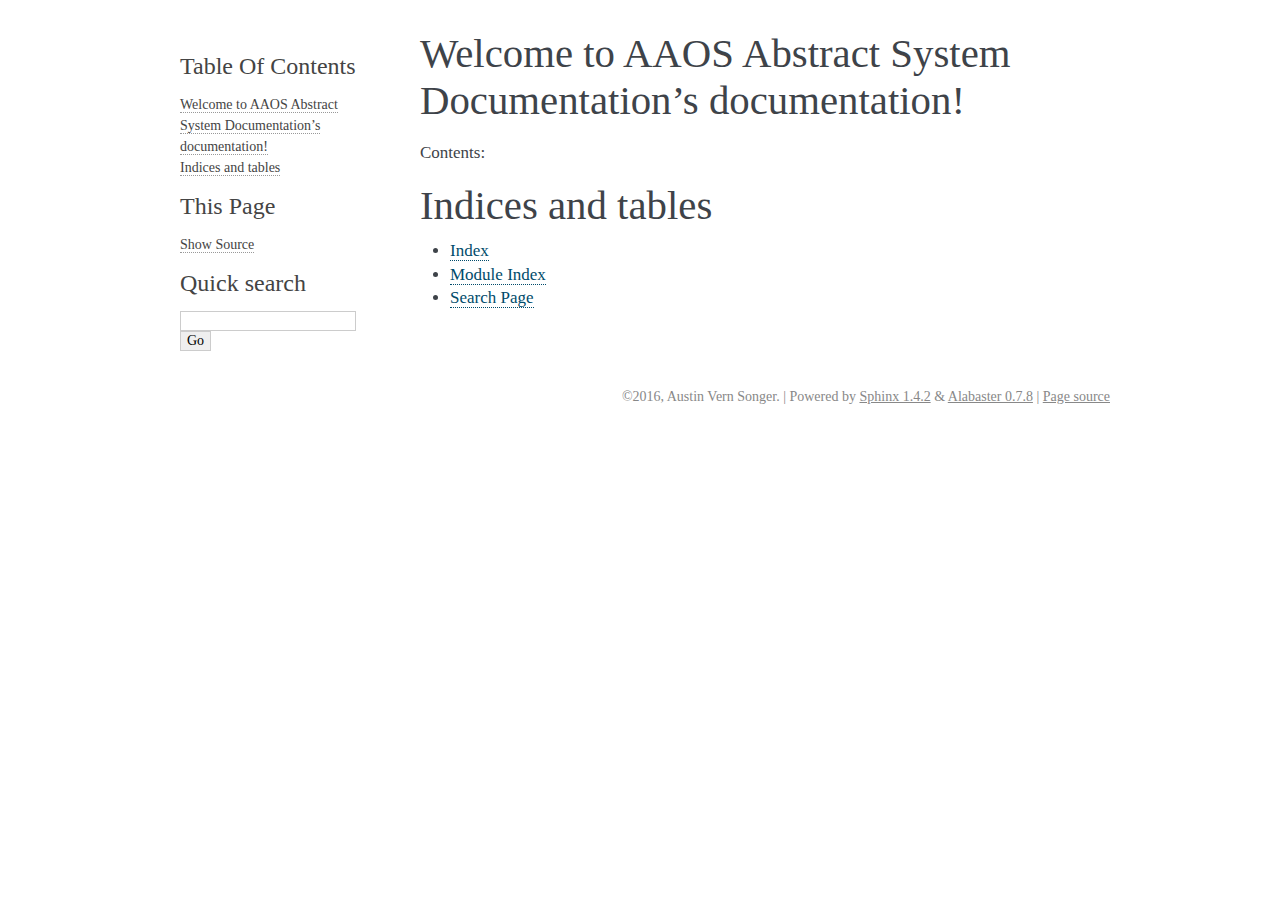
==== _build/html/index.html @ ea05dbb5 "1" ====
<!DOCTYPE html PUBLIC "-//W3C//DTD XHTML 1.0 Transitional//EN"
  "http://www.w3.org/TR/xhtml1/DTD/xhtml1-transitional.dtd">


<html xmlns="http://www.w3.org/1999/xhtml">
  <head>
    <meta http-equiv="Content-Type" content="text/html; charset=utf-8" />
    
    <title>Welcome to AAOS Abstract System Documentation’s documentation! &mdash; AAOS Abstract System Documentation 1 documentation</title>
    
    <link rel="stylesheet" href="_static/alabaster.css" type="text/css" />
    <link rel="stylesheet" href="_static/pygments.css" type="text/css" />
    
    <script type="text/javascript">
      var DOCUMENTATION_OPTIONS = {
        URL_ROOT:    './',
        VERSION:     '1',
        COLLAPSE_INDEX: false,
        FILE_SUFFIX: '.html',
        HAS_SOURCE:  true
      };
    </script>
    <script type="text/javascript" src="_static/jquery.js"></script>
    <script type="text/javascript" src="_static/underscore.js"></script>
    <script type="text/javascript" src="_static/doctools.js"></script>
    <script type="text/javascript" src="https://cdn.mathjax.org/mathjax/latest/MathJax.js?config=TeX-AMS-MML_HTMLorMML"></script>
    <link rel="top" title="AAOS Abstract System Documentation 1 documentation" href="#" />
   
  <link rel="stylesheet" href="_static/custom.css" type="text/css" />
  
  <meta name="viewport" content="width=device-width, initial-scale=0.9, maximum-scale=0.9" />

  </head>
  <body role="document">
  

    <div class="document">
      <div class="documentwrapper">
        <div class="bodywrapper">
          <div class="body" role="main">
            
  <div class="section" id="welcome-to-aaos-abstract-system-documentation-s-documentation">
<h1>Welcome to AAOS Abstract System Documentation&#8217;s documentation!<a class="headerlink" href="#welcome-to-aaos-abstract-system-documentation-s-documentation" title="Permalink to this headline">¶</a></h1>
<p>Contents:</p>
<div class="toctree-wrapper compound">
<ul class="simple">
</ul>
</div>
</div>
<div class="section" id="indices-and-tables">
<h1>Indices and tables<a class="headerlink" href="#indices-and-tables" title="Permalink to this headline">¶</a></h1>
<ul class="simple">
<li><a class="reference internal" href="genindex.html"><span class="std std-ref">Index</span></a></li>
<li><a class="reference internal" href="py-modindex.html"><span class="std std-ref">Module Index</span></a></li>
<li><a class="reference internal" href="search.html"><span class="std std-ref">Search Page</span></a></li>
</ul>
</div>


          </div>
        </div>
      </div>
      <div class="sphinxsidebar" role="navigation" aria-label="main navigation">
        <div class="sphinxsidebarwrapper">
  <h3><a href="#">Table Of Contents</a></h3>
  <ul>
<li><a class="reference internal" href="#">Welcome to AAOS Abstract System Documentation&#8217;s documentation!</a></li>
<li><a class="reference internal" href="#indices-and-tables">Indices and tables</a></li>
</ul>
<div class="relations">
<h3>Related Topics</h3>
<ul>
  <li><a href="#">Documentation overview</a><ul>
  </ul></li>
</ul>
</div>
  <div role="note" aria-label="source link">
    <h3>This Page</h3>
    <ul class="this-page-menu">
      <li><a href="_sources/index.txt"
            rel="nofollow">Show Source</a></li>
    </ul>
   </div>
<div id="searchbox" style="display: none" role="search">
  <h3>Quick search</h3>
    <form class="search" action="search.html" method="get">
      <div><input type="text" name="q" /></div>
      <div><input type="submit" value="Go" /></div>
      <input type="hidden" name="check_keywords" value="yes" />
      <input type="hidden" name="area" value="default" />
    </form>
</div>
<script type="text/javascript">$('#searchbox').show(0);</script>
        </div>
      </div>
      <div class="clearer"></div>
    </div>
    <div class="footer">
      &copy;2016, Austin Vern Songer.
      
      |
      Powered by <a href="http://sphinx-doc.org/">Sphinx 1.4.2</a>
      &amp; <a href="https://github.com/bitprophet/alabaster">Alabaster 0.7.8</a>
      
      |
      <a href="_sources/index.txt"
          rel="nofollow">Page source</a>
    </div>

    

    
  </body>
</html>
---- _build/html/_static/alabaster.css ----
@import url("basic.css");

/* -- page layout ----------------------------------------------------------- */

body {
    font-family: 'goudy old style', 'minion pro', 'bell mt', Georgia, 'Hiragino Mincho Pro', serif;
    font-size: 17px;
    background-color: white;
    color: #000;
    margin: 0;
    padding: 0;
}


div.document {
    width: 940px;
    margin: 30px auto 0 auto;
}

div.documentwrapper {
    float: left;
    width: 100%;
}

div.bodywrapper {
    margin: 0 0 0 220px;
}

div.sphinxsidebar {
    width: 220px;
    font-size: 14px;
    line-height: 1.5;
}

hr {
    border: 1px solid #B1B4B6;
}

div.body {
    background-color: #ffffff;
    color: #3E4349;
    padding: 0 30px 0 30px;
}

div.body > .section {
    text-align: left;
}

div.footer {
    width: 940px;
    margin: 20px auto 30px auto;
    font-size: 14px;
    color: #888;
    text-align: right;
}

div.footer a {
    color: #888;
}

p.caption {
    font-family: ;
    font-size: inherit;
}


div.relations {
    display: none;
}


div.sphinxsidebar a {
    color: #444;
    text-decoration: none;
    border-bottom: 1px dotted #999;
}

div.sphinxsidebar a:hover {
    border-bottom: 1px solid #999;
}

div.sphinxsidebarwrapper {
    padding: 18px 10px;
}

div.sphinxsidebarwrapper p.logo {
    padding: 0;
    margin: -10px 0 0 0px;
    text-align: center;
}

div.sphinxsidebarwrapper h1.logo {
    margin-top: -10px;
    text-align: center;
    margin-bottom: 5px;
    text-align: left;
}

div.sphinxsidebarwrapper h1.logo-name {
    margin-top: 0px;
}

div.sphinxsidebarwrapper p.blurb {
    margin-top: 0;
    font-style: normal;
}

div.sphinxsidebar h3,
div.sphinxsidebar h4 {
    font-family: 'Garamond', 'Georgia', serif;
    color: #444;
    font-size: 24px;
    font-weight: normal;
    margin: 0 0 5px 0;
    padding: 0;
}

div.sphinxsidebar h4 {
    font-size: 20px;
}

div.sphinxsidebar h3 a {
    color: #444;
}

div.sphinxsidebar p.logo a,
div.sphinxsidebar h3 a,
div.sphinxsidebar p.logo a:hover,
div.sphinxsidebar h3 a:hover {
    border: none;
}

div.sphinxsidebar p {
    color: #555;
    margin: 10px 0;
}

div.sphinxsidebar ul {
    margin: 10px 0;
    padding: 0;
    color: #000;
}

div.sphinxsidebar ul li.toctree-l1 > a {
    font-size: 120%;
}

div.sphinxsidebar ul li.toctree-l2 > a {
    font-size: 110%;
}

div.sphinxsidebar input {
    border: 1px solid #CCC;
    font-family: 'goudy old style', 'minion pro', 'bell mt', Georgia, 'Hiragino Mincho Pro', serif;
    font-size: 1em;
}

div.sphinxsidebar hr {
    border: none;
    height: 1px;
    color: #AAA;
    background: #AAA;

    text-align: left;
    margin-left: 0;
    width: 50%;
}

/* -- body styles ----------------------------------------------------------- */

a {
    color: #004B6B;
    text-decoration: underline;
}

a:hover {
    color: #6D4100;
    text-decoration: underline;
}

div.body h1,
div.body h2,
div.body h3,
div.body h4,
div.body h5,
div.body h6 {
    font-family: 'Garamond', 'Georgia', serif;
    font-weight: normal;
    margin: 30px 0px 10px 0px;
    padding: 0;
}

div.body h1 { margin-top: 0; padding-top: 0; font-size: 240%; }
div.body h2 { font-size: 180%; }
div.body h3 { font-size: 150%; }
div.body h4 { font-size: 130%; }
div.body h5 { font-size: 100%; }
div.body h6 { font-size: 100%; }

a.headerlink {
    color: #DDD;
    padding: 0 4px;
    text-decoration: none;
}

a.headerlink:hover {
    color: #444;
    background: #EAEAEA;
}

div.body p, div.body dd, div.body li {
    line-height: 1.4em;
}

div.admonition {
    margin: 20px 0px;
    padding: 10px 30px;
    background-color: #FCC;
    border: 1px solid #FAA;
}

div.admonition tt.xref, div.admonition a tt {
    border-bottom: 1px solid #fafafa;
}

dd div.admonition {
    margin-left: -60px;
    padding-left: 60px;
}

div.admonition p.admonition-title {
    font-family: 'Garamond', 'Georgia', serif;
    font-weight: normal;
    font-size: 24px;
    margin: 0 0 10px 0;
    padding: 0;
    line-height: 1;
}

div.admonition p.last {
    margin-bottom: 0;
}

div.highlight {
    background-color: white;
}

dt:target, .highlight {
    background: #FAF3E8;
}

div.note {
    background-color: #EEE;
    border: 1px solid #CCC;
}

div.seealso {
    background-color: #EEE;
    border: 1px solid #CCC;
}

div.topic {
    background-color: #eee;
}

p.admonition-title {
    display: inline;
}

p.admonition-title:after {
    content: ":";
}

pre, tt, code {
    font-family: 'Consolas', 'Menlo', 'Deja Vu Sans Mono', 'Bitstream Vera Sans Mono', monospace;
    font-size: 0.9em;
}

.hll {
    background-color: #FFC;
    margin: 0 -12px;
    padding: 0 12px;
    display: block;
}

img.screenshot {
}

tt.descname, tt.descclassname, code.descname, code.descclassname {
    font-size: 0.95em;
}

tt.descname, code.descname {
    padding-right: 0.08em;
}

img.screenshot {
    -moz-box-shadow: 2px 2px 4px #eee;
    -webkit-box-shadow: 2px 2px 4px #eee;
    box-shadow: 2px 2px 4px #eee;
}

table.docutils {
    border: 1px solid #888;
    -moz-box-shadow: 2px 2px 4px #eee;
    -webkit-box-shadow: 2px 2px 4px #eee;
    box-shadow: 2px 2px 4px #eee;
}

table.docutils td, table.docutils th {
    border: 1px solid #888;
    padding: 0.25em 0.7em;
}

table.field-list, table.footnote {
    border: none;
    -moz-box-shadow: none;
    -webkit-box-shadow: none;
    box-shadow: none;
}

table.footnote {
    margin: 15px 0;
    width: 100%;
    border: 1px solid #EEE;
    background: #FDFDFD;
    font-size: 0.9em;
}

table.footnote + table.footnote {
    margin-top: -15px;
    border-top: none;
}

table.field-list th {
    padding: 0 0.8em 0 0;
}

table.field-list td {
    padding: 0;
}

table.field-list p {
    margin-bottom: 0.8em;
}

table.footnote td.label {
    width: .1px;
    padding: 0.3em 0 0.3em 0.5em;
}

table.footnote td {
    padding: 0.3em 0.5em;
}

dl {
    margin: 0;
    padding: 0;
}

dl dd {
    margin-left: 30px;
}

blockquote {
    margin: 0 0 0 30px;
    padding: 0;
}

ul, ol {
    /* Matches the 30px from the narrow-screen "li > ul" selector below */
    margin: 10px 0 10px 30px;
    padding: 0;
}

pre {
    background: #EEE;
    padding: 7px 30px;
    margin: 15px 0px;
    line-height: 1.3em;
}

dl pre, blockquote pre, li pre {
    margin-left: 0;
    padding-left: 30px;
}

dl dl pre {
    margin-left: -90px;
    padding-left: 90px;
}

tt, code {
    background-color: #ecf0f3;
    color: #222;
    /* padding: 1px 2px; */
}

tt.xref, code.xref, a tt {
    background-color: #FBFBFB;
    border-bottom: 1px solid white;
}

a.reference {
    text-decoration: none;
    border-bottom: 1px dotted #004B6B;
}

/* Don't put an underline on images */
a.image-reference, a.image-reference:hover {
    border-bottom: none;
}

a.reference:hover {
    border-bottom: 1px solid #6D4100;
}

a.footnote-reference {
    text-decoration: none;
    font-size: 0.7em;
    vertical-align: top;
    border-bottom: 1px dotted #004B6B;
}

a.footnote-reference:hover {
    border-bottom: 1px solid #6D4100;
}

a:hover tt, a:hover code {
    background: #EEE;
}


@media screen and (max-width: 870px) {

    div.sphinxsidebar {
    	display: none;
    }

    div.document {
       width: 100%;

    }

    div.documentwrapper {
    	margin-left: 0;
    	margin-top: 0;
    	margin-right: 0;
    	margin-bottom: 0;
    }

    div.bodywrapper {
    	margin-top: 0;
    	margin-right: 0;
    	margin-bottom: 0;
    	margin-left: 0;
    }

    ul {
    	margin-left: 0;
    }

	li > ul {
        /* Matches the 30px from the "ul, ol" selector above */
		margin-left: 30px;
	}

    .document {
    	width: auto;
    }

    .footer {
    	width: auto;
    }

    .bodywrapper {
    	margin: 0;
    }

    .footer {
    	width: auto;
    }

    .github {
        display: none;
    }



}



@media screen and (max-width: 875px) {

    body {
        margin: 0;
        padding: 20px 30px;
    }

    div.documentwrapper {
        float: none;
        background: white;
    }

    div.sphinxsidebar {
        display: block;
        float: none;
        width: 102.5%;
        margin: 50px -30px -20px -30px;
        padding: 10px 20px;
        background: #333;
        color: #FFF;
    }

    div.sphinxsidebar h3, div.sphinxsidebar h4, div.sphinxsidebar p,
    div.sphinxsidebar h3 a {
        color: white;
    }

    div.sphinxsidebar a {
        color: #AAA;
    }

    div.sphinxsidebar p.logo {
        display: none;
    }

    div.document {
        width: 100%;
        margin: 0;
    }

    div.footer {
        display: none;
    }

    div.bodywrapper {
        margin: 0;
    }

    div.body {
        min-height: 0;
        padding: 0;
    }

    .rtd_doc_footer {
        display: none;
    }

    .document {
        width: auto;
    }

    .footer {
        width: auto;
    }

    .footer {
        width: auto;
    }

    .github {
        display: none;
    }
}


/* misc. */

.revsys-inline {
    display: none!important;
}

/* Make nested-list/multi-paragraph items look better in Releases changelog
 * pages. Without this, docutils' magical list fuckery causes inconsistent
 * formatting between different release sub-lists.
 */
div#changelog > div.section > ul > li > p:only-child {
    margin-bottom: 0;
}

/* Hide fugly table cell borders in ..bibliography:: directive output */
table.docutils.citation, table.docutils.citation td, table.docutils.citation th {
  border: none;
  /* Below needed in some edge cases; if not applied, bottom shadows appear */
  -moz-box-shadow: none;
  -webkit-box-shadow: none;
  box-shadow: none;
}
---- _build/html/_static/pygments.css ----
.highlight .hll { background-color: #ffffcc }
.highlight  { background: #eeffcc; }
.highlight .c { color: #408090; font-style: italic } /* Comment */
.highlight .err { border: 1px solid #FF0000 } /* Error */
.highlight .k { color: #007020; font-weight: bold } /* Keyword */
.highlight .o { color: #666666 } /* Operator */
.highlight .ch { color: #408090; font-style: italic } /* Comment.Hashbang */
.highlight .cm { color: #408090; font-style: italic } /* Comment.Multiline */
.highlight .cp { color: #007020 } /* Comment.Preproc */
.highlight .cpf { color: #408090; font-style: italic } /* Comment.PreprocFile */
.highlight .c1 { color: #408090; font-style: italic } /* Comment.Single */
.highlight .cs { color: #408090; background-color: #fff0f0 } /* Comment.Special */
.highlight .gd { color: #A00000 } /* Generic.Deleted */
.highlight .ge { font-style: italic } /* Generic.Emph */
.highlight .gr { color: #FF0000 } /* Generic.Error */
.highlight .gh { color: #000080; font-weight: bold } /* Generic.Heading */
.highlight .gi { color: #00A000 } /* Generic.Inserted */
.highlight .go { color: #333333 } /* Generic.Output */
.highlight .gp { color: #c65d09; font-weight: bold } /* Generic.Prompt */
.highlight .gs { font-weight: bold } /* Generic.Strong */
.highlight .gu { color: #800080; font-weight: bold } /* Generic.Subheading */
.highlight .gt { color: #0044DD } /* Generic.Traceback */
.highlight .kc { color: #007020; font-weight: bold } /* Keyword.Constant */
.highlight .kd { color: #007020; font-weight: bold } /* Keyword.Declaration */
.highlight .kn { color: #007020; font-weight: bold } /* Keyword.Namespace */
.highlight .kp { color: #007020 } /* Keyword.Pseudo */
.highlight .kr { color: #007020; font-weight: bold } /* Keyword.Reserved */
.highlight .kt { color: #902000 } /* Keyword.Type */
.highlight .m { color: #208050 } /* Literal.Number */
.highlight .s { color: #4070a0 } /* Literal.String */
.highlight .na { color: #4070a0 } /* Name.Attribute */
.highlight .nb { color: #007020 } /* Name.Builtin */
.highlight .nc { color: #0e84b5; font-weight: bold } /* Name.Class */
.highlight .no { color: #60add5 } /* Name.Constant */
.highlight .nd { color: #555555; font-weight: bold } /* Name.Decorator */
.highlight .ni { color: #d55537; font-weight: bold } /* Name.Entity */
.highlight .ne { color: #007020 } /* Name.Exception */
.highlight .nf { color: #06287e } /* Name.Function */
.highlight .nl { color: #002070; font-weight: bold } /* Name.Label */
.highlight .nn { color: #0e84b5; font-weight: bold } /* Name.Namespace */
.highlight .nt { color: #062873; font-weight: bold } /* Name.Tag */
.highlight .nv { color: #bb60d5 } /* Name.Variable */
.highlight .ow { color: #007020; font-weight: bold } /* Operator.Word */
.highlight .w { color: #bbbbbb } /* Text.Whitespace */
.highlight .mb { color: #208050 } /* Literal.Number.Bin */
.highlight .mf { color: #208050 } /* Literal.Number.Float */
.highlight .mh { color: #208050 } /* Literal.Number.Hex */
.highlight .mi { color: #208050 } /* Literal.Number.Integer */
.highlight .mo { color: #208050 } /* Literal.Number.Oct */
.highlight .sb { color: #4070a0 } /* Literal.String.Backtick */
.highlight .sc { color: #4070a0 } /* Literal.String.Char */
.highlight .sd { color: #4070a0; font-style: italic } /* Literal.String.Doc */
.highlight .s2 { color: #4070a0 } /* Literal.String.Double */
.highlight .se { color: #4070a0; font-weight: bold } /* Literal.String.Escape */
.highlight .sh { color: #4070a0 } /* Literal.String.Heredoc */
.highlight .si { color: #70a0d0; font-style: italic } /* Literal.String.Interpol */
.highlight .sx { color: #c65d09 } /* Literal.String.Other */
.highlight .sr { color: #235388 } /* Literal.String.Regex */
.highlight .s1 { color: #4070a0 } /* Literal.String.Single */
.highlight .ss { color: #517918 } /* Literal.String.Symbol */
.highlight .bp { color: #007020 } /* Name.Builtin.Pseudo */
.highlight .vc { color: #bb60d5 } /* Name.Variable.Class */
.highlight .vg { color: #bb60d5 } /* Name.Variable.Global */
.highlight .vi { color: #bb60d5 } /* Name.Variable.Instance */
.highlight .il { color: #208050 } /* Literal.Number.Integer.Long */
---- _build/html/_static/custom.css ----
/* This file intentionally left blank. */
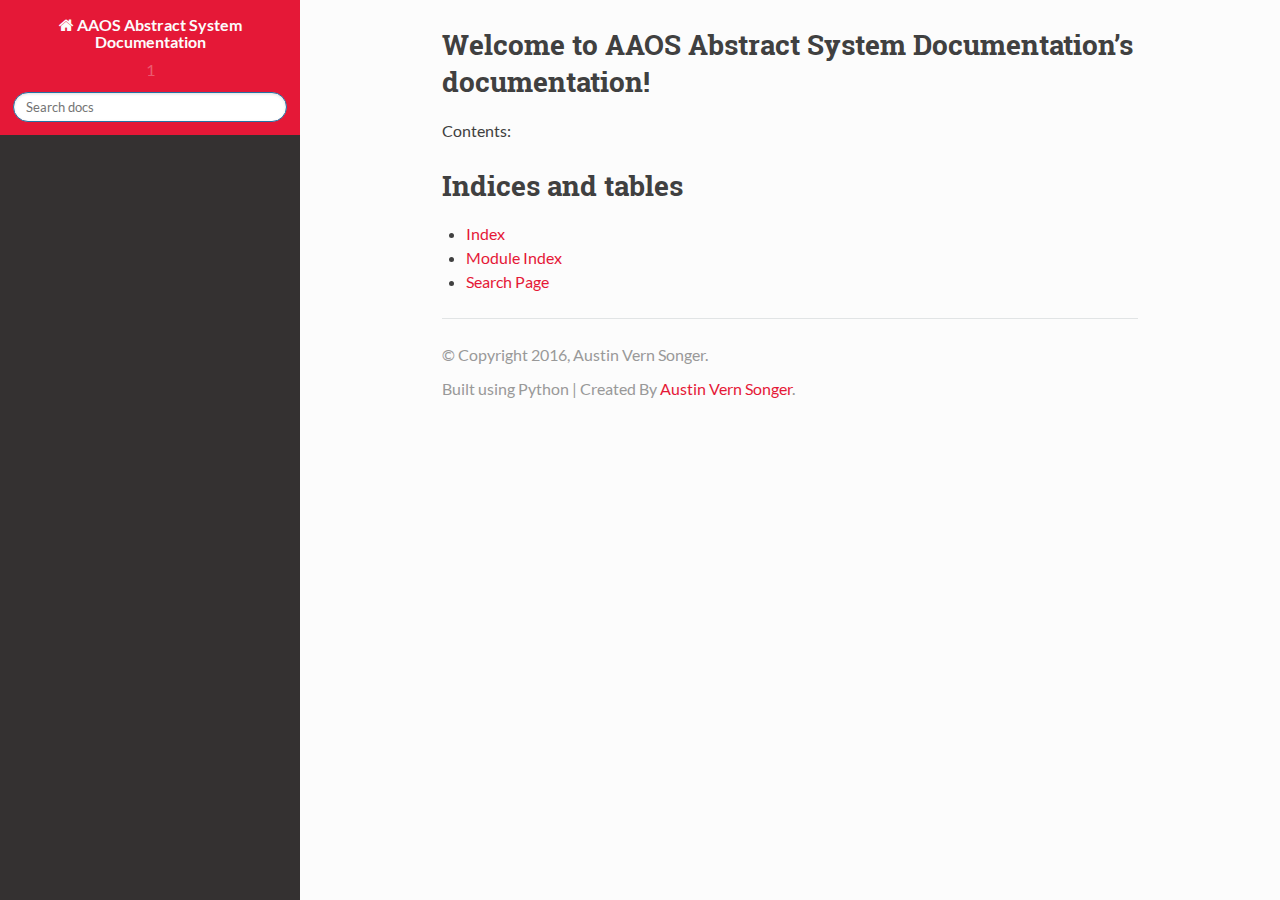
==== commit 9e47edc9: "4" ====
--- a/_build/html/index.html
+++ b/_build/html/index.html
@@ -1,43 +1,133 @@
-<!DOCTYPE html PUBLIC "-//W3C//DTD XHTML 1.0 Transitional//EN"
-  "http://www.w3.org/TR/xhtml1/DTD/xhtml1-transitional.dtd">
-
-
-<html xmlns="http://www.w3.org/1999/xhtml">
-  <head>
-    <meta http-equiv="Content-Type" content="text/html; charset=utf-8" />
+
+
+<!DOCTYPE html>
+<!--[if IE 8]><html class="no-js lt-ie9" lang="en" > <![endif]-->
+<!--[if gt IE 8]><!--> <html class="no-js" lang="en" > <!--<![endif]-->
+<head>
+  <meta charset="utf-8">
+  
+  <meta name="viewport" content="width=device-width, initial-scale=1.0">
+  
+  <title>Welcome to AAOS Abstract System Documentation’s documentation! &mdash; AAOS Abstract System Documentation 1 documentation</title>
+  
+
+  
+  
+
+  
+
+  
+  
     
-    <title>Welcome to AAOS Abstract System Documentation’s documentation! &mdash; AAOS Abstract System Documentation 1 documentation</title>
+
+  
+
+  
+  
+    <link rel="stylesheet" href="_static/css/theme.css" type="text/css" />
+    <link rel="stylesheet" href="_static/css/Sorting_Directions.css" type="text/css" />
+  
+
+  
+
+  
+    <link rel="top" title="AAOS Abstract System Documentation 1 documentation" href="#"/> 
+
+  
+  <script src="_static/js/modernizr.min.js"></script>
+  <script src="_static/js/tsorter.min.js"></script>
+  <script src="_static/js/list.js"></script>
+  <script src="_static/js/jquery-2.2.4.min.js"></script>
+
+
+</head>
+
+<body class="wy-body-for-nav" role="document">
+
+  <div class="wy-grid-for-nav">
+
     
-    <link rel="stylesheet" href="_static/alabaster.css" type="text/css" />
-    <link rel="stylesheet" href="_static/pygments.css" type="text/css" />
-    
-    <script type="text/javascript">
-      var DOCUMENTATION_OPTIONS = {
-        URL_ROOT:    './',
-        VERSION:     '1',
-        COLLAPSE_INDEX: false,
-        FILE_SUFFIX: '.html',
-        HAS_SOURCE:  true
-      };
-    </script>
-    <script type="text/javascript" src="_static/jquery.js"></script>
-    <script type="text/javascript" src="_static/underscore.js"></script>
-    <script type="text/javascript" src="_static/doctools.js"></script>
-    <script type="text/javascript" src="https://cdn.mathjax.org/mathjax/latest/MathJax.js?config=TeX-AMS-MML_HTMLorMML"></script>
-    <link rel="top" title="AAOS Abstract System Documentation 1 documentation" href="#" />
-   
-  <link rel="stylesheet" href="_static/custom.css" type="text/css" />
-  
-  <meta name="viewport" content="width=device-width, initial-scale=0.9, maximum-scale=0.9" />
-
-  </head>
-  <body role="document">
-  
-
-    <div class="document">
-      <div class="documentwrapper">
-        <div class="bodywrapper">
-          <div class="body" role="main">
+    <nav data-toggle="wy-nav-shift" class="wy-nav-side">
+      <div class="wy-side-scroll">
+        <div class="wy-side-nav-search">
+          
+
+          
+            <a href="#" class="icon icon-home"> AAOS Abstract System Documentation
+          
+
+          
+          </a>
+
+          
+            
+            
+              <div class="version">
+                1
+              </div>
+            
+          
+
+          
+<div role="search">
+  <form id="rtd-search-form" class="wy-form" action="search.html" method="get">
+    <input type="text" name="q" placeholder="Search docs" />
+    <input type="hidden" name="check_keywords" value="yes" />
+    <input type="hidden" name="area" value="default" />
+  </form>
+</div>
+
+          
+        </div>
+
+        <div class="wy-menu wy-menu-vertical" data-spy="affix" role="navigation" aria-label="main navigation">
+          
+            
+            
+                <ul class="simple">
+</ul>
+
+            
+          
+        </div>
+      </div>
+    </nav>
+
+    <section data-toggle="wy-nav-shift" class="wy-nav-content-wrap">
+
+      
+      <nav class="wy-nav-top" role="navigation" aria-label="top navigation">
+        <i data-toggle="wy-nav-top" class="fa fa-bars"></i>
+        <a href="#">AAOS Abstract System Documentation</a>
+      </nav>
+
+
+      
+      <div class="wy-nav-content">
+        <div class="rst-content">
+        <!--  
+
+ 
+
+
+
+<div role="navigation" aria-label="breadcrumbs navigation">
+  <ul class="wy-breadcrumbs">
+    <li><a href="#">Docs</a> &raquo;</li>
+      
+    <li>Welcome to AAOS Abstract System Documentation&#8217;s documentation!</li>
+      <li class="wy-breadcrumbs-aside">
+        
+          
+            <a href="_sources/index.txt" rel="nofollow"> View page source</a>
+          
+        
+      </li>
+  </ul>
+  <hr/>
+</div> -->
+          <div role="main" class="document" itemscope="itemscope" itemtype="http://schema.org/Article">
+           <div itemprop="articleBody">
             
   <div class="section" id="welcome-to-aaos-abstract-system-documentation-s-documentation">
 <h1>Welcome to AAOS Abstract System Documentation&#8217;s documentation!<a class="headerlink" href="#welcome-to-aaos-abstract-system-documentation-s-documentation" title="Permalink to this headline">¶</a></h1>
@@ -57,58 +147,62 @@
 </div>
 
 
+           </div>
           </div>
+          <footer>
+  
+
+  <hr/>
+
+  <div role="contentinfo">
+    <p>
+        &copy; Copyright 2016, Austin Vern Songer.
+
+    </p>
+  </div>
+  Built using Python</a> | Created By <a href="http://austinvernsonger.com">Austin Vern Songer</a>. 
+
+</footer>
         </div>
       </div>
-      <div class="sphinxsidebar" role="navigation" aria-label="main navigation">
-        <div class="sphinxsidebarwrapper">
-  <h3><a href="#">Table Of Contents</a></h3>
-  <ul>
-<li><a class="reference internal" href="#">Welcome to AAOS Abstract System Documentation&#8217;s documentation!</a></li>
-<li><a class="reference internal" href="#indices-and-tables">Indices and tables</a></li>
-</ul>
-<div class="relations">
-<h3>Related Topics</h3>
-<ul>
-  <li><a href="#">Documentation overview</a><ul>
-  </ul></li>
-</ul>
-</div>
-  <div role="note" aria-label="source link">
-    <h3>This Page</h3>
-    <ul class="this-page-menu">
-      <li><a href="_sources/index.txt"
-            rel="nofollow">Show Source</a></li>
-    </ul>
-   </div>
-<div id="searchbox" style="display: none" role="search">
-  <h3>Quick search</h3>
-    <form class="search" action="search.html" method="get">
-      <div><input type="text" name="q" /></div>
-      <div><input type="submit" value="Go" /></div>
-      <input type="hidden" name="check_keywords" value="yes" />
-      <input type="hidden" name="area" value="default" />
-    </form>
-</div>
-<script type="text/javascript">$('#searchbox').show(0);</script>
-        </div>
-      </div>
-      <div class="clearer"></div>
-    </div>
-    <div class="footer">
-      &copy;2016, Austin Vern Songer.
-      
-      |
-      Powered by <a href="http://sphinx-doc.org/">Sphinx 1.4.2</a>
-      &amp; <a href="https://github.com/bitprophet/alabaster">Alabaster 0.7.8</a>
-      
-      |
-      <a href="_sources/index.txt"
-          rel="nofollow">Page source</a>
-    </div>
-
-    
-
-    
-  </body>
+
+    </section>
+
+  </div>
+  
+
+
+  
+
+    <script type="text/javascript">
+        var DOCUMENTATION_OPTIONS = {
+            URL_ROOT:'./',
+            VERSION:'1',
+            COLLAPSE_INDEX:false,
+            FILE_SUFFIX:'.html',
+            HAS_SOURCE:  true
+        };
+    </script>
+      <script type="text/javascript" src="_static/jquery.js"></script>
+      <script type="text/javascript" src="_static/underscore.js"></script>
+      <script type="text/javascript" src="_static/doctools.js"></script>
+      <script type="text/javascript" src="https://cdn.mathjax.org/mathjax/latest/MathJax.js?config=TeX-AMS-MML_HTMLorMML"></script>
+
+  
+
+  
+  
+    <script type="text/javascript" src="_static/js/theme.js"></script>
+  
+
+  
+  
+  <script type="text/javascript">
+      jQuery(function () {
+          SphinxRtdTheme.StickyNav.enable();
+      });
+  </script>
+   
+
+</body>
 </html>--- a/_build/html/_static/css/theme.css
+++ b/_build/html/_static/css/theme.css
@@ -0,0 +1,5346 @@
+* {
+    -webkit-box-sizing: border-box;
+    -moz-box-sizing: border-box;
+    box-sizing: border-box;
+}
+
+article,aside,details,figcaption,figure,footer,header,hgroup,nav,section {
+    display: block;
+}
+
+audio,canvas,video {
+    display: inline-block;
+    *display: inline;
+    *zoom: 1;
+}
+
+audio:not([controls]) {
+    display: none;
+}
+
+[hidden] {
+    display: none;
+}
+
+* {
+    -webkit-box-sizing: border-box;
+    -moz-box-sizing: border-box;
+    box-sizing: border-box;
+}
+
+html {
+    font-size: 100%;
+    -webkit-text-size-adjust: 100%;
+    -ms-text-size-adjust: 100%;
+}
+
+body {
+    margin: 0;
+}
+
+a:hover,a:active {
+    outline: 0;
+}
+
+abbr[title] {
+    border-bottom: 1px dotted;
+}
+
+b,strong {
+    font-weight: 700;
+}
+
+blockquote {
+    margin: 0;
+}
+
+dfn {
+    font-style: italic;
+}
+
+ins {
+    background: #ff9;
+    color: #000;
+    text-decoration: none;
+}
+
+mark {
+    background: #ff0;
+    color: #000;
+    font-style: italic;
+    font-weight: 700;
+}
+
+pre,code,.rst-content tt,.rst-content code,kbd,samp {
+    font-family: monospace,serif;
+    _font-family: "courier new",monospace;
+    font-size: 1em;
+}
+
+pre {
+    white-space: pre;
+}
+
+q {
+    quotes: none;
+}
+
+q:before,q:after {
+    content: "";
+    content: none;
+}
+
+small {
+    font-size: 85%;
+}
+
+sub,sup {
+    font-size: 75%;
+    line-height: 0;
+    position: relative;
+    vertical-align: baseline;
+}
+
+sup {
+    top: -.5em;
+}
+
+sub {
+    bottom: -.25em;
+}
+
+ul,ol,dl {
+    margin: 0;
+    padding: 0;
+    list-style: none;
+    list-style-image: none;
+}
+
+li {
+    list-style: none;
+}
+
+dd {
+    margin: 0;
+}
+
+img {
+    border: 0;
+    -ms-interpolation-mode: bicubic;
+    vertical-align: middle;
+    max-width: 100%;
+}
+
+svg:not(:root) {
+    overflow: hidden;
+}
+
+figure {
+    margin: 0;
+}
+
+form {
+    margin: 0;
+}
+
+fieldset {
+    border: 0;
+    margin: 0;
+    padding: 0;
+}
+
+label {
+    cursor: pointer;
+}
+
+legend {
+    border: 0;
+    *margin-left: -7px;
+    padding: 0;
+    white-space: normal;
+}
+
+button,input,select,textarea {
+    font-size: 100%;
+    margin: 0;
+    vertical-align: baseline;
+    *vertical-align: middle;
+}
+
+button,input {
+    line-height: normal;
+}
+
+button,input[type="button"],input[type="reset"],input[type="submit"] {
+    cursor: pointer;
+    -webkit-appearance: button;
+    *overflow: visible;
+}
+
+button[disabled],input[disabled] {
+    cursor: default;
+}
+
+input[type="checkbox"],input[type="radio"] {
+    box-sizing: border-box;
+    padding: 0;
+    *width: 13px;
+    *height: 13px;
+}
+
+input[type="search"] {
+    -webkit-appearance: textfield;
+    -moz-box-sizing: content-box;
+    -webkit-box-sizing: content-box;
+    box-sizing: content-box;
+}
+
+input[type="search"]::-webkit-search-decoration,input[type="search"]::-webkit-search-cancel-button {
+    -webkit-appearance: none;
+}
+
+button::-moz-focus-inner,input::-moz-focus-inner {
+    border: 0;
+    padding: 0;
+}
+
+textarea {
+    overflow: auto;
+    vertical-align: top;
+    resize: vertical;
+}
+
+table {
+    border-collapse: collapse;
+    border-spacing: 0;
+}
+
+td {
+    vertical-align: top;
+}
+
+.chromeframe {
+    margin: .2em 0;
+    background: #ccc;
+    color: #000;
+    padding: .2em 0;
+}
+
+.ir {
+    display: block;
+    border: 0;
+    text-indent: -999em;
+    overflow: hidden;
+    background-color: transparent;
+    background-repeat: no-repeat;
+    text-align: left;
+    direction: ltr;
+    *line-height: 0;
+}
+
+.ir br {
+    display: none;
+}
+
+.hidden {
+    display: none !important;
+    visibility: hidden;
+}
+
+.visuallyhidden {
+    border: 0;
+    clip: rect(0 0 0 0);
+    height: 1px;
+    margin: -1px;
+    overflow: hidden;
+    padding: 0;
+    position: absolute;
+    width: 1px;
+}
+
+.visuallyhidden.focusable:active,.visuallyhidden.focusable:focus {
+    clip: auto;
+    height: auto;
+    margin: 0;
+    overflow: visible;
+    position: static;
+    width: auto;
+}
+
+.invisible {
+    visibility: hidden;
+}
+
+.relative {
+    position: relative;
+}
+
+big,small {
+    font-size: 100%;
+}
+
+@media print {
+    html,body,section {
+        background: none !important;
+    }
+
+    * {
+        box-shadow: none !important;
+        text-shadow: none !important;
+        filter: none !important;
+        -ms-filter: none !important;
+    }
+
+    a,a:visited {
+        text-decoration: underline;
+    }
+
+    .ir a:after,a[href^="javascript:"]:after,a[href^="#"]:after {
+        content: "";
+    }
+
+    pre,blockquote {
+        page-break-inside: avoid;
+    }
+
+    thead {
+        display: table-header-group;
+    }
+
+    tr,img {
+        page-break-inside: avoid;
+    }
+
+    img {
+        max-width: 100% !important;
+    }
+
+    @page {
+        margin: .5cm;
+    }
+
+    p,h2,.rst-content .toctree-wrapper p.caption,h3 {
+        orphans: 3;
+        widows: 3;
+    }
+
+    h2,.rst-content .toctree-wrapper p.caption,h3 {
+        page-break-after: avoid;
+    }
+}
+
+.fa:before,.wy-menu-vertical li span.toctree-expand:before,.wy-menu-vertical li.on a span.toctree-expand:before,.wy-menu-vertical li.current>a span.toctree-expand:before,.rst-content .admonition-title:before,.rst-content h1 .headerlink:before,.rst-content h2 .headerlink:before,.rst-content h3 .headerlink:before,.rst-content h4 .headerlink:before,.rst-content h5 .headerlink:before,.rst-content h6 .headerlink:before,.rst-content dl dt .headerlink:before,.rst-content p.caption .headerlink:before,.rst-content tt.download span:first-child:before,.rst-content code.download span:first-child:before,.icon:before,.wy-dropdown .caret:before,.wy-inline-validate.wy-inline-validate-success .wy-input-context:before,.wy-inline-validate.wy-inline-validate-danger .wy-input-context:before,.wy-inline-validate.wy-inline-validate-warning .wy-input-context:before,.wy-inline-validate.wy-inline-validate-info .wy-input-context:before,.wy-alert,.rst-content .note,.rst-content .attention,.rst-content .caution,.rst-content .danger,.rst-content .error,.rst-content .hint,.rst-content .important,.rst-content .tip,.rst-content .warning,.rst-content .seealso,.rst-content .admonition-todo,.btn,input[type="text"],input[type="password"],input[type="email"],input[type="url"],input[type="date"],input[type="month"],input[type="time"],input[type="datetime"],input[type="datetime-local"],input[type="week"],input[type="number"],input[type="search"],input[type="tel"],input[type="color"],select,textarea,.wy-menu-vertical li.on a,.wy-menu-vertical li.current>a,.wy-side-nav-search>a,.wy-side-nav-search .wy-dropdown>a,.wy-nav-top a {
+    -webkit-font-smoothing: antialiased;
+}
+
+.clearfix {
+    *zoom: 1;
+}
+
+.clearfix:before,.clearfix:after {
+    display: table;
+    content: "";
+}
+
+.clearfix:after {
+    clear: both;
+}
+
+/*!
+ *  Font Awesome 4.2.0 by @davegandy - http://fontawesome.io - @fontawesome
+ *  License - http://fontawesome.io/license (Font: SIL OFL 1.1, CSS: MIT License)
+ */
+@font-face {
+    font-family: 'FontAwesome';
+    src: url(../fonts/fontawesome-webfont.eot?v=4.2.0);
+    src: url(../fonts/fontawesome-webfont.eot?#iefix&v=4.2.0) format("embedded-opentype"),url(../fonts/fontawesome-webfont.woff?v=4.2.0) format("woff"),url(../fonts/fontawesome-webfont.ttf?v=4.2.0) format("truetype"),url(../fonts/fontawesome-webfont.svg?v=4.2.0#fontawesomeregular) format("svg");
+    font-weight: 400;
+    font-style: normal;
+}
+
+.fa,.wy-menu-vertical li span.toctree-expand,.wy-menu-vertical li.on a span.toctree-expand,.wy-menu-vertical li.current>a span.toctree-expand,.rst-content .admonition-title,.rst-content h1 .headerlink,.rst-content h2 .headerlink,.rst-content h3 .headerlink,.rst-content h4 .headerlink,.rst-content h5 .headerlink,.rst-content h6 .headerlink,.rst-content dl dt .headerlink,.rst-content p.caption .headerlink,.rst-content tt.download span:first-child,.rst-content code.download span:first-child,.icon {
+    display: inline-block;
+    font: normal normal normal 14px/1 FontAwesome;
+    font-size: inherit;
+    text-rendering: auto;
+    -webkit-font-smoothing: antialiased;
+    -moz-osx-font-smoothing: grayscale;
+}
+
+.fa-lg {
+    font-size: 1.33333em;
+    line-height: .75em;
+    vertical-align: -15%;
+}
+
+.fa-2x {
+    font-size: 2em;
+}
+
+.fa-3x {
+    font-size: 3em;
+}
+
+.fa-4x {
+    font-size: 4em;
+}
+
+.fa-5x {
+    font-size: 5em;
+}
+
+.fa-fw {
+    width: 1.28571em;
+    text-align: center;
+}
+
+.fa-ul {
+    padding-left: 0;
+    margin-left: 2.14286em;
+    list-style-type: none;
+}
+
+.fa-ul>li {
+    position: relative;
+}
+
+.fa-li {
+    position: absolute;
+    left: -2.14286em;
+    width: 2.14286em;
+    top: .14286em;
+    text-align: center;
+}
+
+.fa-li.fa-lg {
+    left: -1.85714em;
+}
+
+.fa-border {
+    padding: .2em .25em .15em;
+    border: solid .08em #eee;
+    border-radius: .1em;
+}
+
+.pull-right {
+    float: right;
+}
+
+.pull-left {
+    float: left;
+}
+
+.fa.pull-left,.wy-menu-vertical li span.pull-left.toctree-expand,.wy-menu-vertical li.on a span.pull-left.toctree-expand,.wy-menu-vertical li.current>a span.pull-left.toctree-expand,.rst-content .pull-left.admonition-title,.rst-content h1 .pull-left.headerlink,.rst-content h2 .pull-left.headerlink,.rst-content h3 .pull-left.headerlink,.rst-content h4 .pull-left.headerlink,.rst-content h5 .pull-left.headerlink,.rst-content h6 .pull-left.headerlink,.rst-content dl dt .pull-left.headerlink,.rst-content p.caption .pull-left.headerlink,.rst-content tt.download span.pull-left:first-child,.rst-content code.download span.pull-left:first-child,.pull-left.icon {
+    margin-right: .3em;
+}
+
+.fa.pull-right,.wy-menu-vertical li span.pull-right.toctree-expand,.wy-menu-vertical li.on a span.pull-right.toctree-expand,.wy-menu-vertical li.current>a span.pull-right.toctree-expand,.rst-content .pull-right.admonition-title,.rst-content h1 .pull-right.headerlink,.rst-content h2 .pull-right.headerlink,.rst-content h3 .pull-right.headerlink,.rst-content h4 .pull-right.headerlink,.rst-content h5 .pull-right.headerlink,.rst-content h6 .pull-right.headerlink,.rst-content dl dt .pull-right.headerlink,.rst-content p.caption .pull-right.headerlink,.rst-content tt.download span.pull-right:first-child,.rst-content code.download span.pull-right:first-child,.pull-right.icon {
+    margin-left: .3em;
+}
+
+.fa-spin {
+    -webkit-animation: fa-spin 2s infinite linear;
+    animation: fa-spin 2s infinite linear;
+}
+
+@-webkit-keyframes fa-spin {
+    0% {
+        -webkit-transform: rotate(0deg);
+        transform: rotate(0deg);
+    }
+
+    100% {
+        -webkit-transform: rotate(359deg);
+        transform: rotate(359deg);
+    }
+}
+
+@keyframes fa-spin {
+    0% {
+        -webkit-transform: rotate(0deg);
+        transform: rotate(0deg);
+    }
+
+    100% {
+        -webkit-transform: rotate(359deg);
+        transform: rotate(359deg);
+    }
+}
+
+.fa-rotate-90 {
+    filter: progid:DXImageTransform.Microsoft.BasicImage(rotation=1);
+    -webkit-transform: rotate(90deg);
+    -ms-transform: rotate(90deg);
+    transform: rotate(90deg);
+}
+
+.fa-rotate-180 {
+    filter: progid:DXImageTransform.Microsoft.BasicImage(rotation=2);
+    -webkit-transform: rotate(180deg);
+    -ms-transform: rotate(180deg);
+    transform: rotate(180deg);
+}
+
+.fa-rotate-270 {
+    filter: progid:DXImageTransform.Microsoft.BasicImage(rotation=3);
+    -webkit-transform: rotate(270deg);
+    -ms-transform: rotate(270deg);
+    transform: rotate(270deg);
+}
+
+.fa-flip-horizontal {
+    filter: progid:DXImageTransform.Microsoft.BasicImage(rotation=0);
+    -webkit-transform: scale(-1,1);
+    -ms-transform: scale(-1,1);
+    transform: scale(-1,1);
+}
+
+.fa-flip-vertical {
+    filter: progid:DXImageTransform.Microsoft.BasicImage(rotation=2);
+    -webkit-transform: scale(1,-1);
+    -ms-transform: scale(1,-1);
+    transform: scale(1,-1);
+}
+
+:root .fa-rotate-90,:root .fa-rotate-180,:root .fa-rotate-270,:root .fa-flip-horizontal,:root .fa-flip-vertical {
+    filter: none;
+}
+
+.fa-stack {
+    position: relative;
+    display: inline-block;
+    width: 2em;
+    height: 2em;
+    line-height: 2em;
+    vertical-align: middle;
+}
+
+.fa-stack-1x,.fa-stack-2x {
+    position: absolute;
+    left: 0;
+    width: 100%;
+    text-align: center;
+}
+
+.fa-stack-1x {
+    line-height: inherit;
+}
+
+.fa-stack-2x {
+    font-size: 2em;
+}
+
+.fa-inverse {
+    color: #fff;
+}
+
+.fa-glass:before {
+    content: "";
+}
+
+.fa-music:before {
+    content: "";
+}
+
+.fa-search:before,.icon-search:before {
+    content: "";
+}
+
+.fa-envelope-o:before {
+    content: "";
+}
+
+.fa-heart:before {
+    content: "";
+}
+
+.fa-star:before {
+    content: "";
+}
+
+.fa-star-o:before {
+    content: "";
+}
+
+.fa-user:before {
+    content: "";
+}
+
+.fa-film:before {
+    content: "";
+}
+
+.fa-th-large:before {
+    content: "";
+}
+
+.fa-th:before {
+    content: "";
+}
+
+.fa-th-list:before {
+    content: "";
+}
+
+.fa-check:before {
+    content: "";
+}
+
+.fa-remove:before,.fa-close:before,.fa-times:before {
+    content: "";
+}
+
+.fa-search-plus:before {
+    content: "";
+}
+
+.fa-search-minus:before {
+    content: "";
+}
+
+.fa-power-off:before {
+    content: "";
+}
+
+.fa-signal:before {
+    content: "";
+}
+
+.fa-gear:before,.fa-cog:before {
+    content: "";
+}
+
+.fa-trash-o:before {
+    content: "";
+}
+
+.fa-home:before,.icon-home:before {
+    content: "";
+}
+
+.fa-file-o:before {
+    content: "";
+}
+
+.fa-clock-o:before {
+    content: "";
+}
+
+.fa-road:before {
+    content: "";
+}
+
+.fa-download:before,.rst-content tt.download span:first-child:before,.rst-content code.download span:first-child:before {
+    content: "";
+}
+
+.fa-arrow-circle-o-down:before {
+    content: "";
+}
+
+.fa-arrow-circle-o-up:before {
+    content: "";
+}
+
+.fa-inbox:before {
+    content: "";
+}
+
+.fa-play-circle-o:before {
+    content: "";
+}
+
+.fa-rotate-right:before,.fa-repeat:before {
+    content: "";
+}
+
+.fa-refresh:before {
+    content: "";
+}
+
+.fa-list-alt:before {
+    content: "";
+}
+
+.fa-lock:before {
+    content: "";
+}
+
+.fa-flag:before {
+    content: "";
+}
+
+.fa-headphones:before {
+    content: "";
+}
+
+.fa-volume-off:before {
+    content: "";
+}
+
+.fa-volume-down:before {
+    content: "";
+}
+
+.fa-volume-up:before {
+    content: "";
+}
+
+.fa-qrcode:before {
+    content: "";
+}
+
+.fa-barcode:before {
+    content: "";
+}
+
+.fa-tag:before {
+    content: "";
+}
+
+.fa-tags:before {
+    content: "";
+}
+
+.fa-book:before,.icon-book:before {
+    content: "";
+}
+
+.fa-bookmark:before {
+    content: "";
+}
+
+.fa-print:before {
+    content: "";
+}
+
+.fa-camera:before {
+    content: "";
+}
+
+.fa-font:before {
+    content: "";
+}
+
+.fa-bold:before {
+    content: "";
+}
+
+.fa-italic:before {
+    content: "";
+}
+
+.fa-text-height:before {
+    content: "";
+}
+
+.fa-text-width:before {
+    content: "";
+}
+
+.fa-align-left:before {
+    content: "";
+}
+
+.fa-align-center:before {
+    content: "";
+}
+
+.fa-align-right:before {
+    content: "";
+}
+
+.fa-align-justify:before {
+    content: "";
+}
+
+.fa-list:before {
+    content: "";
+}
+
+.fa-dedent:before,.fa-outdent:before {
+    content: "";
+}
+
+.fa-indent:before {
+    content: "";
+}
+
+.fa-video-camera:before {
+    content: "";
+}
+
+.fa-photo:before,.fa-image:before,.fa-picture-o:before {
+    content: "";
+}
+
+.fa-pencil:before {
+    content: "";
+}
+
+.fa-map-marker:before {
+    content: "";
+}
+
+.fa-adjust:before {
+    content: "";
+}
+
+.fa-tint:before {
+    content: "";
+}
+
+.fa-edit:before,.fa-pencil-square-o:before {
+    content: "";
+}
+
+.fa-share-square-o:before {
+    content: "";
+}
+
+.fa-check-square-o:before {
+    content: "";
+}
+
+.fa-arrows:before {
+    content: "";
+}
+
+.fa-step-backward:before {
+    content: "";
+}
+
+.fa-fast-backward:before {
+    content: "";
+}
+
+.fa-backward:before {
+    content: "";
+}
+
+.fa-play:before {
+    content: "";
+}
+
+.fa-pause:before {
+    content: "";
+}
+
+.fa-stop:before {
+    content: "";
+}
+
+.fa-forward:before {
+    content: "";
+}
+
+.fa-fast-forward:before {
+    content: "";
+}
+
+.fa-step-forward:before {
+    content: "";
+}
+
+.fa-eject:before {
+    content: "";
+}
+
+.fa-chevron-left:before {
+    content: "";
+}
+
+.fa-chevron-right:before {
+    content: "";
+}
+
+.fa-plus-circle:before {
+    content: "";
+}
+
+.fa-minus-circle:before {
+    content: "";
+}
+
+.fa-times-circle:before,.wy-inline-validate.wy-inline-validate-danger .wy-input-context:before {
+    content: "";
+}
+
+.fa-check-circle:before,.wy-inline-validate.wy-inline-validate-success .wy-input-context:before {
+    content: "";
+}
+
+.fa-question-circle:before {
+    content: "";
+}
+
+.fa-info-circle:before {
+    content: "";
+}
+
+.fa-crosshairs:before {
+    content: "";
+}
+
+.fa-times-circle-o:before {
+    content: "";
+}
+
+.fa-check-circle-o:before {
+    content: "";
+}
+
+.fa-ban:before {
+    content: "";
+}
+
+.fa-arrow-left:before {
+    content: "";
+}
+
+.fa-arrow-right:before {
+    content: "";
+}
+
+.fa-arrow-up:before {
+    content: "";
+}
+
+.fa-arrow-down:before {
+    content: "";
+}
+
+.fa-mail-forward:before,.fa-share:before {
+    content: "";
+}
+
+.fa-expand:before {
+    content: "";
+}
+
+.fa-compress:before {
+    content: "";
+}
+
+.fa-plus:before {
+    content: "";
+}
+
+.fa-minus:before {
+    content: "";
+}
+
+.fa-asterisk:before {
+    content: "";
+}
+
+.fa-exclamation-circle:before,.wy-inline-validate.wy-inline-validate-warning .wy-input-context:before,.wy-inline-validate.wy-inline-validate-info .wy-input-context:before,.rst-content .admonition-title:before {
+    content: "";
+}
+
+.fa-gift:before {
+    content: "";
+}
+
+.fa-leaf:before {
+    content: "";
+}
+
+.fa-fire:before,.icon-fire:before {
+    content: "";
+}
+
+.fa-eye:before {
+    content: "";
+}
+
+.fa-eye-slash:before {
+    content: "";
+}
+
+.fa-warning:before,.fa-exclamation-triangle:before {
+    content: "";
+}
+
+.fa-plane:before {
+    content: "";
+}
+
+.fa-calendar:before {
+    content: "";
+}
+
+.fa-random:before {
+    content: "";
+}
+
+.fa-comment:before {
+    content: "";
+}
+
+.fa-magnet:before {
+    content: "";
+}
+
+.fa-chevron-up:before {
+    content: "";
+}
+
+.fa-chevron-down:before {
+    content: "";
+}
+
+.fa-retweet:before {
+    content: "";
+}
+
+.fa-shopping-cart:before {
+    content: "";
+}
+
+.fa-folder:before {
+    content: "";
+}
+
+.fa-folder-open:before {
+    content: "";
+}
+
+.fa-arrows-v:before {
+    content: "";
+}
+
+.fa-arrows-h:before {
+    content: "";
+}
+
+.fa-bar-chart-o:before,.fa-bar-chart:before {
+    content: "";
+}
+
+.fa-twitter-square:before {
+    content: "";
+}
+
+.fa-facebook-square:before {
+    content: "";
+}
+
+.fa-camera-retro:before {
+    content: "";
+}
+
+.fa-key:before {
+    content: "";
+}
+
+.fa-gears:before,.fa-cogs:before {
+    content: "";
+}
+
+.fa-comments:before {
+    content: "";
+}
+
+.fa-thumbs-o-up:before {
+    content: "";
+}
+
+.fa-thumbs-o-down:before {
+    content: "";
+}
+
+.fa-star-half:before {
+    content: "";
+}
+
+.fa-heart-o:before {
+    content: "";
+}
+
+.fa-sign-out:before {
+    content: "";
+}
+
+.fa-linkedin-square:before {
+    content: "";
+}
+
+.fa-thumb-tack:before {
+    content: "";
+}
+
+.fa-external-link:before {
+    content: "";
+}
+
+.fa-sign-in:before {
+    content: "";
+}
+
+.fa-trophy:before {
+    content: "";
+}
+
+.fa-github-square:before {
+    content: "";
+}
+
+.fa-upload:before {
+    content: "";
+}
+
+.fa-lemon-o:before {
+    content: "";
+}
+
+.fa-phone:before {
+    content: "";
+}
+
+.fa-square-o:before {
+    content: "";
+}
+
+.fa-bookmark-o:before {
+    content: "";
+}
+
+.fa-phone-square:before {
+    content: "";
+}
+
+.fa-twitter:before {
+    content: "";
+}
+
+.fa-facebook:before {
+    content: "";
+}
+
+.fa-github:before,.icon-github:before {
+    content: "";
+}
+
+.fa-unlock:before {
+    content: "";
+}
+
+.fa-credit-card:before {
+    content: "";
+}
+
+.fa-rss:before {
+    content: "";
+}
+
+.fa-hdd-o:before {
+    content: "";
+}
+
+.fa-bullhorn:before {
+    content: "";
+}
+
+.fa-bell:before {
+    content: "";
+}
+
+.fa-certificate:before {
+    content: "";
+}
+
+.fa-hand-o-right:before {
+    content: "";
+}
+
+.fa-hand-o-left:before {
+    content: "";
+}
+
+.fa-hand-o-up:before {
+    content: "";
+}
+
+.fa-hand-o-down:before {
+    content: "";
+}
+
+.fa-arrow-circle-left:before,.icon-circle-arrow-left:before {
+    content: "";
+}
+
+.fa-arrow-circle-right:before,.icon-circle-arrow-right:before {
+    content: "";
+}
+
+.fa-arrow-circle-up:before {
+    content: "";
+}
+
+.fa-arrow-circle-down:before {
+    content: "";
+}
+
+.fa-globe:before {
+    content: "";
+}
+
+.fa-wrench:before {
+    content: "";
+}
+
+.fa-tasks:before {
+    content: "";
+}
+
+.fa-filter:before {
+    content: "";
+}
+
+.fa-briefcase:before {
+    content: "";
+}
+
+.fa-arrows-alt:before {
+    content: "";
+}
+
+.fa-group:before,.fa-users:before {
+    content: "";
+}
+
+.fa-chain:before,.fa-link:before,.icon-link:before {
+    content: "";
+}
+
+.fa-cloud:before {
+    content: "";
+}
+
+.fa-flask:before {
+    content: "";
+}
+
+.fa-cut:before,.fa-scissors:before {
+    content: "";
+}
+
+.fa-copy:before,.fa-files-o:before {
+    content: "";
+}
+
+.fa-paperclip:before {
+    content: "";
+}
+
+.fa-save:before,.fa-floppy-o:before {
+    content: "";
+}
+
+.fa-square:before {
+    content: "";
+}
+
+.fa-navicon:before,.fa-reorder:before,.fa-bars:before {
+    content: "";
+}
+
+.fa-list-ul:before {
+    content: "";
+}
+
+.fa-list-ol:before {
+    content: "";
+}
+
+.fa-strikethrough:before {
+    content: "";
+}
+
+.fa-underline:before {
+    content: "";
+}
+
+.fa-table:before {
+    content: "";
+}
+
+.fa-magic:before {
+    content: "";
+}
+
+.fa-truck:before {
+    content: "";
+}
+
+.fa-pinterest:before {
+    content: "";
+}
+
+.fa-pinterest-square:before {
+    content: "";
+}
+
+.fa-google-plus-square:before {
+    content: "";
+}
+
+.fa-google-plus:before {
+    content: "";
+}
+
+.fa-money:before {
+    content: "";
+}
+
+.fa-caret-down:before,.wy-dropdown .caret:before,.icon-caret-down:before {
+    content: "";
+}
+
+.fa-caret-up:before {
+    content: "";
+}
+
+.fa-caret-left:before {
+    content: "";
+}
+
+.fa-caret-right:before {
+    content: "";
+}
+
+.fa-columns:before {
+    content: "";
+}
+
+.fa-unsorted:before,.fa-sort:before {
+    content: "";
+}
+
+.fa-sort-down:before,.fa-sort-desc:before {
+    content: "";
+}
+
+.fa-sort-up:before,.fa-sort-asc:before {
+    content: "";
+}
+
+.fa-envelope:before {
+    content: "";
+}
+
+.fa-linkedin:before {
+    content: "";
+}
+
+.fa-rotate-left:before,.fa-undo:before {
+    content: "";
+}
+
+.fa-legal:before,.fa-gavel:before {
+    content: "";
+}
+
+.fa-dashboard:before,.fa-tachometer:before {
+    content: "";
+}
+
+.fa-comment-o:before {
+    content: "";
+}
+
+.fa-comments-o:before {
+    content: "";
+}
+
+.fa-flash:before,.fa-bolt:before {
+    content: "";
+}
+
+.fa-sitemap:before {
+    content: "";
+}
+
+.fa-umbrella:before {
+    content: "";
+}
+
+.fa-paste:before,.fa-clipboard:before {
+    content: "";
+}
+
+.fa-lightbulb-o:before {
+    content: "";
+}
+
+.fa-exchange:before {
+    content: "";
+}
+
+.fa-cloud-download:before {
+    content: "";
+}
+
+.fa-cloud-upload:before {
+    content: "";
+}
+
+.fa-user-md:before {
+    content: "";
+}
+
+.fa-stethoscope:before {
+    content: "";
+}
+
+.fa-suitcase:before {
+    content: "";
+}
+
+.fa-bell-o:before {
+    content: "";
+}
+
+.fa-coffee:before {
+    content: "";
+}
+
+.fa-cutlery:before {
+    content: "";
+}
+
+.fa-file-text-o:before {
+    content: "";
+}
+
+.fa-building-o:before {
+    content: "";
+}
+
+.fa-hospital-o:before {
+    content: "";
+}
+
+.fa-ambulance:before {
+    content: "";
+}
+
+.fa-medkit:before {
+    content: "";
+}
+
+.fa-fighter-jet:before {
+    content: "";
+}
+
+.fa-beer:before {
+    content: "";
+}
+
+.fa-h-square:before {
+    content: "";
+}
+
+.fa-plus-square:before {
+    content: "";
+}
+
+.fa-angle-double-left:before {
+    content: "";
+}
+
+.fa-angle-double-right:before {
+    content: "";
+}
+
+.fa-angle-double-up:before {
+    content: "";
+}
+
+.fa-angle-double-down:before {
+    content: "";
+}
+
+.fa-angle-left:before {
+    content: "";
+}
+
+.fa-angle-right:before {
+    content: "";
+}
+
+.fa-angle-up:before {
+    content: "";
+}
+
+.fa-angle-down:before {
+    content: "";
+}
+
+.fa-desktop:before {
+    content: "";
+}
+
+.fa-laptop:before {
+    content: "";
+}
+
+.fa-tablet:before {
+    content: "";
+}
+
+.fa-mobile-phone:before,.fa-mobile:before {
+    content: "";
+}
+
+.fa-circle-o:before {
+    content: "";
+}
+
+.fa-quote-left:before {
+    content: "";
+}
+
+.fa-quote-right:before {
+    content: "";
+}
+
+.fa-spinner:before {
+    content: "";
+}
+
+.fa-circle:before {
+    content: "";
+}
+
+.fa-mail-reply:before,.fa-reply:before {
+    content: "";
+}
+
+.fa-github-alt:before {
+    content: "";
+}
+
+.fa-folder-o:before {
+    content: "";
+}
+
+.fa-folder-open-o:before {
+    content: "";
+}
+
+.fa-smile-o:before {
+    content: "";
+}
+
+.fa-frown-o:before {
+    content: "";
+}
+
+.fa-meh-o:before {
+    content: "";
+}
+
+.fa-gamepad:before {
+    content: "";
+}
+
+.fa-keyboard-o:before {
+    content: "";
+}
+
+.fa-flag-o:before {
+    content: "";
+}
+
+.fa-flag-checkered:before {
+    content: "";
+}
+
+.fa-terminal:before {
+    content: "";
+}
+
+.fa-code:before {
+    content: "";
+}
+
+.fa-mail-reply-all:before,.fa-reply-all:before {
+    content: "";
+}
+
+.fa-star-half-empty:before,.fa-star-half-full:before,.fa-star-half-o:before {
+    content: "";
+}
+
+.fa-location-arrow:before {
+    content: "";
+}
+
+.fa-crop:before {
+    content: "";
+}
+
+.fa-code-fork:before {
+    content: "";
+}
+
+.fa-unlink:before,.fa-chain-broken:before {
+    content: "";
+}
+
+.fa-question:before {
+    content: "";
+}
+
+.fa-info:before {
+    content: "";
+}
+
+.fa-exclamation:before {
+    content: "";
+}
+
+.fa-superscript:before {
+    content: "";
+}
+
+.fa-subscript:before {
+    content: "";
+}
+
+.fa-eraser:before {
+    content: "";
+}
+
+.fa-puzzle-piece:before {
+    content: "";
+}
+
+.fa-microphone:before {
+    content: "";
+}
+
+.fa-microphone-slash:before {
+    content: "";
+}
+
+.fa-shield:before {
+    content: "";
+}
+
+.fa-calendar-o:before {
+    content: "";
+}
+
+.fa-fire-extinguisher:before {
+    content: "";
+}
+
+.fa-rocket:before {
+    content: "";
+}
+
+.fa-maxcdn:before {
+    content: "";
+}
+
+.fa-chevron-circle-left:before {
+    content: "";
+}
+
+.fa-chevron-circle-right:before {
+    content: "";
+}
+
+.fa-chevron-circle-up:before {
+    content: "";
+}
+
+.fa-chevron-circle-down:before {
+    content: "";
+}
+
+.fa-html5:before {
+    content: "";
+}
+
+.fa-css3:before {
+    content: "";
+}
+
+.fa-anchor:before {
+    content: "";
+}
+
+.fa-unlock-alt:before {
+    content: "";
+}
+
+.fa-bullseye:before {
+    content: "";
+}
+
+.fa-ellipsis-h:before {
+    content: "";
+}
+
+.fa-ellipsis-v:before {
+    content: "";
+}
+
+.fa-rss-square:before {
+    content: "";
+}
+
+.fa-play-circle:before {
+    content: "";
+}
+
+.fa-ticket:before {
+    content: "";
+}
+
+.fa-minus-square:before {
+    content: "";
+}
+
+.fa-minus-square-o:before,.wy-menu-vertical li.on a span.toctree-expand:before,.wy-menu-vertical li.current>a span.toctree-expand:before {
+    content: "";
+}
+
+.fa-level-up:before {
+    content: "";
+}
+
+.fa-level-down:before {
+    content: "";
+}
+
+.fa-check-square:before {
+    content: "";
+}
+
+.fa-pencil-square:before {
+    content: "";
+}
+
+.fa-external-link-square:before {
+    content: "";
+}
+
+.fa-share-square:before {
+    content: "";
+}
+
+.fa-compass:before {
+    content: "";
+}
+
+.fa-toggle-down:before,.fa-caret-square-o-down:before {
+    content: "";
+}
+
+.fa-toggle-up:before,.fa-caret-square-o-up:before {
+    content: "";
+}
+
+.fa-toggle-right:before,.fa-caret-square-o-right:before {
+    content: "";
+}
+
+.fa-euro:before,.fa-eur:before {
+    content: "";
+}
+
+.fa-gbp:before {
+    content: "";
+}
+
+.fa-dollar:before,.fa-usd:before {
+    content: "";
+}
+
+.fa-rupee:before,.fa-inr:before {
+    content: "";
+}
+
+.fa-cny:before,.fa-rmb:before,.fa-yen:before,.fa-jpy:before {
+    content: "";
+}
+
+.fa-ruble:before,.fa-rouble:before,.fa-rub:before {
+    content: "";
+}
+
+.fa-won:before,.fa-krw:before {
+    content: "";
+}
+
+.fa-bitcoin:before,.fa-btc:before {
+    content: "";
+}
+
+.fa-file:before {
+    content: "";
+}
+
+.fa-file-text:before {
+    content: "";
+}
+
+.fa-sort-alpha-asc:before {
+    content: "";
+}
+
+.fa-sort-alpha-desc:before {
+    content: "";
+}
+
+.fa-sort-amount-asc:before {
+    content: "";
+}
+
+.fa-sort-amount-desc:before {
+    content: "";
+}
+
+.fa-sort-numeric-asc:before {
+    content: "";
+}
+
+.fa-sort-numeric-desc:before {
+    content: "";
+}
+
+.fa-thumbs-up:before {
+    content: "";
+}
+
+.fa-thumbs-down:before {
+    content: "";
+}
+
+.fa-youtube-square:before {
+    content: "";
+}
+
+.fa-youtube:before {
+    content: "";
+}
+
+.fa-xing:before {
+    content: "";
+}
+
+.fa-xing-square:before {
+    content: "";
+}
+
+.fa-youtube-play:before {
+    content: "";
+}
+
+.fa-dropbox:before {
+    content: "";
+}
+
+.fa-stack-overflow:before {
+    content: "";
+}
+
+.fa-instagram:before {
+    content: "";
+}
+
+.fa-flickr:before {
+    content: "";
+}
+
+.fa-adn:before {
+    content: "";
+}
+
+.fa-bitbucket:before,.icon-bitbucket:before {
+    content: "";
+}
+
+.fa-bitbucket-square:before {
+    content: "";
+}
+
+.fa-tumblr:before {
+    content: "";
+}
+
+.fa-tumblr-square:before {
+    content: "";
+}
+
+.fa-long-arrow-down:before {
+    content: "";
+}
+
+.fa-long-arrow-up:before {
+    content: "";
+}
+
+.fa-long-arrow-left:before {
+    content: "";
+}
+
+.fa-long-arrow-right:before {
+    content: "";
+}
+
+.fa-apple:before {
+    content: "";
+}
+
+.fa-windows:before {
+    content: "";
+}
+
+.fa-android:before {
+    content: "";
+}
+
+.fa-linux:before {
+    content: "";
+}
+
+.fa-dribbble:before {
+    content: "";
+}
+
+.fa-skype:before {
+    content: "";
+}
+
+.fa-foursquare:before {
+    content: "";
+}
+
+.fa-trello:before {
+    content: "";
+}
+
+.fa-female:before {
+    content: "";
+}
+
+.fa-male:before {
+    content: "";
+}
+
+.fa-gittip:before {
+    content: "";
+}
+
+.fa-sun-o:before {
+    content: "";
+}
+
+.fa-moon-o:before {
+    content: "";
+}
+
+.fa-archive:before {
+    content: "";
+}
+
+.fa-bug:before {
+    content: "";
+}
+
+.fa-vk:before {
+    content: "";
+}
+
+.fa-weibo:before {
+    content: "";
+}
+
+.fa-renren:before {
+    content: "";
+}
+
+.fa-pagelines:before {
+    content: "";
+}
+
+.fa-stack-exchange:before {
+    content: "";
+}
+
+.fa-arrow-circle-o-right:before {
+    content: "";
+}
+
+.fa-arrow-circle-o-left:before {
+    content: "";
+}
+
+.fa-toggle-left:before,.fa-caret-square-o-left:before {
+    content: "";
+}
+
+.fa-dot-circle-o:before {
+    content: "";
+}
+
+.fa-wheelchair:before {
+    content: "";
+}
+
+.fa-vimeo-square:before {
+    content: "";
+}
+
+.fa-turkish-lira:before,.fa-try:before {
+    content: "";
+}
+
+.fa-plus-square-o:before,.wy-menu-vertical li span.toctree-expand:before {
+    content: "";
+}
+
+.fa-space-shuttle:before {
+    content: "";
+}
+
+.fa-slack:before {
+    content: "";
+}
+
+.fa-envelope-square:before {
+    content: "";
+}
+
+.fa-wordpress:before {
+    content: "";
+}
+
+.fa-openid:before {
+    content: "";
+}
+
+.fa-institution:before,.fa-bank:before,.fa-university:before {
+    content: "";
+}
+
+.fa-mortar-board:before,.fa-graduation-cap:before {
+    content: "";
+}
+
+.fa-yahoo:before {
+    content: "";
+}
+
+.fa-google:before {
+    content: "";
+}
+
+.fa-reddit:before {
+    content: "";
+}
+
+.fa-reddit-square:before {
+    content: "";
+}
+
+.fa-stumbleupon-circle:before {
+    content: "";
+}
+
+.fa-stumbleupon:before {
+    content: "";
+}
+
+.fa-delicious:before {
+    content: "";
+}
+
+.fa-digg:before {
+    content: "";
+}
+
+.fa-pied-piper:before {
+    content: "";
+}
+
+.fa-pied-piper-alt:before {
+    content: "";
+}
+
+.fa-drupal:before {
+    content: "";
+}
+
+.fa-joomla:before {
+    content: "";
+}
+
+.fa-language:before {
+    content: "";
+}
+
+.fa-fax:before {
+    content: "";
+}
+
+.fa-building:before {
+    content: "";
+}
+
+.fa-child:before {
+    content: "";
+}
+
+.fa-paw:before {
+    content: "";
+}
+
+.fa-spoon:before {
+    content: "";
+}
+
+.fa-cube:before {
+    content: "";
+}
+
+.fa-cubes:before {
+    content: "";
+}
+
+.fa-behance:before {
+    content: "";
+}
+
+.fa-behance-square:before {
+    content: "";
+}
+
+.fa-steam:before {
+    content: "";
+}
+
+.fa-steam-square:before {
+    content: "";
+}
+
+.fa-recycle:before {
+    content: "";
+}
+
+.fa-automobile:before,.fa-car:before {
+    content: "";
+}
+
+.fa-cab:before,.fa-taxi:before {
+    content: "";
+}
+
+.fa-tree:before {
+    content: "";
+}
+
+.fa-spotify:before {
+    content: "";
+}
+
+.fa-deviantart:before {
+    content: "";
+}
+
+.fa-soundcloud:before {
+    content: "";
+}
+
+.fa-database:before {
+    content: "";
+}
+
+.fa-file-pdf-o:before {
+    content: "";
+}
+
+.fa-file-word-o:before {
+    content: "";
+}
+
+.fa-file-excel-o:before {
+    content: "";
+}
+
+.fa-file-powerpoint-o:before {
+    content: "";
+}
+
+.fa-file-photo-o:before,.fa-file-picture-o:before,.fa-file-image-o:before {
+    content: "";
+}
+
+.fa-file-zip-o:before,.fa-file-archive-o:before {
+    content: "";
+}
+
+.fa-file-sound-o:before,.fa-file-audio-o:before {
+    content: "";
+}
+
+.fa-file-movie-o:before,.fa-file-video-o:before {
+    content: "";
+}
+
+.fa-file-code-o:before {
+    content: "";
+}
+
+.fa-vine:before {
+    content: "";
+}
+
+.fa-codepen:before {
+    content: "";
+}
+
+.fa-jsfiddle:before {
+    content: "";
+}
+
+.fa-life-bouy:before,.fa-life-buoy:before,.fa-life-saver:before,.fa-support:before,.fa-life-ring:before {
+    content: "";
+}
+
+.fa-circle-o-notch:before {
+    content: "";
+}
+
+.fa-ra:before,.fa-rebel:before {
+    content: "";
+}
+
+.fa-ge:before,.fa-empire:before {
+    content: "";
+}
+
+.fa-git-square:before {
+    content: "";
+}
+
+.fa-git:before {
+    content: "";
+}
+
+.fa-hacker-news:before {
+    content: "";
+}
+
+.fa-tencent-weibo:before {
+    content: "";
+}
+
+.fa-qq:before {
+    content: "";
+}
+
+.fa-wechat:before,.fa-weixin:before {
+    content: "";
+}
+
+.fa-send:before,.fa-paper-plane:before {
+    content: "";
+}
+
+.fa-send-o:before,.fa-paper-plane-o:before {
+    content: "";
+}
+
+.fa-history:before {
+    content: "";
+}
+
+.fa-circle-thin:before {
+    content: "";
+}
+
+.fa-header:before {
+    content: "";
+}
+
+.fa-paragraph:before {
+    content: "";
+}
+
+.fa-sliders:before {
+    content: "";
+}
+
+.fa-share-alt:before {
+    content: "";
+}
+
+.fa-share-alt-square:before {
+    content: "";
+}
+
+.fa-bomb:before {
+    content: "";
+}
+
+.fa-soccer-ball-o:before,.fa-futbol-o:before {
+    content: "";
+}
+
+.fa-tty:before {
+    content: "";
+}
+
+.fa-binoculars:before {
+    content: "";
+}
+
+.fa-plug:before {
+    content: "";
+}
+
+.fa-slideshare:before {
+    content: "";
+}
+
+.fa-twitch:before {
+    content: "";
+}
+
+.fa-yelp:before {
+    content: "";
+}
+
+.fa-newspaper-o:before {
+    content: "";
+}
+
+.fa-wifi:before {
+    content: "";
+}
+
+.fa-calculator:before {
+    content: "";
+}
+
+.fa-paypal:before {
+    content: "";
+}
+
+.fa-google-wallet:before {
+    content: "";
+}
+
+.fa-cc-visa:before {
+    content: "";
+}
+
+.fa-cc-mastercard:before {
+    content: "";
+}
+
+.fa-cc-discover:before {
+    content: "";
+}
+
+.fa-cc-amex:before {
+    content: "";
+}
+
+.fa-cc-paypal:before {
+    content: "";
+}
+
+.fa-cc-stripe:before {
+    content: "";
+}
+
+.fa-bell-slash:before {
+    content: "";
+}
+
+.fa-bell-slash-o:before {
+    content: "";
+}
+
+.fa-trash:before {
+    content: "";
+}
+
+.fa-copyright:before {
+    content: "";
+}
+
+.fa-at:before {
+    content: "";
+}
+
+.fa-eyedropper:before {
+    content: "";
+}
+
+.fa-paint-brush:before {
+    content: "";
+}
+
+.fa-birthday-cake:before {
+    content: "";
+}
+
+.fa-area-chart:before {
+    content: "";
+}
+
+.fa-pie-chart:before {
+    content: "";
+}
+
+.fa-line-chart:before {
+    content: "";
+}
+
+.fa-lastfm:before {
+    content: "";
+}
+
+.fa-lastfm-square:before {
+    content: "";
+}
+
+.fa-toggle-off:before {
+    content: "";
+}
+
+.fa-toggle-on:before {
+    content: "";
+}
+
+.fa-bicycle:before {
+    content: "";
+}
+
+.fa-bus:before {
+    content: "";
+}
+
+.fa-ioxhost:before {
+    content: "";
+}
+
+.fa-angellist:before {
+    content: "";
+}
+
+.fa-cc:before {
+    content: "";
+}
+
+.fa-shekel:before,.fa-sheqel:before,.fa-ils:before {
+    content: "";
+}
+
+.fa-meanpath:before {
+    content: "";
+}
+
+.fa,.wy-menu-vertical li span.toctree-expand,.wy-menu-vertical li.on a span.toctree-expand,.wy-menu-vertical li.current>a span.toctree-expand,.rst-content .admonition-title,.rst-content h1 .headerlink,.rst-content h2 .headerlink,.rst-content h3 .headerlink,.rst-content h4 .headerlink,.rst-content h5 .headerlink,.rst-content h6 .headerlink,.rst-content dl dt .headerlink,.rst-content p.caption .headerlink,.rst-content tt.download span:first-child,.rst-content code.download span:first-child,.icon,.wy-dropdown .caret,.wy-inline-validate.wy-inline-validate-success .wy-input-context,.wy-inline-validate.wy-inline-validate-danger .wy-input-context,.wy-inline-validate.wy-inline-validate-warning .wy-input-context,.wy-inline-validate.wy-inline-validate-info .wy-input-context {
+    font-family: inherit;
+}
+
+.fa:before,.wy-menu-vertical li span.toctree-expand:before,.wy-menu-vertical li.on a span.toctree-expand:before,.wy-menu-vertical li.current>a span.toctree-expand:before,.rst-content .admonition-title:before,.rst-content h1 .headerlink:before,.rst-content h2 .headerlink:before,.rst-content h3 .headerlink:before,.rst-content h4 .headerlink:before,.rst-content h5 .headerlink:before,.rst-content h6 .headerlink:before,.rst-content dl dt .headerlink:before,.rst-content p.caption .headerlink:before,.rst-content tt.download span:first-child:before,.rst-content code.download span:first-child:before,.icon:before,.wy-dropdown .caret:before,.wy-inline-validate.wy-inline-validate-success .wy-input-context:before,.wy-inline-validate.wy-inline-validate-danger .wy-input-context:before,.wy-inline-validate.wy-inline-validate-warning .wy-input-context:before,.wy-inline-validate.wy-inline-validate-info .wy-input-context:before {
+    font-family: "FontAwesome";
+    display: inline-block;
+    font-style: normal;
+    font-weight: 400;
+    line-height: 1;
+    text-decoration: inherit;
+}
+
+a .fa,a .wy-menu-vertical li span.toctree-expand,.wy-menu-vertical li a span.toctree-expand,.wy-menu-vertical li.on a span.toctree-expand,.wy-menu-vertical li.current>a span.toctree-expand,a .rst-content .admonition-title,.rst-content a .admonition-title,a .rst-content h1 .headerlink,.rst-content h1 a .headerlink,a .rst-content h2 .headerlink,.rst-content h2 a .headerlink,a .rst-content h3 .headerlink,.rst-content h3 a .headerlink,a .rst-content h4 .headerlink,.rst-content h4 a .headerlink,a .rst-content h5 .headerlink,.rst-content h5 a .headerlink,a .rst-content h6 .headerlink,.rst-content h6 a .headerlink,a .rst-content dl dt .headerlink,.rst-content dl dt a .headerlink,a .rst-content p.caption .headerlink,.rst-content p.caption a .headerlink,a .rst-content tt.download span:first-child,.rst-content tt.download a span:first-child,a .rst-content code.download span:first-child,.rst-content code.download a span:first-child,a .icon {
+    display: inline-block;
+    text-decoration: inherit;
+}
+
+.btn .fa,.btn .wy-menu-vertical li span.toctree-expand,.wy-menu-vertical li .btn span.toctree-expand,.btn .wy-menu-vertical li.on a span.toctree-expand,.wy-menu-vertical li.on a .btn span.toctree-expand,.btn .wy-menu-vertical li.current>a span.toctree-expand,.wy-menu-vertical li.current>a .btn span.toctree-expand,.btn .rst-content .admonition-title,.rst-content .btn .admonition-title,.btn .rst-content h1 .headerlink,.rst-content h1 .btn .headerlink,.btn .rst-content h2 .headerlink,.rst-content h2 .btn .headerlink,.btn .rst-content h3 .headerlink,.rst-content h3 .btn .headerlink,.btn .rst-content h4 .headerlink,.rst-content h4 .btn .headerlink,.btn .rst-content h5 .headerlink,.rst-content h5 .btn .headerlink,.btn .rst-content h6 .headerlink,.rst-content h6 .btn .headerlink,.btn .rst-content dl dt .headerlink,.rst-content dl dt .btn .headerlink,.btn .rst-content p.caption .headerlink,.rst-content p.caption .btn .headerlink,.btn .rst-content tt.download span:first-child,.rst-content tt.download .btn span:first-child,.btn .rst-content code.download span:first-child,.rst-content code.download .btn span:first-child,.btn .icon,.nav .fa,.nav .wy-menu-vertical li span.toctree-expand,.wy-menu-vertical li .nav span.toctree-expand,.nav .wy-menu-vertical li.on a span.toctree-expand,.wy-menu-vertical li.on a .nav span.toctree-expand,.nav .wy-menu-vertical li.current>a span.toctree-expand,.wy-menu-vertical li.current>a .nav span.toctree-expand,.nav .rst-content .admonition-title,.rst-content .nav .admonition-title,.nav .rst-content h1 .headerlink,.rst-content h1 .nav .headerlink,.nav .rst-content h2 .headerlink,.rst-content h2 .nav .headerlink,.nav .rst-content h3 .headerlink,.rst-content h3 .nav .headerlink,.nav .rst-content h4 .headerlink,.rst-content h4 .nav .headerlink,.nav .rst-content h5 .headerlink,.rst-content h5 .nav .headerlink,.nav .rst-content h6 .headerlink,.rst-content h6 .nav .headerlink,.nav .rst-content dl dt .headerlink,.rst-content dl dt .nav .headerlink,.nav .rst-content p.caption .headerlink,.rst-content p.caption .nav .headerlink,.nav .rst-content tt.download span:first-child,.rst-content tt.download .nav span:first-child,.nav .rst-content code.download span:first-child,.rst-content code.download .nav span:first-child,.nav .icon {
+    display: inline;
+}
+
+.btn .fa.fa-large,.btn .wy-menu-vertical li span.fa-large.toctree-expand,.wy-menu-vertical li .btn span.fa-large.toctree-expand,.btn .rst-content .fa-large.admonition-title,.rst-content .btn .fa-large.admonition-title,.btn .rst-content h1 .fa-large.headerlink,.rst-content h1 .btn .fa-large.headerlink,.btn .rst-content h2 .fa-large.headerlink,.rst-content h2 .btn .fa-large.headerlink,.btn .rst-content h3 .fa-large.headerlink,.rst-content h3 .btn .fa-large.headerlink,.btn .rst-content h4 .fa-large.headerlink,.rst-content h4 .btn .fa-large.headerlink,.btn .rst-content h5 .fa-large.headerlink,.rst-content h5 .btn .fa-large.headerlink,.btn .rst-content h6 .fa-large.headerlink,.rst-content h6 .btn .fa-large.headerlink,.btn .rst-content dl dt .fa-large.headerlink,.rst-content dl dt .btn .fa-large.headerlink,.btn .rst-content p.caption .fa-large.headerlink,.rst-content p.caption .btn .fa-large.headerlink,.btn .rst-content tt.download span.fa-large:first-child,.rst-content tt.download .btn span.fa-large:first-child,.btn .rst-content code.download span.fa-large:first-child,.rst-content code.download .btn span.fa-large:first-child,.btn .fa-large.icon,.nav .fa.fa-large,.nav .wy-menu-vertical li span.fa-large.toctree-expand,.wy-menu-vertical li .nav span.fa-large.toctree-expand,.nav .rst-content .fa-large.admonition-title,.rst-content .nav .fa-large.admonition-title,.nav .rst-content h1 .fa-large.headerlink,.rst-content h1 .nav .fa-large.headerlink,.nav .rst-content h2 .fa-large.headerlink,.rst-content h2 .nav .fa-large.headerlink,.nav .rst-content h3 .fa-large.headerlink,.rst-content h3 .nav .fa-large.headerlink,.nav .rst-content h4 .fa-large.headerlink,.rst-content h4 .nav .fa-large.headerlink,.nav .rst-content h5 .fa-large.headerlink,.rst-content h5 .nav .fa-large.headerlink,.nav .rst-content h6 .fa-large.headerlink,.rst-content h6 .nav .fa-large.headerlink,.nav .rst-content dl dt .fa-large.headerlink,.rst-content dl dt .nav .fa-large.headerlink,.nav .rst-content p.caption .fa-large.headerlink,.rst-content p.caption .nav .fa-large.headerlink,.nav .rst-content tt.download span.fa-large:first-child,.rst-content tt.download .nav span.fa-large:first-child,.nav .rst-content code.download span.fa-large:first-child,.rst-content code.download .nav span.fa-large:first-child,.nav .fa-large.icon {
+    line-height: .9em;
+}
+
+.btn .fa.fa-spin,.btn .wy-menu-vertical li span.fa-spin.toctree-expand,.wy-menu-vertical li .btn span.fa-spin.toctree-expand,.btn .rst-content .fa-spin.admonition-title,.rst-content .btn .fa-spin.admonition-title,.btn .rst-content h1 .fa-spin.headerlink,.rst-content h1 .btn .fa-spin.headerlink,.btn .rst-content h2 .fa-spin.headerlink,.rst-content h2 .btn .fa-spin.headerlink,.btn .rst-content h3 .fa-spin.headerlink,.rst-content h3 .btn .fa-spin.headerlink,.btn .rst-content h4 .fa-spin.headerlink,.rst-content h4 .btn .fa-spin.headerlink,.btn .rst-content h5 .fa-spin.headerlink,.rst-content h5 .btn .fa-spin.headerlink,.btn .rst-content h6 .fa-spin.headerlink,.rst-content h6 .btn .fa-spin.headerlink,.btn .rst-content dl dt .fa-spin.headerlink,.rst-content dl dt .btn .fa-spin.headerlink,.btn .rst-content p.caption .fa-spin.headerlink,.rst-content p.caption .btn .fa-spin.headerlink,.btn .rst-content tt.download span.fa-spin:first-child,.rst-content tt.download .btn span.fa-spin:first-child,.btn .rst-content code.download span.fa-spin:first-child,.rst-content code.download .btn span.fa-spin:first-child,.btn .fa-spin.icon,.nav .fa.fa-spin,.nav .wy-menu-vertical li span.fa-spin.toctree-expand,.wy-menu-vertical li .nav span.fa-spin.toctree-expand,.nav .rst-content .fa-spin.admonition-title,.rst-content .nav .fa-spin.admonition-title,.nav .rst-content h1 .fa-spin.headerlink,.rst-content h1 .nav .fa-spin.headerlink,.nav .rst-content h2 .fa-spin.headerlink,.rst-content h2 .nav .fa-spin.headerlink,.nav .rst-content h3 .fa-spin.headerlink,.rst-content h3 .nav .fa-spin.headerlink,.nav .rst-content h4 .fa-spin.headerlink,.rst-content h4 .nav .fa-spin.headerlink,.nav .rst-content h5 .fa-spin.headerlink,.rst-content h5 .nav .fa-spin.headerlink,.nav .rst-content h6 .fa-spin.headerlink,.rst-content h6 .nav .fa-spin.headerlink,.nav .rst-content dl dt .fa-spin.headerlink,.rst-content dl dt .nav .fa-spin.headerlink,.nav .rst-content p.caption .fa-spin.headerlink,.rst-content p.caption .nav .fa-spin.headerlink,.nav .rst-content tt.download span.fa-spin:first-child,.rst-content tt.download .nav span.fa-spin:first-child,.nav .rst-content code.download span.fa-spin:first-child,.rst-content code.download .nav span.fa-spin:first-child,.nav .fa-spin.icon {
+    display: inline-block;
+}
+
+.btn.fa:before,.wy-menu-vertical li span.btn.toctree-expand:before,.rst-content .btn.admonition-title:before,.rst-content h1 .btn.headerlink:before,.rst-content h2 .btn.headerlink:before,.rst-content h3 .btn.headerlink:before,.rst-content h4 .btn.headerlink:before,.rst-content h5 .btn.headerlink:before,.rst-content h6 .btn.headerlink:before,.rst-content dl dt .btn.headerlink:before,.rst-content p.caption .btn.headerlink:before,.rst-content tt.download span.btn:first-child:before,.rst-content code.download span.btn:first-child:before,.btn.icon:before {
+    opacity: .5;
+    -webkit-transition: opacity .05s ease-in;
+    -moz-transition: opacity .05s ease-in;
+    transition: opacity .05s ease-in;
+}
+
+.btn.fa:hover:before,.wy-menu-vertical li span.btn.toctree-expand:hover:before,.rst-content .btn.admonition-title:hover:before,.rst-content h1 .btn.headerlink:hover:before,.rst-content h2 .btn.headerlink:hover:before,.rst-content h3 .btn.headerlink:hover:before,.rst-content h4 .btn.headerlink:hover:before,.rst-content h5 .btn.headerlink:hover:before,.rst-content h6 .btn.headerlink:hover:before,.rst-content dl dt .btn.headerlink:hover:before,.rst-content p.caption .btn.headerlink:hover:before,.rst-content tt.download span.btn:first-child:hover:before,.rst-content code.download span.btn:first-child:hover:before,.btn.icon:hover:before {
+    opacity: 1;
+}
+
+.btn-mini .fa:before,.btn-mini .wy-menu-vertical li span.toctree-expand:before,.wy-menu-vertical li .btn-mini span.toctree-expand:before,.btn-mini .rst-content .admonition-title:before,.rst-content .btn-mini .admonition-title:before,.btn-mini .rst-content h1 .headerlink:before,.rst-content h1 .btn-mini .headerlink:before,.btn-mini .rst-content h2 .headerlink:before,.rst-content h2 .btn-mini .headerlink:before,.btn-mini .rst-content h3 .headerlink:before,.rst-content h3 .btn-mini .headerlink:before,.btn-mini .rst-content h4 .headerlink:before,.rst-content h4 .btn-mini .headerlink:before,.btn-mini .rst-content h5 .headerlink:before,.rst-content h5 .btn-mini .headerlink:before,.btn-mini .rst-content h6 .headerlink:before,.rst-content h6 .btn-mini .headerlink:before,.btn-mini .rst-content dl dt .headerlink:before,.rst-content dl dt .btn-mini .headerlink:before,.btn-mini .rst-content p.caption .headerlink:before,.rst-content p.caption .btn-mini .headerlink:before,.btn-mini .rst-content tt.download span:first-child:before,.rst-content tt.download .btn-mini span:first-child:before,.btn-mini .rst-content code.download span:first-child:before,.rst-content code.download .btn-mini span:first-child:before,.btn-mini .icon:before {
+    font-size: 14px;
+    vertical-align: -15%;
+}
+
+.wy-alert,.rst-content .note,.rst-content .attention,.rst-content .caution,.rst-content .danger,.rst-content .error,.rst-content .hint,.rst-content .important,.rst-content .tip,.rst-content .warning,.rst-content .seealso,.rst-content .admonition-todo {
+    padding: 12px;
+    line-height: 24px;
+    margin-bottom: 24px;
+    background: #e7f2fa;
+}
+
+.wy-alert-title,.rst-content .admonition-title {
+    color: #fff;
+    font-weight: 700;
+    display: block;
+    color: #fff;
+    background: #6ab0de;
+    margin: -12px;
+    padding: 6px 12px;
+    margin-bottom: 12px;
+}
+
+.wy-alert.wy-alert-danger,.rst-content .wy-alert-danger.note,.rst-content .wy-alert-danger.attention,.rst-content .wy-alert-danger.caution,.rst-content .danger,.rst-content .error,.rst-content .wy-alert-danger.hint,.rst-content .wy-alert-danger.important,.rst-content .wy-alert-danger.tip,.rst-content .wy-alert-danger.warning,.rst-content .wy-alert-danger.seealso,.rst-content .wy-alert-danger.admonition-todo {
+    background: #fdf3f2;
+}
+
+.wy-alert.wy-alert-danger .wy-alert-title,.rst-content .wy-alert-danger.note .wy-alert-title,.rst-content .wy-alert-danger.attention .wy-alert-title,.rst-content .wy-alert-danger.caution .wy-alert-title,.rst-content .danger .wy-alert-title,.rst-content .error .wy-alert-title,.rst-content .wy-alert-danger.hint .wy-alert-title,.rst-content .wy-alert-danger.important .wy-alert-title,.rst-content .wy-alert-danger.tip .wy-alert-title,.rst-content .wy-alert-danger.warning .wy-alert-title,.rst-content .wy-alert-danger.seealso .wy-alert-title,.rst-content .wy-alert-danger.admonition-todo .wy-alert-title,.wy-alert.wy-alert-danger .rst-content .admonition-title,.rst-content .wy-alert.wy-alert-danger .admonition-title,.rst-content .wy-alert-danger.note .admonition-title,.rst-content .wy-alert-danger.attention .admonition-title,.rst-content .wy-alert-danger.caution .admonition-title,.rst-content .danger .admonition-title,.rst-content .error .admonition-title,.rst-content .wy-alert-danger.hint .admonition-title,.rst-content .wy-alert-danger.important .admonition-title,.rst-content .wy-alert-danger.tip .admonition-title,.rst-content .wy-alert-danger.warning .admonition-title,.rst-content .wy-alert-danger.seealso .admonition-title,.rst-content .wy-alert-danger.admonition-todo .admonition-title {
+    background: #f29f97;
+}
+
+.wy-alert.wy-alert-warning,.rst-content .wy-alert-warning.note,.rst-content .attention,.rst-content .caution,.rst-content .wy-alert-warning.danger,.rst-content .wy-alert-warning.error,.rst-content .wy-alert-warning.hint,.rst-content .wy-alert-warning.important,.rst-content .wy-alert-warning.tip,.rst-content .warning,.rst-content .wy-alert-warning.seealso,.rst-content .admonition-todo {
+    background: #ffedcc;
+}
+
+.wy-alert.wy-alert-warning .wy-alert-title,.rst-content .wy-alert-warning.note .wy-alert-title,.rst-content .attention .wy-alert-title,.rst-content .caution .wy-alert-title,.rst-content .wy-alert-warning.danger .wy-alert-title,.rst-content .wy-alert-warning.error .wy-alert-title,.rst-content .wy-alert-warning.hint .wy-alert-title,.rst-content .wy-alert-warning.important .wy-alert-title,.rst-content .wy-alert-warning.tip .wy-alert-title,.rst-content .warning .wy-alert-title,.rst-content .wy-alert-warning.seealso .wy-alert-title,.rst-content .admonition-todo .wy-alert-title,.wy-alert.wy-alert-warning .rst-content .admonition-title,.rst-content .wy-alert.wy-alert-warning .admonition-title,.rst-content .wy-alert-warning.note .admonition-title,.rst-content .attention .admonition-title,.rst-content .caution .admonition-title,.rst-content .wy-alert-warning.danger .admonition-title,.rst-content .wy-alert-warning.error .admonition-title,.rst-content .wy-alert-warning.hint .admonition-title,.rst-content .wy-alert-warning.important .admonition-title,.rst-content .wy-alert-warning.tip .admonition-title,.rst-content .warning .admonition-title,.rst-content .wy-alert-warning.seealso .admonition-title,.rst-content .admonition-todo .admonition-title {
+    background: #f0b37e;
+}
+
+.wy-alert.wy-alert-info,.rst-content .note,.rst-content .wy-alert-info.attention,.rst-content .wy-alert-info.caution,.rst-content .wy-alert-info.danger,.rst-content .wy-alert-info.error,.rst-content .wy-alert-info.hint,.rst-content .wy-alert-info.important,.rst-content .wy-alert-info.tip,.rst-content .wy-alert-info.warning,.rst-content .seealso,.rst-content .wy-alert-info.admonition-todo {
+    background: #e7f2fa;
+}
+
+.wy-alert.wy-alert-info .wy-alert-title,.rst-content .note .wy-alert-title,.rst-content .wy-alert-info.attention .wy-alert-title,.rst-content .wy-alert-info.caution .wy-alert-title,.rst-content .wy-alert-info.danger .wy-alert-title,.rst-content .wy-alert-info.error .wy-alert-title,.rst-content .wy-alert-info.hint .wy-alert-title,.rst-content .wy-alert-info.important .wy-alert-title,.rst-content .wy-alert-info.tip .wy-alert-title,.rst-content .wy-alert-info.warning .wy-alert-title,.rst-content .seealso .wy-alert-title,.rst-content .wy-alert-info.admonition-todo .wy-alert-title,.wy-alert.wy-alert-info .rst-content .admonition-title,.rst-content .wy-alert.wy-alert-info .admonition-title,.rst-content .note .admonition-title,.rst-content .wy-alert-info.attention .admonition-title,.rst-content .wy-alert-info.caution .admonition-title,.rst-content .wy-alert-info.danger .admonition-title,.rst-content .wy-alert-info.error .admonition-title,.rst-content .wy-alert-info.hint .admonition-title,.rst-content .wy-alert-info.important .admonition-title,.rst-content .wy-alert-info.tip .admonition-title,.rst-content .wy-alert-info.warning .admonition-title,.rst-content .seealso .admonition-title,.rst-content .wy-alert-info.admonition-todo .admonition-title {
+    background: #6ab0de;
+}
+
+.wy-alert.wy-alert-success,.rst-content .wy-alert-success.note,.rst-content .wy-alert-success.attention,.rst-content .wy-alert-success.caution,.rst-content .wy-alert-success.danger,.rst-content .wy-alert-success.error,.rst-content .hint,.rst-content .important,.rst-content .tip,.rst-content .wy-alert-success.warning,.rst-content .wy-alert-success.seealso,.rst-content .wy-alert-success.admonition-todo {
+    background: #dbfaf4;
+}
+
+.wy-alert.wy-alert-success .wy-alert-title,.rst-content .wy-alert-success.note .wy-alert-title,.rst-content .wy-alert-success.attention .wy-alert-title,.rst-content .wy-alert-success.caution .wy-alert-title,.rst-content .wy-alert-success.danger .wy-alert-title,.rst-content .wy-alert-success.error .wy-alert-title,.rst-content .hint .wy-alert-title,.rst-content .important .wy-alert-title,.rst-content .tip .wy-alert-title,.rst-content .wy-alert-success.warning .wy-alert-title,.rst-content .wy-alert-success.seealso .wy-alert-title,.rst-content .wy-alert-success.admonition-todo .wy-alert-title,.wy-alert.wy-alert-success .rst-content .admonition-title,.rst-content .wy-alert.wy-alert-success .admonition-title,.rst-content .wy-alert-success.note .admonition-title,.rst-content .wy-alert-success.attention .admonition-title,.rst-content .wy-alert-success.caution .admonition-title,.rst-content .wy-alert-success.danger .admonition-title,.rst-content .wy-alert-success.error .admonition-title,.rst-content .hint .admonition-title,.rst-content .important .admonition-title,.rst-content .tip .admonition-title,.rst-content .wy-alert-success.warning .admonition-title,.rst-content .wy-alert-success.seealso .admonition-title,.rst-content .wy-alert-success.admonition-todo .admonition-title {
+    background: #1abc9c;
+}
+
+.wy-alert.wy-alert-neutral,.rst-content .wy-alert-neutral.note,.rst-content .wy-alert-neutral.attention,.rst-content .wy-alert-neutral.caution,.rst-content .wy-alert-neutral.danger,.rst-content .wy-alert-neutral.error,.rst-content .wy-alert-neutral.hint,.rst-content .wy-alert-neutral.important,.rst-content .wy-alert-neutral.tip,.rst-content .wy-alert-neutral.warning,.rst-content .wy-alert-neutral.seealso,.rst-content .wy-alert-neutral.admonition-todo {
+    background: #f3f6f6;
+}
+
+.wy-alert.wy-alert-neutral .wy-alert-title,.rst-content .wy-alert-neutral.note .wy-alert-title,.rst-content .wy-alert-neutral.attention .wy-alert-title,.rst-content .wy-alert-neutral.caution .wy-alert-title,.rst-content .wy-alert-neutral.danger .wy-alert-title,.rst-content .wy-alert-neutral.error .wy-alert-title,.rst-content .wy-alert-neutral.hint .wy-alert-title,.rst-content .wy-alert-neutral.important .wy-alert-title,.rst-content .wy-alert-neutral.tip .wy-alert-title,.rst-content .wy-alert-neutral.warning .wy-alert-title,.rst-content .wy-alert-neutral.seealso .wy-alert-title,.rst-content .wy-alert-neutral.admonition-todo .wy-alert-title,.wy-alert.wy-alert-neutral .rst-content .admonition-title,.rst-content .wy-alert.wy-alert-neutral .admonition-title,.rst-content .wy-alert-neutral.note .admonition-title,.rst-content .wy-alert-neutral.attention .admonition-title,.rst-content .wy-alert-neutral.caution .admonition-title,.rst-content .wy-alert-neutral.danger .admonition-title,.rst-content .wy-alert-neutral.error .admonition-title,.rst-content .wy-alert-neutral.hint .admonition-title,.rst-content .wy-alert-neutral.important .admonition-title,.rst-content .wy-alert-neutral.tip .admonition-title,.rst-content .wy-alert-neutral.warning .admonition-title,.rst-content .wy-alert-neutral.seealso .admonition-title,.rst-content .wy-alert-neutral.admonition-todo .admonition-title {
+    color: #404040;
+    background: #e1e4e5;
+}
+
+.wy-alert.wy-alert-neutral a,.rst-content .wy-alert-neutral.note a,.rst-content .wy-alert-neutral.attention a,.rst-content .wy-alert-neutral.caution a,.rst-content .wy-alert-neutral.danger a,.rst-content .wy-alert-neutral.error a,.rst-content .wy-alert-neutral.hint a,.rst-content .wy-alert-neutral.important a,.rst-content .wy-alert-neutral.tip a,.rst-content .wy-alert-neutral.warning a,.rst-content .wy-alert-neutral.seealso a,.rst-content .wy-alert-neutral.admonition-todo a {
+    color: #E51837;
+}
+
+.wy-alert p:last-child,.rst-content .note p:last-child,.rst-content .attention p:last-child,.rst-content .caution p:last-child,.rst-content .danger p:last-child,.rst-content .error p:last-child,.rst-content .hint p:last-child,.rst-content .important p:last-child,.rst-content .tip p:last-child,.rst-content .warning p:last-child,.rst-content .seealso p:last-child,.rst-content .admonition-todo p:last-child {
+    margin-bottom: 0;
+}
+
+.wy-tray-container {
+    position: fixed;
+    bottom: 0;
+    left: 0;
+    z-index: 600;
+}
+
+.wy-tray-container li {
+    display: block;
+    width: 300px;
+    background: transparent;
+    color: #fff;
+    text-align: center;
+    box-shadow: 0 5px 5px 0 rgba(0,0,0,0.1);
+    padding: 0 24px;
+    min-width: 20%;
+    opacity: 0;
+    height: 0;
+    line-height: 56px;
+    overflow: hidden;
+    -webkit-transition: all .3s ease-in;
+    -moz-transition: all .3s ease-in;
+    transition: all .3s ease-in;
+}
+
+.wy-tray-container li.wy-tray-item-success {
+    background: #27AE60;
+}
+
+.wy-tray-container li.wy-tray-item-info {
+    background: #E51837;
+}
+
+.wy-tray-container li.wy-tray-item-warning {
+    background: #E67E22;
+}
+
+.wy-tray-container li.wy-tray-item-danger {
+    background: #E74C3C;
+}
+
+.wy-tray-container li.on {
+    opacity: 1;
+    height: 56px;
+}
+
+@media screen and (max-width: 768px) {
+    .wy-tray-container {
+        bottom: auto;
+        top: 0;
+        width: 100%;
+    }
+
+    .wy-tray-container li {
+        width: 100%;
+    }
+}
+
+button {
+    font-size: 100%;
+    margin: 0;
+    vertical-align: baseline;
+    *vertical-align: middle;
+    cursor: pointer;
+    line-height: normal;
+    -webkit-appearance: button;
+    *overflow: visible;
+}
+
+button::-moz-focus-inner,input::-moz-focus-inner {
+    border: 0;
+    padding: 0;
+}
+
+button[disabled] {
+    cursor: default;
+}
+
+.btn {
+    display: inline-block;
+    border-radius: 2px;
+    line-height: normal;
+    white-space: nowrap;
+    text-align: center;
+    cursor: pointer;
+    font-size: 100%;
+    padding: 6px 12px 8px;
+    color: #fff;
+    border: 1px solid rgba(0,0,0,0.1);
+    background-color: #27AE60;
+    text-decoration: none;
+    font-weight: 400;
+    font-family: "Lato","proxima-nova","Helvetica Neue",Arial,sans-serif;
+    box-shadow: 0 1px 2px -1px rgba(255,255,255,0.5) inset,0px -2px 0 0 rgba(0,0,0,0.1) inset;
+    outline-none: false;
+    vertical-align: middle;
+    *display: inline;
+    zoom: 1;
+    -webkit-user-drag: none;
+    -webkit-user-select: none;
+    -moz-user-select: none;
+    -ms-user-select: none;
+    user-select: none;
+    -webkit-transition: all .1s linear;
+    -moz-transition: all .1s linear;
+    transition: all .1s linear;
+}
+
+.btn-hover {
+    background: #2e8ece;
+    color: #fff;
+}
+
+.btn:hover {
+    background: #2cc36b;
+    color: #fff;
+}
+
+.btn:focus {
+    background: #2cc36b;
+    outline: 0;
+}
+
+.btn:active {
+    box-shadow: 0 -1px 0 0 rgba(0,0,0,0.05) inset,0px 2px 0 0 rgba(0,0,0,0.1) inset;
+    padding: 8px 12px 6px;
+}
+
+.btn:visited {
+    color: #fff;
+}
+
+.btn:disabled {
+    background-image: none;
+    filter: progid:DXImageTransform.Microsoft.gradient(enabled = false);
+    filter: alpha(opacity=40);
+    opacity: .4;
+    cursor: not-allowed;
+    box-shadow: none;
+}
+
+.btn-disabled {
+    background-image: none;
+    filter: progid:DXImageTransform.Microsoft.gradient(enabled = false);
+    filter: alpha(opacity=40);
+    opacity: .4;
+    cursor: not-allowed;
+    box-shadow: none;
+}
+
+.btn-disabled:hover,.btn-disabled:focus,.btn-disabled:active {
+    background-image: none;
+    filter: progid:DXImageTransform.Microsoft.gradient(enabled = false);
+    filter: alpha(opacity=40);
+    opacity: .4;
+    cursor: not-allowed;
+    box-shadow: none;
+}
+
+.btn::-moz-focus-inner {
+    padding: 0;
+    border: 0;
+}
+
+.btn-small {
+    font-size: 80%;
+}
+
+.btn-info {
+    background-color: #E51837 !important;
+}
+
+.btn-info:hover {
+    background-color: #2e8ece !important;
+}
+
+.btn-neutral {
+    background-color: #f3f6f6 !important;
+    color: #404040 !important;
+}
+
+.btn-neutral:hover {
+    background-color: #e5ebeb !important;
+    color: #404040;
+}
+
+.btn-neutral:visited {
+    color: #404040 !important;
+}
+
+.btn-success {
+    background-color: #27AE60 !important;
+}
+
+.btn-success:hover {
+    background-color: #295 !important;
+}
+
+.btn-danger {
+    background-color: #E74C3C !important;
+}
+
+.btn-danger:hover {
+    background-color: #ea6153 !important;
+}
+
+.btn-warning {
+    background-color: #E67E22 !important;
+}
+
+.btn-warning:hover {
+    background-color: #e98b39 !important;
+}
+
+.btn-invert {
+    background-color: #222;
+}
+
+.btn-invert:hover {
+    background-color: #2f2f2f !important;
+}
+
+.btn-link {
+    background-color: transparent !important;
+    color: #E51837;
+    box-shadow: none;
+    border-color: transparent !important;
+}
+
+.btn-link:hover {
+    background-color: transparent !important;
+    color: #409ad5 !important;
+    box-shadow: none;
+}
+
+.btn-link:active {
+    background-color: transparent !important;
+    color: #409ad5 !important;
+    box-shadow: none;
+}
+
+.btn-link:visited {
+    color: #9B59B6;
+}
+
+.wy-btn-group .btn,.wy-control .btn {
+    vertical-align: middle;
+}
+
+.wy-btn-group {
+    margin-bottom: 24px;
+    *zoom: 1;
+}
+
+.wy-btn-group:before,.wy-btn-group:after {
+    display: table;
+    content: "";
+}
+
+.wy-btn-group:after {
+    clear: both;
+}
+
+.wy-dropdown {
+    position: relative;
+    display: inline-block;
+}
+
+.wy-dropdown-active .wy-dropdown-menu {
+    display: block;
+}
+
+.wy-dropdown-menu {
+    position: absolute;
+    left: 0;
+    display: none;
+    float: left;
+    top: 100%;
+    min-width: 100%;
+    background: #fcfcfc;
+    z-index: 100;
+    border: solid 1px #cfd7dd;
+    box-shadow: 0 2px 2px 0 rgba(0,0,0,0.1);
+    padding: 12px;
+}
+
+.wy-dropdown-menu>dd>a {
+    display: block;
+    clear: both;
+    color: #404040;
+    white-space: nowrap;
+    font-size: 90%;
+    padding: 0 12px;
+    cursor: pointer;
+}
+
+.wy-dropdown-menu>dd>a:hover {
+    background: #E51837;
+    color: #fff;
+}
+
+.wy-dropdown-menu>dd.divider {
+    border-top: solid 1px #cfd7dd;
+    margin: 6px 0;
+}
+
+.wy-dropdown-menu>dd.search {
+    padding-bottom: 12px;
+}
+
+.wy-dropdown-menu>dd.search input[type="search"] {
+    width: 100%;
+}
+
+.wy-dropdown-menu>dd.call-to-action {
+    background: #e3e3e3;
+    text-transform: uppercase;
+    font-weight: 500;
+    font-size: 80%;
+}
+
+.wy-dropdown-menu>dd.call-to-action:hover {
+    background: #e3e3e3;
+}
+
+.wy-dropdown-menu>dd.call-to-action .btn {
+    color: #fff;
+}
+
+.wy-dropdown.wy-dropdown-up .wy-dropdown-menu {
+    bottom: 100%;
+    top: auto;
+    left: auto;
+    right: 0;
+}
+
+.wy-dropdown.wy-dropdown-bubble .wy-dropdown-menu {
+    background: #fcfcfc;
+    margin-top: 2px;
+}
+
+.wy-dropdown.wy-dropdown-bubble .wy-dropdown-menu a {
+    padding: 6px 12px;
+}
+
+.wy-dropdown.wy-dropdown-bubble .wy-dropdown-menu a:hover {
+    background: #E51837;
+    color: #fff;
+}
+
+.wy-dropdown.wy-dropdown-left .wy-dropdown-menu {
+    right: 0;
+    left: auto;
+    text-align: right;
+}
+
+.wy-dropdown-arrow:before {
+    content: " ";
+    border-bottom: 5px solid #f5f5f5;
+    border-left: 5px solid transparent;
+    border-right: 5px solid transparent;
+    position: absolute;
+    display: block;
+    top: -4px;
+    left: 50%;
+    margin-left: -3px;
+}
+
+.wy-dropdown-arrow.wy-dropdown-arrow-left:before {
+    left: 11px;
+}
+
+.wy-form-stacked select {
+    display: block;
+}
+
+.wy-form-aligned input,.wy-form-aligned textarea,.wy-form-aligned select,.wy-form-aligned .wy-help-inline,.wy-form-aligned label {
+    display: inline-block;
+    *display: inline;
+    *zoom: 1;
+    vertical-align: middle;
+}
+
+.wy-form-aligned .wy-control-group>label {
+    display: inline-block;
+    vertical-align: middle;
+    width: 10em;
+    margin: 6px 12px 0 0;
+    float: left;
+}
+
+.wy-form-aligned .wy-control {
+    float: left;
+}
+
+.wy-form-aligned .wy-control label {
+    display: block;
+}
+
+.wy-form-aligned .wy-control select {
+    margin-top: 6px;
+}
+
+fieldset {
+    border: 0;
+    margin: 0;
+    padding: 0;
+}
+
+legend {
+    display: block;
+    width: 100%;
+    border: 0;
+    padding: 0;
+    white-space: normal;
+    margin-bottom: 24px;
+    font-size: 150%;
+    *margin-left: -7px;
+}
+
+label {
+    display: block;
+    margin: 0 0 .3125em;
+    color: #333;
+    font-size: 90%;
+}
+
+input,select,textarea {
+    font-size: 100%;
+    margin: 0;
+    vertical-align: baseline;
+    *vertical-align: middle;
+}
+
+.wy-control-group {
+    margin-bottom: 24px;
+    *zoom: 1;
+    max-width: 68em;
+    margin-left: auto;
+    margin-right: auto;
+    *zoom: 1;
+}
+
+.wy-control-group:before,.wy-control-group:after {
+    display: table;
+    content: "";
+}
+
+.wy-control-group:after {
+    clear: both;
+}
+
+.wy-control-group:before,.wy-control-group:after {
+    display: table;
+    content: "";
+}
+
+.wy-control-group:after {
+    clear: both;
+}
+
+.wy-control-group.wy-control-group-required>label:after {
+    content: " *";
+    color: #E74C3C;
+}
+
+.wy-control-group .wy-form-full,.wy-control-group .wy-form-halves,.wy-control-group .wy-form-thirds {
+    padding-bottom: 12px;
+}
+
+.wy-control-group .wy-form-full select,.wy-control-group .wy-form-halves select,.wy-control-group .wy-form-thirds select {
+    width: 100%;
+}
+
+.wy-control-group .wy-form-full input[type="text"],.wy-control-group .wy-form-full input[type="password"],.wy-control-group .wy-form-full input[type="email"],.wy-control-group .wy-form-full input[type="url"],.wy-control-group .wy-form-full input[type="date"],.wy-control-group .wy-form-full input[type="month"],.wy-control-group .wy-form-full input[type="time"],.wy-control-group .wy-form-full input[type="datetime"],.wy-control-group .wy-form-full input[type="datetime-local"],.wy-control-group .wy-form-full input[type="week"],.wy-control-group .wy-form-full input[type="number"],.wy-control-group .wy-form-full input[type="search"],.wy-control-group .wy-form-full input[type="tel"],.wy-control-group .wy-form-full input[type="color"],.wy-control-group .wy-form-halves input[type="text"],.wy-control-group .wy-form-halves input[type="password"],.wy-control-group .wy-form-halves input[type="email"],.wy-control-group .wy-form-halves input[type="url"],.wy-control-group .wy-form-halves input[type="date"],.wy-control-group .wy-form-halves input[type="month"],.wy-control-group .wy-form-halves input[type="time"],.wy-control-group .wy-form-halves input[type="datetime"],.wy-control-group .wy-form-halves input[type="datetime-local"],.wy-control-group .wy-form-halves input[type="week"],.wy-control-group .wy-form-halves input[type="number"],.wy-control-group .wy-form-halves input[type="search"],.wy-control-group .wy-form-halves input[type="tel"],.wy-control-group .wy-form-halves input[type="color"],.wy-control-group .wy-form-thirds input[type="text"],.wy-control-group .wy-form-thirds input[type="password"],.wy-control-group .wy-form-thirds input[type="email"],.wy-control-group .wy-form-thirds input[type="url"],.wy-control-group .wy-form-thirds input[type="date"],.wy-control-group .wy-form-thirds input[type="month"],.wy-control-group .wy-form-thirds input[type="time"],.wy-control-group .wy-form-thirds input[type="datetime"],.wy-control-group .wy-form-thirds input[type="datetime-local"],.wy-control-group .wy-form-thirds input[type="week"],.wy-control-group .wy-form-thirds input[type="number"],.wy-control-group .wy-form-thirds input[type="search"],.wy-control-group .wy-form-thirds input[type="tel"],.wy-control-group .wy-form-thirds input[type="color"] {
+    width: 100%;
+}
+
+.wy-control-group .wy-form-full {
+    float: left;
+    display: block;
+    margin-right: 2.35765%;
+    width: 100%;
+    margin-right: 0;
+}
+
+.wy-control-group .wy-form-full:last-child {
+    margin-right: 0;
+}
+
+.wy-control-group .wy-form-halves {
+    float: left;
+    display: block;
+    margin-right: 2.35765%;
+    width: 48.82117%;
+}
+
+.wy-control-group .wy-form-halves:last-child {
+    margin-right: 0;
+}
+
+.wy-control-group .wy-form-halves:nth-of-type(2n) {
+    margin-right: 0;
+}
+
+.wy-control-group .wy-form-halves:nth-of-type(2n+1) {
+    clear: left;
+}
+
+.wy-control-group .wy-form-thirds {
+    float: left;
+    display: block;
+    margin-right: 2.35765%;
+    width: 31.76157%;
+}
+
+.wy-control-group .wy-form-thirds:last-child {
+    margin-right: 0;
+}
+
+.wy-control-group .wy-form-thirds:nth-of-type(3n) {
+    margin-right: 0;
+}
+
+.wy-control-group .wy-form-thirds:nth-of-type(3n+1) {
+    clear: left;
+}
+
+.wy-control-group.wy-control-group-no-input .wy-control {
+    margin: 6px 0 0;
+    font-size: 90%;
+}
+
+.wy-control-no-input {
+    display: inline-block;
+    margin: 6px 0 0;
+    font-size: 90%;
+}
+
+.wy-control-group.fluid-input input[type="text"],.wy-control-group.fluid-input input[type="password"],.wy-control-group.fluid-input input[type="email"],.wy-control-group.fluid-input input[type="url"],.wy-control-group.fluid-input input[type="date"],.wy-control-group.fluid-input input[type="month"],.wy-control-group.fluid-input input[type="time"],.wy-control-group.fluid-input input[type="datetime"],.wy-control-group.fluid-input input[type="datetime-local"],.wy-control-group.fluid-input input[type="week"],.wy-control-group.fluid-input input[type="number"],.wy-control-group.fluid-input input[type="search"],.wy-control-group.fluid-input input[type="tel"],.wy-control-group.fluid-input input[type="color"] {
+    width: 100%;
+}
+
+.wy-form-message-inline {
+    display: inline-block;
+    padding-left: .3em;
+    color: #666;
+    vertical-align: middle;
+    font-size: 90%;
+}
+
+.wy-form-message {
+    display: block;
+    color: #999;
+    font-size: 70%;
+    margin-top: .3125em;
+    font-style: italic;
+}
+
+.wy-form-message p {
+    font-size: inherit;
+    font-style: italic;
+    margin-bottom: 6px;
+}
+
+.wy-form-message p:last-child {
+    margin-bottom: 0;
+}
+
+input {
+    line-height: normal;
+}
+
+input[type="button"],input[type="reset"],input[type="submit"] {
+    -webkit-appearance: button;
+    cursor: pointer;
+    font-family: "Lato","proxima-nova","Helvetica Neue",Arial,sans-serif;
+    *overflow: visible;
+}
+
+input[type="text"],input[type="password"],input[type="email"],input[type="url"],input[type="date"],input[type="month"],input[type="time"],input[type="datetime"],input[type="datetime-local"],input[type="week"],input[type="number"],input[type="search"],input[type="tel"],input[type="color"] {
+    -webkit-appearance: none;
+    padding: 6px;
+    display: inline-block;
+    border: 1px solid #ccc;
+    font-size: 80%;
+    font-family: "Lato","proxima-nova","Helvetica Neue",Arial,sans-serif;
+    box-shadow: inset 0 1px 3px #ddd;
+    border-radius: 0;
+    -webkit-transition: border .3s linear;
+    -moz-transition: border .3s linear;
+    transition: border .3s linear;
+}
+
+input[type="datetime-local"] {
+    padding: .34375em .625em;
+}
+
+input[disabled] {
+    cursor: default;
+}
+
+input[type="checkbox"],input[type="radio"] {
+    -webkit-box-sizing: border-box;
+    -moz-box-sizing: border-box;
+    box-sizing: border-box;
+    padding: 0;
+    margin-right: .3125em;
+    *height: 13px;
+    *width: 13px;
+}
+
+input[type="search"] {
+    -webkit-box-sizing: border-box;
+    -moz-box-sizing: border-box;
+    box-sizing: border-box;
+}
+
+input[type="search"]::-webkit-search-cancel-button,input[type="search"]::-webkit-search-decoration {
+    -webkit-appearance: none;
+}
+
+input[type="text"]:focus,input[type="password"]:focus,input[type="email"]:focus,input[type="url"]:focus,input[type="date"]:focus,input[type="month"]:focus,input[type="time"]:focus,input[type="datetime"]:focus,input[type="datetime-local"]:focus,input[type="week"]:focus,input[type="number"]:focus,input[type="search"]:focus,input[type="tel"]:focus,input[type="color"]:focus {
+    outline: 0;
+    outline: thin dotted \9;
+    border-color: #333;
+}
+
+input.no-focus:focus {
+    border-color: #ccc !important;
+}
+
+input[type="file"]:focus,input[type="radio"]:focus,input[type="checkbox"]:focus {
+    outline: thin dotted #333;
+    outline: 1px auto #129FEA;
+}
+
+input[type="text"][disabled],input[type="password"][disabled],input[type="email"][disabled],input[type="url"][disabled],input[type="date"][disabled],input[type="month"][disabled],input[type="time"][disabled],input[type="datetime"][disabled],input[type="datetime-local"][disabled],input[type="week"][disabled],input[type="number"][disabled],input[type="search"][disabled],input[type="tel"][disabled],input[type="color"][disabled] {
+    cursor: not-allowed;
+    background-color: #fafafa;
+}
+
+input:focus:invalid,textarea:focus:invalid,select:focus:invalid {
+    color: #E74C3C;
+    border: 1px solid #E74C3C;
+}
+
+input:focus:invalid:focus,textarea:focus:invalid:focus,select:focus:invalid:focus {
+    border-color: #E74C3C;
+}
+
+input[type="file"]:focus:invalid:focus,input[type="radio"]:focus:invalid:focus,input[type="checkbox"]:focus:invalid:focus {
+    outline-color: #E74C3C;
+}
+
+input.wy-input-large {
+    padding: 12px;
+    font-size: 100%;
+}
+
+textarea {
+    overflow: auto;
+    vertical-align: top;
+    width: 100%;
+    font-family: "Lato","proxima-nova","Helvetica Neue",Arial,sans-serif;
+}
+
+select,textarea {
+    padding: .5em .625em;
+    display: inline-block;
+    border: 1px solid #ccc;
+    font-size: 80%;
+    box-shadow: inset 0 1px 3px #ddd;
+    -webkit-transition: border .3s linear;
+    -moz-transition: border .3s linear;
+    transition: border .3s linear;
+}
+
+select {
+    border: 1px solid #ccc;
+    background-color: #fff;
+}
+
+select[multiple] {
+    height: auto;
+}
+
+select:focus,textarea:focus {
+    outline: 0;
+}
+
+select[disabled],textarea[disabled],input[readonly],select[readonly],textarea[readonly] {
+    cursor: not-allowed;
+    background-color: #fafafa;
+}
+
+input[type="radio"][disabled],input[type="checkbox"][disabled] {
+    cursor: not-allowed;
+}
+
+.wy-checkbox,.wy-radio {
+    margin: 6px 0;
+    color: #404040;
+    display: block;
+}
+
+.wy-checkbox input,.wy-radio input {
+    vertical-align: baseline;
+}
+
+.wy-form-message-inline {
+    display: inline-block;
+    *display: inline;
+    *zoom: 1;
+    vertical-align: middle;
+}
+
+.wy-input-prefix,.wy-input-suffix {
+    white-space: nowrap;
+    padding: 6px;
+}
+
+.wy-input-prefix .wy-input-context,.wy-input-suffix .wy-input-context {
+    line-height: 27px;
+    padding: 0 8px;
+    display: inline-block;
+    font-size: 80%;
+    background-color: #f3f6f6;
+    border: solid 1px #ccc;
+    color: #999;
+}
+
+.wy-input-suffix .wy-input-context {
+    border-left: 0;
+}
+
+.wy-input-prefix .wy-input-context {
+    border-right: 0;
+}
+
+.wy-switch {
+    width: 36px;
+    height: 12px;
+    margin: 12px 0;
+    position: relative;
+    border-radius: 4px;
+    background: #ccc;
+    cursor: pointer;
+    -webkit-transition: all .2s ease-in-out;
+    -moz-transition: all .2s ease-in-out;
+    transition: all .2s ease-in-out;
+}
+
+.wy-switch:before {
+    position: absolute;
+    content: "";
+    display: block;
+    width: 18px;
+    height: 18px;
+    border-radius: 4px;
+    background: #999;
+    left: -3px;
+    top: -3px;
+    -webkit-transition: all .2s ease-in-out;
+    -moz-transition: all .2s ease-in-out;
+    transition: all .2s ease-in-out;
+}
+
+.wy-switch:after {
+    content: "false";
+    position: absolute;
+    left: 48px;
+    display: block;
+    font-size: 12px;
+    color: #ccc;
+}
+
+.wy-switch.active {
+    background: #1e8449;
+}
+
+.wy-switch.active:before {
+    left: 24px;
+    background: #27AE60;
+}
+
+.wy-switch.active:after {
+    content: "true";
+}
+
+.wy-switch.disabled,.wy-switch.active.disabled {
+    cursor: not-allowed;
+}
+
+.wy-control-group.wy-control-group-error .wy-form-message,.wy-control-group.wy-control-group-error>label {
+    color: #E74C3C;
+}
+
+.wy-control-group.wy-control-group-error input[type="text"],.wy-control-group.wy-control-group-error input[type="password"],.wy-control-group.wy-control-group-error input[type="email"],.wy-control-group.wy-control-group-error input[type="url"],.wy-control-group.wy-control-group-error input[type="date"],.wy-control-group.wy-control-group-error input[type="month"],.wy-control-group.wy-control-group-error input[type="time"],.wy-control-group.wy-control-group-error input[type="datetime"],.wy-control-group.wy-control-group-error input[type="datetime-local"],.wy-control-group.wy-control-group-error input[type="week"],.wy-control-group.wy-control-group-error input[type="number"],.wy-control-group.wy-control-group-error input[type="search"],.wy-control-group.wy-control-group-error input[type="tel"],.wy-control-group.wy-control-group-error input[type="color"] {
+    border: solid 1px #E74C3C;
+}
+
+.wy-control-group.wy-control-group-error textarea {
+    border: solid 1px #E74C3C;
+}
+
+.wy-inline-validate {
+    white-space: nowrap;
+}
+
+.wy-inline-validate .wy-input-context {
+    padding: .5em .625em;
+    display: inline-block;
+    font-size: 80%;
+}
+
+.wy-inline-validate.wy-inline-validate-success .wy-input-context {
+    color: #27AE60;
+}
+
+.wy-inline-validate.wy-inline-validate-danger .wy-input-context {
+    color: #E74C3C;
+}
+
+.wy-inline-validate.wy-inline-validate-warning .wy-input-context {
+    color: #E67E22;
+}
+
+.wy-inline-validate.wy-inline-validate-info .wy-input-context {
+    color: #E51837;
+}
+
+.rotate-90 {
+    -webkit-transform: rotate(90deg);
+    -moz-transform: rotate(90deg);
+    -ms-transform: rotate(90deg);
+    -o-transform: rotate(90deg);
+    transform: rotate(90deg);
+}
+
+.rotate-180 {
+    -webkit-transform: rotate(180deg);
+    -moz-transform: rotate(180deg);
+    -ms-transform: rotate(180deg);
+    -o-transform: rotate(180deg);
+    transform: rotate(180deg);
+}
+
+.rotate-270 {
+    -webkit-transform: rotate(270deg);
+    -moz-transform: rotate(270deg);
+    -ms-transform: rotate(270deg);
+    -o-transform: rotate(270deg);
+    transform: rotate(270deg);
+}
+
+.mirror {
+    -webkit-transform: scaleX(-1);
+    -moz-transform: scaleX(-1);
+    -ms-transform: scaleX(-1);
+    -o-transform: scaleX(-1);
+    transform: scaleX(-1);
+}
+
+.mirror.rotate-90 {
+    -webkit-transform: scaleX(-1) rotate(90deg);
+    -moz-transform: scaleX(-1) rotate(90deg);
+    -ms-transform: scaleX(-1) rotate(90deg);
+    -o-transform: scaleX(-1) rotate(90deg);
+    transform: scaleX(-1) rotate(90deg);
+}
+
+.mirror.rotate-180 {
+    -webkit-transform: scaleX(-1) rotate(180deg);
+    -moz-transform: scaleX(-1) rotate(180deg);
+    -ms-transform: scaleX(-1) rotate(180deg);
+    -o-transform: scaleX(-1) rotate(180deg);
+    transform: scaleX(-1) rotate(180deg);
+}
+
+.mirror.rotate-270 {
+    -webkit-transform: scaleX(-1) rotate(270deg);
+    -moz-transform: scaleX(-1) rotate(270deg);
+    -ms-transform: scaleX(-1) rotate(270deg);
+    -o-transform: scaleX(-1) rotate(270deg);
+    transform: scaleX(-1) rotate(270deg);
+}
+
+@media only screen and (max-width: 480px) {
+    .wy-form button[type="submit"] {
+        margin: .7em 0 0;
+    }
+
+    .wy-form input[type="text"],.wy-form input[type="password"],.wy-form input[type="email"],.wy-form input[type="url"],.wy-form input[type="date"],.wy-form input[type="month"],.wy-form input[type="time"],.wy-form input[type="datetime"],.wy-form input[type="datetime-local"],.wy-form input[type="week"],.wy-form input[type="number"],.wy-form input[type="search"],.wy-form input[type="tel"],.wy-form input[type="color"] {
+        margin-bottom: .3em;
+        display: block;
+    }
+
+    .wy-form label {
+        margin-bottom: .3em;
+        display: block;
+    }
+
+    .wy-form input[type="password"],.wy-form input[type="email"],.wy-form input[type="url"],.wy-form input[type="date"],.wy-form input[type="month"],.wy-form input[type="time"],.wy-form input[type="datetime"],.wy-form input[type="datetime-local"],.wy-form input[type="week"],.wy-form input[type="number"],.wy-form input[type="search"],.wy-form input[type="tel"],.wy-form input[type="color"] {
+        margin-bottom: 0;
+    }
+
+    .wy-form-aligned .wy-control-group label {
+        margin-bottom: .3em;
+        text-align: left;
+        display: block;
+        width: 100%;
+    }
+
+    .wy-form-aligned .wy-control {
+        margin: 1.5em 0 0;
+    }
+
+    .wy-form .wy-help-inline,.wy-form-message-inline,.wy-form-message {
+        display: block;
+        font-size: 80%;
+        padding: 6px 0;
+    }
+}
+
+@media screen and (max-width: 768px) {
+    .tablet-hide {
+        display: none;
+    }
+}
+
+@media screen and (max-width: 480px) {
+    .mobile-hide {
+        display: none;
+    }
+}
+
+.float-left {
+    float: left;
+}
+
+.float-right {
+    float: right;
+}
+
+.full-width {
+    width: 100%;
+}
+
+.wy-table,.rst-content table.docutils,.rst-content table.field-list {
+    border-collapse: collapse;
+    border-spacing: 0;
+    empty-cells: show;
+    margin-bottom: 24px;
+}
+
+.wy-table caption,.rst-content table.docutils caption,.rst-content table.field-list caption {
+    color: #000;
+    font: italic 85%/1 arial,sans-serif;
+    padding: 1em 0;
+    text-align: center;
+}
+
+.wy-table td,.rst-content table.docutils td,.rst-content table.field-list td,.wy-table th,.rst-content table.docutils th,.rst-content table.field-list th {
+    font-size: 90%;
+    margin: 0;
+    overflow: visible;
+    padding: 8px 16px;
+}
+
+.wy-table td:first-child,.rst-content table.docutils td:first-child,.rst-content table.field-list td:first-child,.wy-table th:first-child,.rst-content table.docutils th:first-child,.rst-content table.field-list th:first-child {
+    border-left-width: 0;
+}
+
+.wy-table thead,.rst-content table.docutils thead,.rst-content table.field-list thead {
+    color: #000;
+    text-align: left;
+    vertical-align: bottom;
+    white-space: nowrap;
+}
+
+.wy-table thead th,.rst-content table.docutils thead th,.rst-content table.field-list thead th {
+    font-weight: 700;
+    border-bottom: solid 2px #e1e4e5;
+}
+
+.wy-table td,.rst-content table.docutils td,.rst-content table.field-list td {
+    background-color: transparent;
+    vertical-align: middle;
+}
+
+.wy-table td p,.rst-content table.docutils td p,.rst-content table.field-list td p {
+    line-height: 18px;
+}
+
+.wy-table td p:last-child,.rst-content table.docutils td p:last-child,.rst-content table.field-list td p:last-child {
+    margin-bottom: 0;
+}
+
+.wy-table .wy-table-cell-min,.rst-content table.docutils .wy-table-cell-min,.rst-content table.field-list .wy-table-cell-min {
+    width: 1%;
+    padding-right: 0;
+}
+
+.wy-table .wy-table-cell-min input[type=checkbox],.rst-content table.docutils .wy-table-cell-min input[type=checkbox],.rst-content table.field-list .wy-table-cell-min input[type=checkbox],.wy-table .wy-table-cell-min input[type=checkbox],.rst-content table.docutils .wy-table-cell-min input[type=checkbox],.rst-content table.field-list .wy-table-cell-min input[type=checkbox] {
+    margin: 0;
+}
+
+.wy-table-secondary {
+    color: gray;
+    font-size: 90%;
+}
+
+.wy-table-tertiary {
+    color: gray;
+    font-size: 80%;
+}
+
+.wy-table-odd td,.wy-table-striped tr:nth-child(2n-1) td,.rst-content table.docutils:not(.field-list) tr:nth-child(2n-1) td {
+    background-color: #f3f6f6;
+}
+
+.wy-table-backed {
+    background-color: #f3f6f6;
+}
+
+.wy-table-bordered-all,.rst-content table.docutils {
+    border: 1px solid #e1e4e5;
+}
+
+.wy-table-bordered-all td,.rst-content table.docutils td {
+    border-bottom: 1px solid #e1e4e5;
+    border-left: 1px solid #e1e4e5;
+}
+
+.wy-table-bordered-all tbody>tr:last-child td,.rst-content table.docutils tbody>tr:last-child td {
+    border-bottom-width: 0;
+}
+
+.wy-table-bordered {
+    border: 1px solid #e1e4e5;
+}
+
+.wy-table-bordered-rows td {
+    border-bottom: 1px solid #e1e4e5;
+}
+
+.wy-table-bordered-rows tbody>tr:last-child td {
+    border-bottom-width: 0;
+}
+
+.wy-table-horizontal tbody>tr:last-child td {
+    border-bottom-width: 0;
+}
+
+.wy-table-horizontal td,.wy-table-horizontal th {
+    border-width: 0 0 1px;
+    border-bottom: 1px solid #e1e4e5;
+}
+
+.wy-table-horizontal tbody>tr:last-child td {
+    border-bottom-width: 0;
+}
+
+.wy-table-responsive {
+    margin-bottom: 24px;
+    max-width: 100%;
+    overflow: auto;
+}
+
+.wy-table-responsive table {
+    margin-bottom: 0 !important;
+}
+
+.wy-table-responsive table td,.wy-table-responsive table th {
+    white-space: nowrap;
+}
+
+a {
+    color: #E51837;
+    text-decoration: none;
+    cursor: pointer;
+}
+
+a:hover {
+    color: #3091d1;
+}
+
+a:visited {
+    color: #9B59B6;
+}
+
+html {
+    height: 100%;
+    overflow-x: hidden;
+}
+
+body {
+    font-family: "Lato","proxima-nova","Helvetica Neue",Arial,sans-serif;
+    font-weight: 400;
+    color: #404040;
+    min-height: 100%;
+    overflow-x: hidden;
+    background: #edf0f2;
+}
+
+.wy-text-left {
+    text-align: left;
+}
+
+.wy-text-center {
+    text-align: center;
+}
+
+.wy-text-right {
+    text-align: right;
+}
+
+.wy-text-large {
+    font-size: 120%;
+}
+
+.wy-text-normal {
+    font-size: 100%;
+}
+
+.wy-text-small,small {
+    font-size: 80%;
+}
+
+.wy-text-strike {
+    text-decoration: line-through;
+}
+
+.wy-text-warning {
+    color: #E67E22 !important;
+}
+
+a.wy-text-warning:hover {
+    color: #eb9950 !important;
+}
+
+.wy-text-info {
+    color: #E51837 !important;
+}
+
+a.wy-text-info:hover {
+    color: #409ad5 !important;
+}
+
+.wy-text-success {
+    color: #27AE60 !important;
+}
+
+a.wy-text-success:hover {
+    color: #36d278 !important;
+}
+
+.wy-text-danger {
+    color: #E74C3C !important;
+}
+
+a.wy-text-danger:hover {
+    color: #ed7669 !important;
+}
+
+.wy-text-neutral {
+    color: #404040 !important;
+}
+
+a.wy-text-neutral:hover {
+    color: #595959 !important;
+}
+
+h1,h2,.rst-content .toctree-wrapper p.caption,h3,h4,h5,h6,legend {
+    margin-top: 0;
+    font-weight: 700;
+    font-family: "Roboto Slab","ff-tisa-web-pro","Georgia",Arial,sans-serif;
+}
+
+p {
+    line-height: 24px;
+    margin: 0;
+    font-size: 16px;
+    margin-bottom: 24px;
+}
+
+h1 {
+    font-size: 175%;
+}
+
+h2,.rst-content .toctree-wrapper p.caption {
+    font-size: 150%;
+}
+
+h3 {
+    font-size: 125%;
+}
+
+h4 {
+    font-size: 115%;
+}
+
+h5 {
+    font-size: 110%;
+}
+
+h6 {
+    font-size: 100%;
+}
+
+hr {
+    display: block;
+    height: 1px;
+    border: 0;
+    border-top: 1px solid #e1e4e5;
+    margin: 24px 0;
+    padding: 0;
+}
+
+code,.rst-content tt,.rst-content code {
+    white-space: nowrap;
+    max-width: 100%;
+    background: #fff;
+    border: solid 1px #e1e4e5;
+    font-size: 75%;
+    padding: 0 5px;
+    font-family: Consolas,"Andale Mono WT","Andale Mono","Lucida Console","Lucida Sans Typewriter","DejaVu Sans Mono","Bitstream Vera Sans Mono","Liberation Mono","Nimbus Mono L",Monaco,"Courier New",Courier,monospace;
+    color: #E74C3C;
+    overflow-x: auto;
+}
+
+code.code-large,.rst-content tt.code-large {
+    font-size: 90%;
+}
+
+.wy-plain-list-disc,.rst-content .section ul,.rst-content .toctree-wrapper ul,article ul {
+    list-style: disc;
+    line-height: 24px;
+    margin-bottom: 24px;
+}
+
+.wy-plain-list-disc li,.rst-content .section ul li,.rst-content .toctree-wrapper ul li,article ul li {
+    list-style: disc;
+    margin-left: 24px;
+}
+
+.wy-plain-list-disc li p:last-child,.rst-content .section ul li p:last-child,.rst-content .toctree-wrapper ul li p:last-child,article ul li p:last-child {
+    margin-bottom: 0;
+}
+
+.wy-plain-list-disc li ul,.rst-content .section ul li ul,.rst-content .toctree-wrapper ul li ul,article ul li ul {
+    margin-bottom: 0;
+}
+
+.wy-plain-list-disc li li,.rst-content .section ul li li,.rst-content .toctree-wrapper ul li li,article ul li li {
+    list-style: circle;
+}
+
+.wy-plain-list-disc li li li,.rst-content .section ul li li li,.rst-content .toctree-wrapper ul li li li,article ul li li li {
+    list-style: square;
+}
+
+.wy-plain-list-disc li ol li,.rst-content .section ul li ol li,.rst-content .toctree-wrapper ul li ol li,article ul li ol li {
+    list-style: decimal;
+}
+
+.wy-plain-list-decimal,.rst-content .section ol,.rst-content ol.arabic,article ol {
+    list-style: decimal;
+    line-height: 24px;
+    margin-bottom: 24px;
+}
+
+.wy-plain-list-decimal li,.rst-content .section ol li,.rst-content ol.arabic li,article ol li {
+    list-style: decimal;
+    margin-left: 24px;
+}
+
+.wy-plain-list-decimal li p:last-child,.rst-content .section ol li p:last-child,.rst-content ol.arabic li p:last-child,article ol li p:last-child {
+    margin-bottom: 0;
+}
+
+.wy-plain-list-decimal li ul,.rst-content .section ol li ul,.rst-content ol.arabic li ul,article ol li ul {
+    margin-bottom: 0;
+}
+
+.wy-plain-list-decimal li ul li,.rst-content .section ol li ul li,.rst-content ol.arabic li ul li,article ol li ul li {
+    list-style: disc;
+}
+
+.codeblock-example {
+    border: 1px solid #e1e4e5;
+    border-bottom: none;
+    padding: 24px;
+    padding-top: 48px;
+    font-weight: 500;
+    background: #fff;
+    position: relative;
+}
+
+.codeblock-example:after {
+    content: "Example";
+    position: absolute;
+    top: 0;
+    left: 0;
+    background: #9B59B6;
+    color: #fff;
+    padding: 6px 12px;
+}
+
+.codeblock-example.prettyprint-example-only {
+    border: 1px solid #e1e4e5;
+    margin-bottom: 24px;
+}
+
+.codeblock,pre.literal-block,.rst-content .literal-block,.rst-content pre.literal-block,div[class^='highlight'] {
+    border: 1px solid #e1e4e5;
+    padding: 0;
+    overflow-x: auto;
+    background: #fff;
+    margin: 1px 0 24px;
+}
+
+.codeblock div[class^='highlight'],pre.literal-block div[class^='highlight'],.rst-content .literal-block div[class^='highlight'],div[class^='highlight'] div[class^='highlight'] {
+    border: none;
+    background: none;
+    margin: 0;
+}
+
+div[class^='highlight'] td.code {
+    width: 100%;
+}
+
+.linenodiv pre {
+    border-right: solid 1px #e6e9ea;
+    margin: 0;
+    padding: 12px;
+    font-family: Consolas,"Andale Mono WT","Andale Mono","Lucida Console","Lucida Sans Typewriter","DejaVu Sans Mono","Bitstream Vera Sans Mono","Liberation Mono","Nimbus Mono L",Monaco,"Courier New",Courier,monospace;
+    font-size: 12px;
+    line-height: 1.5;
+    color: #d9d9d9;
+}
+
+div[class^='highlight'] pre {
+    white-space: pre;
+    margin: 0;
+    padding: 12px;
+    font-family: Consolas,"Andale Mono WT","Andale Mono","Lucida Console","Lucida Sans Typewriter","DejaVu Sans Mono","Bitstream Vera Sans Mono","Liberation Mono","Nimbus Mono L",Monaco,"Courier New",Courier,monospace;
+    font-size: 12px;
+    line-height: 1.5;
+    display: block;
+    overflow: auto;
+    color: #404040;
+}
+
+@media print {
+    .codeblock,pre.literal-block,.rst-content .literal-block,.rst-content pre.literal-block,div[class^='highlight'],div[class^='highlight'] pre {
+        white-space: pre-wrap;
+    }
+}
+
+.hll {
+    background-color: #ffc;
+    margin: 0 -12px;
+    padding: 0 12px;
+    display: block;
+}
+
+.c {
+    color: #998;
+    font-style: italic;
+}
+
+.err {
+    color: #a61717;
+    background-color: #e3d2d2;
+}
+
+.k {
+    font-weight: 700;
+}
+
+.o {
+    font-weight: 700;
+}
+
+.cm {
+    color: #998;
+    font-style: italic;
+}
+
+.cp {
+    color: #999;
+    font-weight: 700;
+}
+
+.c1 {
+    color: #998;
+    font-style: italic;
+}
+
+.cs {
+    color: #999;
+    font-weight: 700;
+    font-style: italic;
+}
+
+.gd {
+    color: #000;
+    background-color: #fdd;
+}
+
+.gd .x {
+    color: #000;
+    background-color: #faa;
+}
+
+.ge {
+    font-style: italic;
+}
+
+.gr {
+    color: #a00;
+}
+
+.gh {
+    color: #999;
+}
+
+.gi {
+    color: #000;
+    background-color: #dfd;
+}
+
+.gi .x {
+    color: #000;
+    background-color: #afa;
+}
+
+.go {
+    color: #888;
+}
+
+.gp {
+    color: #555;
+}
+
+.gs {
+    font-weight: 700;
+}
+
+.gu {
+    color: purple;
+    font-weight: 700;
+}
+
+.gt {
+    color: #a00;
+}
+
+.kc {
+    font-weight: 700;
+}
+
+.kd {
+    font-weight: 700;
+}
+
+.kn {
+    font-weight: 700;
+}
+
+.kp {
+    font-weight: 700;
+}
+
+.kr {
+    font-weight: 700;
+}
+
+.kt {
+    color: #458;
+    font-weight: 700;
+}
+
+.m {
+    color: #099;
+}
+
+.s {
+    color: #d14;
+}
+
+.n {
+    color: #333;
+}
+
+.na {
+    color: teal;
+}
+
+.nb {
+    color: #0086b3;
+}
+
+.nc {
+    color: #458;
+    font-weight: 700;
+}
+
+.no {
+    color: teal;
+}
+
+.ni {
+    color: purple;
+}
+
+.ne {
+    color: #900;
+    font-weight: 700;
+}
+
+.nf {
+    color: #900;
+    font-weight: 700;
+}
+
+.nn {
+    color: #555;
+}
+
+.nt {
+    color: navy;
+}
+
+.nv {
+    color: teal;
+}
+
+.ow {
+    font-weight: 700;
+}
+
+.w {
+    color: #bbb;
+}
+
+.mf {
+    color: #099;
+}
+
+.mh {
+    color: #099;
+}
+
+.mi {
+    color: #099;
+}
+
+.mo {
+    color: #099;
+}
+
+.sb {
+    color: #d14;
+}
+
+.sc {
+    color: #d14;
+}
+
+.sd {
+    color: #d14;
+}
+
+.s2 {
+    color: #d14;
+}
+
+.se {
+    color: #d14;
+}
+
+.sh {
+    color: #d14;
+}
+
+.si {
+    color: #d14;
+}
+
+.sx {
+    color: #d14;
+}
+
+.sr {
+    color: #009926;
+}
+
+.s1 {
+    color: #d14;
+}
+
+.ss {
+    color: #990073;
+}
+
+.bp {
+    color: #999;
+}
+
+.vc {
+    color: teal;
+}
+
+.vg {
+    color: teal;
+}
+
+.vi {
+    color: teal;
+}
+
+.il {
+    color: #099;
+}
+
+.gc {
+    color: #999;
+    background-color: #EAF2F5;
+}
+
+.wy-breadcrumbs li {
+    display: inline-block;
+}
+
+.wy-breadcrumbs li.wy-breadcrumbs-aside {
+    float: right;
+}
+
+.wy-breadcrumbs li a {
+    display: inline-block;
+    padding: 5px;
+}
+
+.wy-breadcrumbs li a:first-child {
+    padding-left: 0;
+}
+
+.wy-breadcrumbs li code,.wy-breadcrumbs li .rst-content tt,.rst-content .wy-breadcrumbs li tt {
+    padding: 5px;
+    border: none;
+    background: none;
+}
+
+.wy-breadcrumbs li code.literal,.wy-breadcrumbs li .rst-content tt.literal,.rst-content .wy-breadcrumbs li tt.literal {
+    color: #404040;
+}
+
+.wy-breadcrumbs-extra {
+    margin-bottom: 0;
+    color: #b3b3b3;
+    font-size: 80%;
+    display: inline-block;
+}
+
+@media screen and (max-width: 480px) {
+    .wy-breadcrumbs-extra {
+        display: none;
+    }
+
+    .wy-breadcrumbs li.wy-breadcrumbs-aside {
+        display: none;
+    }
+}
+
+@media print {
+    .wy-breadcrumbs li.wy-breadcrumbs-aside {
+        display: none;
+    }
+}
+
+.wy-affix {
+    position: fixed;
+    top: 1.618em;
+}
+
+.wy-menu a:hover {
+    text-decoration: none;
+}
+
+.wy-menu-horiz {
+    *zoom: 1;
+}
+
+.wy-menu-horiz:before,.wy-menu-horiz:after {
+    display: table;
+    content: "";
+}
+
+.wy-menu-horiz:after {
+    clear: both;
+}
+
+.wy-menu-horiz ul,.wy-menu-horiz li {
+    display: inline-block;
+}
+
+.wy-menu-horiz li:hover {
+    background: rgba(255,255,255,0.1);
+}
+
+.wy-menu-horiz li.divide-left {
+    border-left: solid 1px #404040;
+}
+
+.wy-menu-horiz li.divide-right {
+    border-right: solid 1px #404040;
+}
+
+.wy-menu-horiz a {
+    height: 32px;
+    display: inline-block;
+    line-height: 32px;
+    padding: 0 16px;
+}
+
+.wy-menu-vertical {
+    width: 300px;
+}
+
+.wy-menu-vertical header,.wy-menu-vertical p.caption {
+    height: 32px;
+    display: inline-block;
+    line-height: 32px;
+    padding: 0 1.618em;
+    margin-bottom: 0;
+    display: block;
+    font-weight: 700;
+    text-transform: uppercase;
+    font-size: 80%;
+    color: #555;
+    white-space: nowrap;
+}
+
+.wy-menu-vertical ul {
+    margin-bottom: 0;
+}
+
+.wy-menu-vertical li.divide-top {
+    border-top: solid 1px #404040;
+}
+
+.wy-menu-vertical li.divide-bottom {
+    border-bottom: solid 1px #404040;
+}
+
+.wy-menu-vertical li.current {
+    background: #e3e3e3;
+}
+
+.wy-menu-vertical li.current a {
+    color: gray;
+    border-right: solid 1px #c9c9c9;
+    padding: .4045em 2.427em;
+}
+
+.wy-menu-vertical li.current a:hover {
+    background: #d6d6d6;
+}
+
+.wy-menu-vertical li code,.wy-menu-vertical li .rst-content tt,.rst-content .wy-menu-vertical li tt {
+    border: none;
+    background: inherit;
+    color: inherit;
+    padding-left: 0;
+    padding-right: 0;
+}
+
+.wy-menu-vertical li span.toctree-expand {
+    display: block;
+    float: left;
+    margin-left: -1.2em;
+    font-size: .8em;
+    line-height: 1.6em;
+    color: #4d4d4d;
+}
+
+.wy-menu-vertical li.on a,.wy-menu-vertical li.current>a {
+    color: #404040;
+    padding: .4045em 1.618em;
+    font-weight: 700;
+    position: relative;
+    background: #fcfcfc;
+    border: none;
+    border-bottom: solid 1px #c9c9c9;
+    border-top: solid 1px #c9c9c9;
+    padding-left: 1.618em -4px;
+}
+
+.wy-menu-vertical li.on a:hover,.wy-menu-vertical li.current>a:hover {
+    background: #fcfcfc;
+}
+
+.wy-menu-vertical li.on a:hover span.toctree-expand,.wy-menu-vertical li.current>a:hover span.toctree-expand {
+    color: gray;
+}
+
+.wy-menu-vertical li.on a span.toctree-expand,.wy-menu-vertical li.current>a span.toctree-expand {
+    display: block;
+    font-size: .8em;
+    line-height: 1.6em;
+    color: #333;
+}
+
+.wy-menu-vertical li.toctree-l1.current li.toctree-l2>ul,.wy-menu-vertical li.toctree-l2.current li.toctree-l3>ul {
+    display: none;
+}
+
+.wy-menu-vertical li.toctree-l1.current li.toctree-l2.current>ul,.wy-menu-vertical li.toctree-l2.current li.toctree-l3.current>ul {
+    display: block;
+}
+
+.wy-menu-vertical li.toctree-l2.current>a {
+    background: #c9c9c9;
+    padding: .4045em 2.427em;
+}
+
+.wy-menu-vertical li.toctree-l2.current li.toctree-l3>a {
+    display: block;
+    background: #c9c9c9;
+    padding: .4045em 4.045em;
+}
+
+.wy-menu-vertical li.toctree-l2 a:hover span.toctree-expand {
+    color: gray;
+}
+
+.wy-menu-vertical li.toctree-l2 span.toctree-expand {
+    color: #a3a3a3;
+}
+
+.wy-menu-vertical li.toctree-l3 {
+    font-size: .9em;
+}
+
+.wy-menu-vertical li.toctree-l3.current>a {
+    background: #bdbdbd;
+    padding: .4045em 4.045em;
+}
+
+.wy-menu-vertical li.toctree-l3.current li.toctree-l4>a {
+    display: block;
+    background: #bdbdbd;
+    padding: .4045em 5.663em;
+    border-top: none;
+    border-bottom: none;
+}
+
+.wy-menu-vertical li.toctree-l3 a:hover span.toctree-expand {
+    color: gray;
+}
+
+.wy-menu-vertical li.toctree-l3 span.toctree-expand {
+    color: #969696;
+}
+
+.wy-menu-vertical li.toctree-l4 {
+    font-size: .9em;
+}
+
+.wy-menu-vertical li.current ul {
+    display: block;
+}
+
+.wy-menu-vertical li ul {
+    margin-bottom: 0;
+    display: none;
+}
+
+.wy-menu-vertical .local-toc li ul {
+    display: block;
+}
+
+.wy-menu-vertical li ul li a {
+    margin-bottom: 0;
+    color: #b3b3b3;
+    font-weight: 400;
+}
+
+.wy-menu-vertical a {
+    display: inline-block;
+    line-height: 18px;
+    padding: .4045em 1.618em;
+    display: block;
+    position: relative;
+    font-size: 90%;
+    color: #b3b3b3;
+}
+
+.wy-menu-vertical a:hover {
+    background-color: #4e4a4a;
+    cursor: pointer;
+}
+
+.wy-menu-vertical a:hover span.toctree-expand {
+    color: #b3b3b3;
+}
+
+.wy-menu-vertical a:active {
+    background-color: #E51837;
+    cursor: pointer;
+    color: #fff;
+}
+
+.wy-menu-vertical a:active span.toctree-expand {
+    color: #fff;
+}
+
+.wy-side-nav-search {
+    display: block;
+    width: 300px;
+    padding: .809em;
+    margin-bottom: .809em;
+    z-index: 200;
+    background-color: #E51837;
+    text-align: center;
+    padding: .809em;
+    display: block;
+    color: #fcfcfc;
+    margin-bottom: .809em;
+}
+
+.wy-side-nav-search input[type=text] {
+    width: 100%;
+    border-radius: 50px;
+    padding: 6px 12px;
+    border-color: #2472a4;
+}
+
+.wy-side-nav-search img {
+    display: block;
+    margin: auto auto .809em;
+    height: 45px;
+    width: 45px;
+    background-color: #E51837;
+    padding: 5px;
+    border-radius: 100%;
+}
+
+.wy-side-nav-search>a,.wy-side-nav-search .wy-dropdown>a {
+    color: #fcfcfc;
+    font-size: 100%;
+    font-weight: 700;
+    display: inline-block;
+    padding: 4px 6px;
+    margin-bottom: .809em;
+}
+
+.wy-side-nav-search>a:hover,.wy-side-nav-search .wy-dropdown>a:hover {
+    background: rgba(255,255,255,0.1);
+}
+
+.wy-side-nav-search>a img.logo,.wy-side-nav-search .wy-dropdown>a img.logo {
+    display: block;
+    margin: 0 auto;
+    height: auto;
+    width: auto;
+    border-radius: 0;
+    max-width: 100%;
+    background: transparent;
+}
+
+.wy-side-nav-search>a.icon img.logo,.wy-side-nav-search .wy-dropdown>a.icon img.logo {
+    margin-top: .85em;
+}
+
+.wy-side-nav-search>div.version {
+    margin-top: -.4045em;
+    margin-bottom: .809em;
+    font-weight: 400;
+    color: rgba(255,255,255,0.3);
+}
+
+.wy-nav .wy-menu-vertical header {
+    color: #E51837;
+}
+
+.wy-nav .wy-menu-vertical a {
+    color: #b3b3b3;
+}
+
+.wy-nav .wy-menu-vertical a:hover {
+    background-color: #E51837;
+    color: #fff;
+}
+
+[data-menu-wrap] {
+    -webkit-transition: all .2s ease-in;
+    -moz-transition: all .2s ease-in;
+    transition: all .2s ease-in;
+    position: absolute;
+    opacity: 1;
+    width: 100%;
+    opacity: 0;
+}
+
+[data-menu-wrap].move-center {
+    left: 0;
+    right: auto;
+    opacity: 1;
+}
+
+[data-menu-wrap].move-left {
+    right: auto;
+    left: -100%;
+    opacity: 0;
+}
+
+[data-menu-wrap].move-right {
+    right: -100%;
+    left: auto;
+    opacity: 0;
+}
+
+.wy-body-for-nav {
+    background: left repeat-y #fcfcfc;
+    background-image: url([data-uri]);
+    background-size: 300px 1px;
+}
+
+.wy-grid-for-nav {
+    position: absolute;
+    width: 100%;
+    height: 100%;
+}
+
+.wy-nav-side {
+    position: fixed;
+    top: 0;
+    bottom: 0;
+    left: 0;
+    padding-bottom: 2em;
+    width: 300px;
+    overflow-x: hidden;
+    overflow-y: hidden;
+    min-height: 100%;
+    background: #343131;
+    z-index: 200;
+}
+
+.wy-side-scroll {
+    width: 320px;
+    position: relative;
+    overflow-x: hidden;
+    overflow-y: scroll;
+    height: 100%;
+}
+
+.wy-nav-top {
+    display: none;
+    background: #E51837;
+    color: #fff;
+    padding: .4045em .809em;
+    position: relative;
+    line-height: 50px;
+    text-align: center;
+    font-size: 100%;
+    *zoom: 1;
+}
+
+.wy-nav-top:before,.wy-nav-top:after {
+    display: table;
+    content: "";
+}
+
+.wy-nav-top:after {
+    clear: both;
+}
+
+.wy-nav-top a {
+    color: #fff;
+    font-weight: 700;
+}
+
+.wy-nav-top img {
+    margin-right: 12px;
+    height: 45px;
+    width: 45px;
+    background-color: #E51837;
+    padding: 5px;
+    border-radius: 100%;
+}
+
+.wy-nav-top i {
+    font-size: 30px;
+    float: left;
+    cursor: pointer;
+}
+
+.wy-nav-content-wrap {
+    margin-left: 300px;
+    background: #fcfcfc;
+    min-height: 100%;
+}
+
+.wy-nav-content {
+    padding: 1.618em 3.236em;
+    height: 100%;
+    max-width: 800px;
+    margin: auto;
+}
+
+.wy-body-mask {
+    position: fixed;
+    width: 100%;
+    height: 100%;
+    background: rgba(0,0,0,0.2);
+    display: none;
+    z-index: 499;
+}
+
+.wy-body-mask.on {
+    display: block;
+}
+
+footer {
+    color: #999;
+}
+
+footer p {
+    margin-bottom: 12px;
+}
+
+footer span.commit code,footer span.commit .rst-content tt,.rst-content footer span.commit tt {
+    padding: 0;
+    font-family: Consolas,"Andale Mono WT","Andale Mono","Lucida Console","Lucida Sans Typewriter","DejaVu Sans Mono","Bitstream Vera Sans Mono","Liberation Mono","Nimbus Mono L",Monaco,"Courier New",Courier,monospace;
+    font-size: 1em;
+    background: none;
+    border: none;
+    color: #999;
+}
+
+.rst-footer-buttons {
+    *zoom: 1;
+}
+
+.rst-footer-buttons:before,.rst-footer-buttons:after {
+    display: table;
+    content: "";
+}
+
+.rst-footer-buttons:after {
+    clear: both;
+}
+
+#search-results .search li {
+    margin-bottom: 24px;
+    border-bottom: solid 1px #e1e4e5;
+    padding-bottom: 24px;
+}
+
+#search-results .search li:first-child {
+    border-top: solid 1px #e1e4e5;
+    padding-top: 24px;
+}
+
+#search-results .search li a {
+    font-size: 120%;
+    margin-bottom: 12px;
+    display: inline-block;
+}
+
+#search-results .context {
+    color: gray;
+    font-size: 90%;
+}
+
+@media screen and (max-width: 768px) {
+    .wy-body-for-nav {
+        background: #fcfcfc;
+    }
+
+    .wy-nav-top {
+        display: block;
+    }
+
+    .wy-nav-side {
+        left: -300px;
+    }
+
+    .wy-nav-side.shift {
+        width: 85%;
+        left: 0;
+    }
+
+    .wy-side-scroll {
+        width: auto;
+    }
+
+    .wy-side-nav-search {
+        width: auto;
+    }
+
+    .wy-menu.wy-menu-vertical {
+        width: auto;
+    }
+
+    .wy-nav-content-wrap {
+        margin-left: 0;
+    }
+
+    .wy-nav-content-wrap .wy-nav-content {
+        padding: 1.618em;
+    }
+
+    .wy-nav-content-wrap.shift {
+        position: fixed;
+        min-width: 100%;
+        left: 85%;
+        top: 0;
+        height: 100%;
+        overflow: hidden;
+    }
+}
+
+@media screen and (min-width: 1400px) {
+    .wy-nav-content-wrap {
+        background: rgba(0,0,0,0.05);
+    }
+
+    .wy-nav-content {
+        margin: 0;
+        background: #fcfcfc;
+    }
+}
+
+@media print {
+    .rst-versions,footer,.wy-nav-side {
+        display: none;
+    }
+
+    .wy-nav-content-wrap {
+        margin-left: 0;
+    }
+}
+
+.rst-versions {
+    position: fixed;
+    bottom: 0;
+    left: 0;
+    width: 300px;
+    color: #fcfcfc;
+    background: #1f1d1d;
+    border-top: solid 10px #343131;
+    font-family: "Lato","proxima-nova","Helvetica Neue",Arial,sans-serif;
+    z-index: 400;
+}
+
+.rst-versions a {
+    color: #E51837;
+    text-decoration: none;
+}
+
+.rst-versions .rst-badge-small {
+    display: none;
+}
+
+.rst-versions .rst-current-version {
+    padding: 12px;
+    background-color: #272525;
+    display: block;
+    text-align: right;
+    font-size: 90%;
+    cursor: pointer;
+    color: #27AE60;
+    *zoom: 1;
+}
+
+.rst-versions .rst-current-version:before,.rst-versions .rst-current-version:after {
+    display: table;
+    content: "";
+}
+
+.rst-versions .rst-current-version:after {
+    clear: both;
+}
+
+.rst-versions .rst-current-version .fa,.rst-versions .rst-current-version .wy-menu-vertical li span.toctree-expand,.wy-menu-vertical li .rst-versions .rst-current-version span.toctree-expand,.rst-versions .rst-current-version .rst-content .admonition-title,.rst-content .rst-versions .rst-current-version .admonition-title,.rst-versions .rst-current-version .rst-content h1 .headerlink,.rst-content h1 .rst-versions .rst-current-version .headerlink,.rst-versions .rst-current-version .rst-content h2 .headerlink,.rst-content h2 .rst-versions .rst-current-version .headerlink,.rst-versions .rst-current-version .rst-content h3 .headerlink,.rst-content h3 .rst-versions .rst-current-version .headerlink,.rst-versions .rst-current-version .rst-content h4 .headerlink,.rst-content h4 .rst-versions .rst-current-version .headerlink,.rst-versions .rst-current-version .rst-content h5 .headerlink,.rst-content h5 .rst-versions .rst-current-version .headerlink,.rst-versions .rst-current-version .rst-content h6 .headerlink,.rst-content h6 .rst-versions .rst-current-version .headerlink,.rst-versions .rst-current-version .rst-content dl dt .headerlink,.rst-content dl dt .rst-versions .rst-current-version .headerlink,.rst-versions .rst-current-version .rst-content p.caption .headerlink,.rst-content p.caption .rst-versions .rst-current-version .headerlink,.rst-versions .rst-current-version .rst-content tt.download span:first-child,.rst-content tt.download .rst-versions .rst-current-version span:first-child,.rst-versions .rst-current-version .rst-content code.download span:first-child,.rst-content code.download .rst-versions .rst-current-version span:first-child,.rst-versions .rst-current-version .icon {
+    color: #fcfcfc;
+}
+
+.rst-versions .rst-current-version .fa-book,.rst-versions .rst-current-version .icon-book {
+    float: left;
+}
+
+.rst-versions .rst-current-version .icon-book {
+    float: left;
+}
+
+.rst-versions .rst-current-version.rst-out-of-date {
+    background-color: #E74C3C;
+    color: #fff;
+}
+
+.rst-versions .rst-current-version.rst-active-old-version {
+    background-color: #F1C40F;
+    color: #000;
+}
+
+.rst-versions.shift-up .rst-other-versions {
+    display: block;
+}
+
+.rst-versions .rst-other-versions {
+    font-size: 90%;
+    padding: 12px;
+    color: gray;
+    display: none;
+}
+
+.rst-versions .rst-other-versions hr {
+    display: block;
+    height: 1px;
+    border: 0;
+    margin: 20px 0;
+    padding: 0;
+    border-top: solid 1px #413d3d;
+}
+
+.rst-versions .rst-other-versions dd {
+    display: inline-block;
+    margin: 0;
+}
+
+.rst-versions .rst-other-versions dd a {
+    display: inline-block;
+    padding: 6px;
+    color: #fcfcfc;
+}
+
+.rst-versions.rst-badge {
+    width: auto;
+    bottom: 20px;
+    right: 20px;
+    left: auto;
+    border: none;
+    max-width: 300px;
+}
+
+.rst-versions.rst-badge .icon-book {
+    float: none;
+}
+
+.rst-versions.rst-badge .fa-book,.rst-versions.rst-badge .icon-book {
+    float: none;
+}
+
+.rst-versions.rst-badge.shift-up .rst-current-version {
+    text-align: right;
+}
+
+.rst-versions.rst-badge.shift-up .rst-current-version .fa-book,.rst-versions.rst-badge.shift-up .rst-current-version .icon-book {
+    float: left;
+}
+
+.rst-versions.rst-badge.shift-up .rst-current-version .icon-book {
+    float: left;
+}
+
+.rst-versions.rst-badge .rst-current-version {
+    width: auto;
+    height: 30px;
+    line-height: 30px;
+    padding: 0 6px;
+    display: block;
+    text-align: center;
+}
+
+@media screen and (max-width: 768px) {
+    .rst-versions {
+        width: 85%;
+        display: none;
+    }
+
+    .rst-versions.shift {
+        display: block;
+    }
+
+    img {
+        width: 100%;
+        height: auto;
+    }
+}
+
+.rst-content img {
+    max-width: 100%;
+    height: auto !important;
+}
+
+.rst-content div.figure {
+    margin-bottom: 24px;
+}
+
+.rst-content div.figure p.caption {
+    font-style: italic;
+}
+
+.rst-content div.figure.align-center {
+    text-align: center;
+}
+
+.rst-content .section>img,.rst-content .section>a>img {
+    margin-bottom: 24px;
+}
+
+.rst-content blockquote {
+    margin-left: 24px;
+    line-height: 24px;
+    margin-bottom: 24px;
+}
+
+.rst-content .note .last,.rst-content .attention .last,.rst-content .caution .last,.rst-content .danger .last,.rst-content .error .last,.rst-content .hint .last,.rst-content .important .last,.rst-content .tip .last,.rst-content .warning .last,.rst-content .seealso .last,.rst-content .admonition-todo .last {
+    margin-bottom: 0;
+}
+
+.rst-content .admonition-title:before {
+    margin-right: 4px;
+}
+
+.rst-content .admonition table {
+    border-color: rgba(0,0,0,0.1);
+}
+
+.rst-content .admonition table td,.rst-content .admonition table th {
+    background: transparent !important;
+    border-color: rgba(0,0,0,0.1) !important;
+}
+
+.rst-content .section ol.loweralpha,.rst-content .section ol.loweralpha li {
+    list-style: lower-alpha;
+}
+
+.rst-content .section ol.upperalpha,.rst-content .section ol.upperalpha li {
+    list-style: upper-alpha;
+}
+
+.rst-content .section ol p,.rst-content .section ul p {
+    margin-bottom: 12px;
+}
+
+.rst-content .line-block {
+    margin-left: 24px;
+}
+
+.rst-content .topic-title {
+    font-weight: 700;
+    margin-bottom: 12px;
+}
+
+.rst-content .toc-backref {
+    color: #404040;
+}
+
+.rst-content .align-right {
+    float: right;
+    margin: 0 0 24px 24px;
+}
+
+.rst-content .align-left {
+    float: left;
+    margin: 0 24px 24px 0;
+}
+
+.rst-content .align-center {
+    margin: auto;
+    display: block;
+}
+
+.rst-content h1 .headerlink,.rst-content h2 .headerlink,.rst-content .toctree-wrapper p.caption .headerlink,.rst-content h3 .headerlink,.rst-content h4 .headerlink,.rst-content h5 .headerlink,.rst-content h6 .headerlink,.rst-content dl dt .headerlink,.rst-content p.caption .headerlink {
+    display: none;
+    visibility: hidden;
+    font-size: 14px;
+}
+
+.rst-content h1 .headerlink:after,.rst-content h2 .headerlink:after,.rst-content .toctree-wrapper p.caption .headerlink:after,.rst-content h3 .headerlink:after,.rst-content h4 .headerlink:after,.rst-content h5 .headerlink:after,.rst-content h6 .headerlink:after,.rst-content dl dt .headerlink:after,.rst-content p.caption .headerlink:after {
+    visibility: visible;
+    content: "";
+    font-family: FontAwesome;
+    display: inline-block;
+}
+
+.rst-content h1:hover .headerlink,.rst-content h2:hover .headerlink,.rst-content .toctree-wrapper p.caption:hover .headerlink,.rst-content h3:hover .headerlink,.rst-content h4:hover .headerlink,.rst-content h5:hover .headerlink,.rst-content h6:hover .headerlink,.rst-content dl dt:hover .headerlink,.rst-content p.caption:hover .headerlink {
+    display: inline-block;
+}
+
+.rst-content .sidebar {
+    float: right;
+    width: 40%;
+    display: block;
+    margin: 0 0 24px 24px;
+    padding: 24px;
+    background: #f3f6f6;
+    border: solid 1px #e1e4e5;
+}
+
+.rst-content .sidebar p,.rst-content .sidebar ul,.rst-content .sidebar dl {
+    font-size: 90%;
+}
+
+.rst-content .sidebar .last {
+    margin-bottom: 0;
+}
+
+.rst-content .sidebar .sidebar-title {
+    display: block;
+    font-family: "Roboto Slab","ff-tisa-web-pro","Georgia",Arial,sans-serif;
+    font-weight: 700;
+    background: #e1e4e5;
+    padding: 6px 12px;
+    margin: -24px;
+    margin-bottom: 24px;
+    font-size: 100%;
+}
+
+.rst-content .highlighted {
+    background: #F1C40F;
+    display: inline-block;
+    font-weight: 700;
+    padding: 0 6px;
+}
+
+.rst-content .footnote-reference,.rst-content .citation-reference {
+    vertical-align: super;
+    font-size: 90%;
+}
+
+.rst-content table.docutils.citation,.rst-content table.docutils.footnote {
+    background: none;
+    border: none;
+    color: #999;
+}
+
+.rst-content table.docutils.citation td,.rst-content table.docutils.citation tr,.rst-content table.docutils.footnote td,.rst-content table.docutils.footnote tr {
+    border: none;
+    background-color: transparent !important;
+    white-space: normal;
+}
+
+.rst-content table.docutils.citation td.label,.rst-content table.docutils.footnote td.label {
+    padding-left: 0;
+    padding-right: 0;
+    vertical-align: top;
+}
+
+.rst-content table.docutils.citation tt,.rst-content table.docutils.citation code,.rst-content table.docutils.footnote tt,.rst-content table.docutils.footnote code {
+    color: #555;
+}
+
+.rst-content table.field-list {
+    border: none;
+}
+
+.rst-content table.field-list td {
+    border: none;
+    padding-top: 5px;
+}
+
+.rst-content table.field-list td>strong {
+    display: inline-block;
+    margin-top: 3px;
+}
+
+.rst-content table.field-list .field-name {
+    padding-right: 10px;
+    text-align: left;
+    white-space: nowrap;
+}
+
+.rst-content table.field-list .field-body {
+    text-align: left;
+    padding-left: 0;
+}
+
+.rst-content tt,.rst-content tt,.rst-content code {
+    color: #000;
+    padding: 2px 5px;
+}
+
+.rst-content tt big,.rst-content tt em,.rst-content tt big,.rst-content code big,.rst-content tt em,.rst-content code em {
+    font-size: 100% !important;
+    line-height: normal;
+}
+
+.rst-content tt.literal,.rst-content tt.literal,.rst-content code.literal {
+    color: #E74C3C;
+}
+
+.rst-content tt.xref,a .rst-content tt,.rst-content tt.xref,.rst-content code.xref,a .rst-content tt,a .rst-content code {
+    font-weight: 700;
+    color: #404040;
+}
+
+.rst-content a tt,.rst-content a tt,.rst-content a code {
+    color: #E51837;
+}
+
+.rst-content dl {
+    margin-bottom: 24px;
+}
+
+.rst-content dl dt {
+    font-weight: 700;
+}
+
+.rst-content dl p,.rst-content dl table,.rst-content dl ul,.rst-content dl ol {
+    margin-bottom: 12px !important;
+}
+
+.rst-content dl dd {
+    margin: 0 0 12px 24px;
+}
+
+.rst-content dl:not(.docutils) {
+    margin-bottom: 24px;
+}
+
+.rst-content dl:not(.docutils) dt {
+    display: inline-block;
+    margin: 6px 0;
+    font-size: 90%;
+    line-height: normal;
+    background: #e7f2fa;
+    color: #E51837;
+    border-top: solid 3px #6ab0de;
+    padding: 6px;
+    position: relative;
+}
+
+.rst-content dl:not(.docutils) dt:before {
+    color: #6ab0de;
+}
+
+.rst-content dl:not(.docutils) dt .headerlink {
+    color: #404040;
+    font-size: 100% !important;
+}
+
+.rst-content dl:not(.docutils) dl dt {
+    margin-bottom: 6px;
+    border: none;
+    border-left: solid 3px #ccc;
+    background: #f0f0f0;
+    color: #555;
+}
+
+.rst-content dl:not(.docutils) dl dt .headerlink {
+    color: #404040;
+    font-size: 100% !important;
+}
+
+.rst-content dl:not(.docutils) dt:first-child {
+    margin-top: 0;
+}
+
+.rst-content dl:not(.docutils) tt,.rst-content dl:not(.docutils) tt,.rst-content dl:not(.docutils) code {
+    font-weight: 700;
+}
+
+.rst-content dl:not(.docutils) tt.descname,.rst-content dl:not(.docutils) tt.descclassname,.rst-content dl:not(.docutils) tt.descname,.rst-content dl:not(.docutils) code.descname,.rst-content dl:not(.docutils) tt.descclassname,.rst-content dl:not(.docutils) code.descclassname {
+    background-color: transparent;
+    border: none;
+    padding: 0;
+    font-size: 100% !important;
+}
+
+.rst-content dl:not(.docutils) tt.descname,.rst-content dl:not(.docutils) tt.descname,.rst-content dl:not(.docutils) code.descname {
+    font-weight: 700;
+}
+
+.rst-content dl:not(.docutils) .optional {
+    display: inline-block;
+    padding: 0 4px;
+    color: #000;
+    font-weight: 700;
+}
+
+.rst-content dl:not(.docutils) .property {
+    display: inline-block;
+    padding-right: 8px;
+}
+
+.rst-content .viewcode-link,.rst-content .viewcode-back {
+    display: inline-block;
+    color: #27AE60;
+    font-size: 80%;
+    padding-left: 24px;
+}
+
+.rst-content .viewcode-back {
+    display: block;
+    float: right;
+}
+
+.rst-content p.rubric {
+    margin-bottom: 12px;
+    font-weight: 700;
+}
+
+.rst-content tt.download,.rst-content code.download {
+    background: inherit;
+    padding: inherit;
+    font-family: inherit;
+    font-size: inherit;
+    color: inherit;
+    border: inherit;
+    white-space: inherit;
+}
+
+.rst-content tt.download span:first-child:before,.rst-content code.download span:first-child:before {
+    margin-right: 4px;
+}
+
+@media screen and (max-width: 480px) {
+    .rst-content .sidebar {
+        width: 100%;
+    }
+}
+
+span[id*='MathJax-Span'] {
+    color: #404040;
+}
+
+.math {
+    text-align: center;
+}
+
+@font-face {
+    font-family: "Inconsolata";
+    font-style: normal;
+    font-weight: 400;
+    src: local(Inconsolata),local(Inconsolata-Regular),url(../fonts/Inconsolata-Regular.ttf) format("truetype");
+}
+
+@font-face {
+    font-family: "Inconsolata";
+    font-style: normal;
+    font-weight: 700;
+    src: local("Inconsolata Bold"),local(Inconsolata-Bold),url(../fonts/Inconsolata-Bold.ttf) format("truetype");
+}
+
+@font-face {
+    font-family: "Lato";
+    font-style: normal;
+    font-weight: 400;
+    src: local("Lato Regular"),local(Lato-Regular),url(../fonts/Lato-Regular.ttf) format("truetype");
+}
+
+@font-face {
+    font-family: "Lato";
+    font-style: normal;
+    font-weight: 700;
+    src: local("Lato Bold"),local(Lato-Bold),url(../fonts/Lato-Bold.ttf) format("truetype");
+}
+
+@font-face {
+    font-family: "Roboto Slab";
+    font-style: normal;
+    font-weight: 400;
+    src: local("Roboto Slab Regular"),local(RobotoSlab-Regular),url(../fonts/RobotoSlab-Regular.ttf) format("truetype");
+}
+
+@font-face {
+    font-family: "Roboto Slab";
+    font-style: normal;
+    font-weight: 700;
+    src: local("Roboto Slab Bold"),local(RobotoSlab-Bold),url(../fonts/RobotoSlab-Bold.ttf) format("truetype");
+}
+
+/*# sourceMappingURL=theme.css.map */
--- a/_build/html/_static/css/Sorting_Directions.css
+++ b/_build/html/_static/css/Sorting_Directions.css
@@ -0,0 +1,8 @@
+
+/* Up and Down Arrows */
+.sortable th.descend:after{
+	content: "\25B2";
+	}
+.sortable th.ascend:after{
+	content: "\25BC";
+	}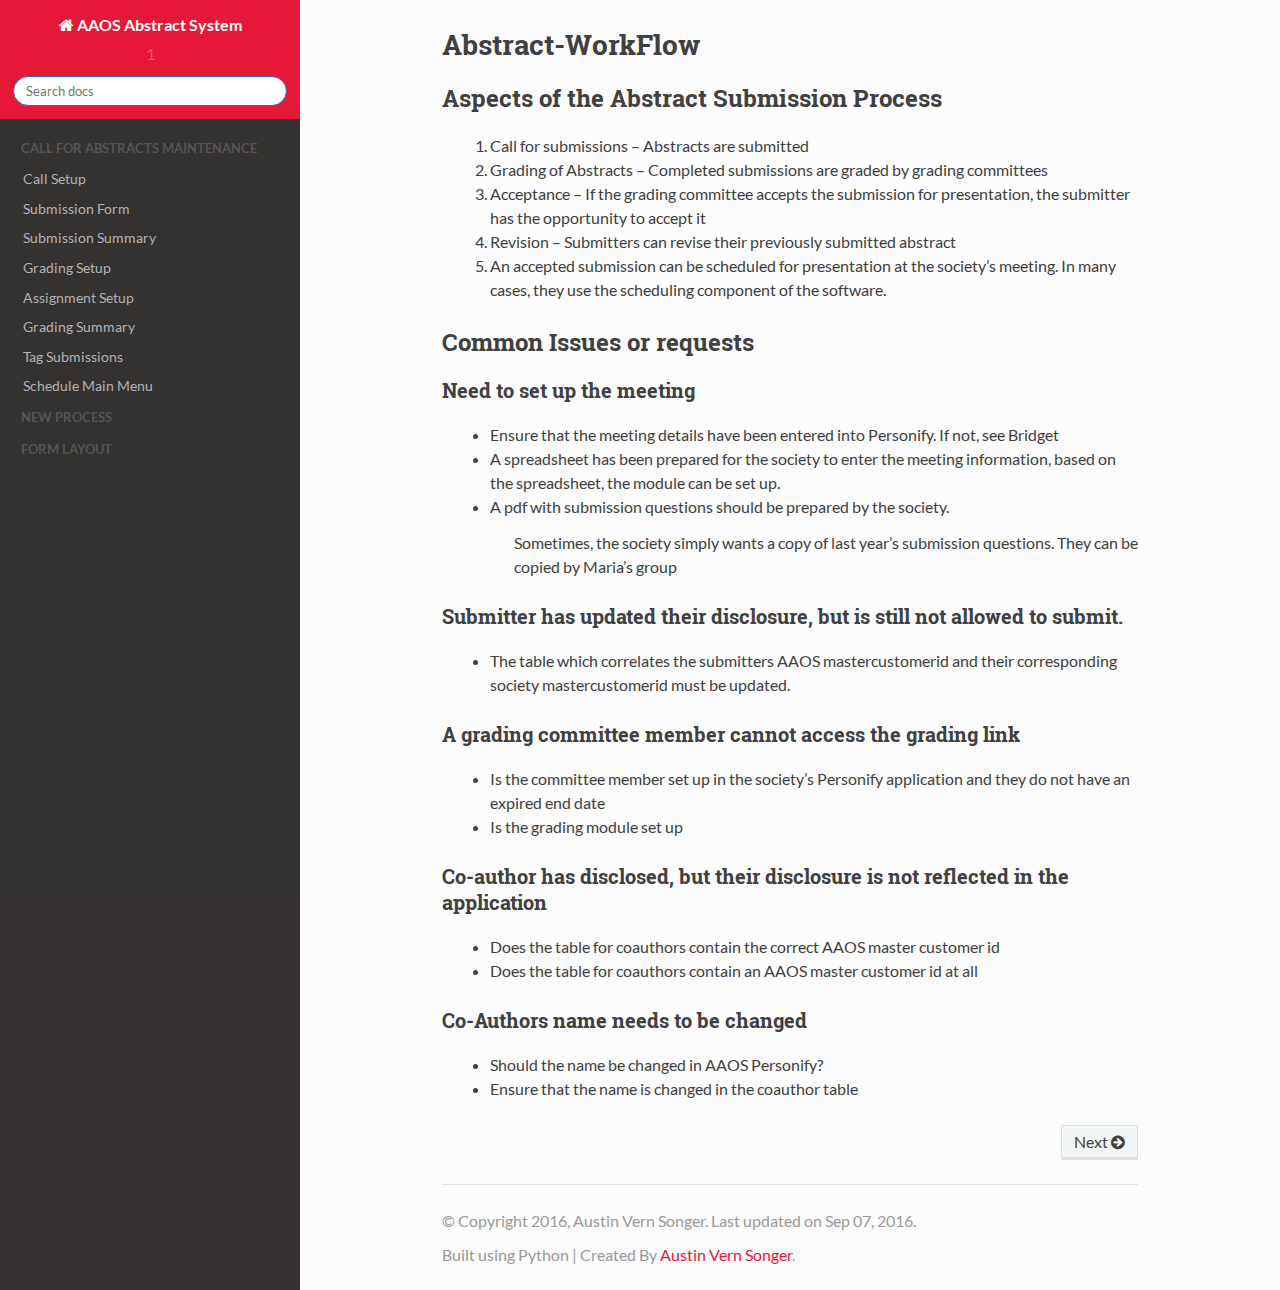
==== commit b9a08d57: "1" ====
--- a/_build/html/index.html
+++ b/_build/html/index.html
@@ -8,7 +8,7 @@
   
   <meta name="viewport" content="width=device-width, initial-scale=1.0">
   
-  <title>Welcome to AAOS Abstract System Documentation’s documentation! &mdash; AAOS Abstract System Documentation 1 documentation</title>
+  <title>Abstract-WorkFlow &mdash; AAOS Abstract System 1 documentation</title>
   
 
   
@@ -31,7 +31,8 @@
   
 
   
-    <link rel="top" title="AAOS Abstract System Documentation 1 documentation" href="#"/> 
+    <link rel="top" title="AAOS Abstract System 1 documentation" href="#"/>
+        <link rel="next" title="Call Setup" href="Call-Setup.html"/> 
 
   
   <script src="_static/js/modernizr.min.js"></script>
@@ -53,7 +54,7 @@
           
 
           
-            <a href="#" class="icon icon-home"> AAOS Abstract System Documentation
+            <a href="#" class="icon icon-home"> AAOS Abstract System
           
 
           
@@ -84,7 +85,22 @@
           
             
             
-                <ul class="simple">
+                <p class="caption"><span class="caption-text">Call For Abstracts Maintenance</span></p>
+<ul>
+<li class="toctree-l1"><a class="reference internal" href="Call-Setup.html">Call Setup</a></li>
+<li class="toctree-l1"><a class="reference internal" href="Submission-Form.html">Submission Form</a></li>
+<li class="toctree-l1"><a class="reference internal" href="Submission-Summary.html">Submission Summary</a></li>
+<li class="toctree-l1"><a class="reference internal" href="Grading-Setup.html">Grading Setup</a></li>
+<li class="toctree-l1"><a class="reference internal" href="Assignment-Setup.html">Assignment Setup</a></li>
+<li class="toctree-l1"><a class="reference internal" href="Grading-Summary.html">Grading Summary</a></li>
+<li class="toctree-l1"><a class="reference internal" href="Tag-Submissions.html">Tag Submissions</a></li>
+<li class="toctree-l1"><a class="reference internal" href="Schedule-Main-Menu.html">Schedule Main Menu</a></li>
+</ul>
+<p class="caption"><span class="caption-text">New Process</span></p>
+<ul class="simple">
+</ul>
+<p class="caption"><span class="caption-text">Form Layout</span></p>
+<ul class="simple">
 </ul>
 
             
@@ -98,7 +114,7 @@
       
       <nav class="wy-nav-top" role="navigation" aria-label="top navigation">
         <i data-toggle="wy-nav-top" class="fa fa-bars"></i>
-        <a href="#">AAOS Abstract System Documentation</a>
+        <a href="#">AAOS Abstract System</a>
       </nav>
 
 
@@ -115,7 +131,7 @@
   <ul class="wy-breadcrumbs">
     <li><a href="#">Docs</a> &raquo;</li>
       
-    <li>Welcome to AAOS Abstract System Documentation&#8217;s documentation!</li>
+    <li>Abstract-WorkFlow</li>
       <li class="wy-breadcrumbs-aside">
         
           
@@ -129,21 +145,80 @@
           <div role="main" class="document" itemscope="itemscope" itemtype="http://schema.org/Article">
            <div itemprop="articleBody">
             
-  <div class="section" id="welcome-to-aaos-abstract-system-documentation-s-documentation">
-<h1>Welcome to AAOS Abstract System Documentation&#8217;s documentation!<a class="headerlink" href="#welcome-to-aaos-abstract-system-documentation-s-documentation" title="Permalink to this headline">¶</a></h1>
-<p>Contents:</p>
-<div class="toctree-wrapper compound">
-<ul class="simple">
-</ul>
-</div>
-</div>
-<div class="section" id="indices-and-tables">
-<h1>Indices and tables<a class="headerlink" href="#indices-and-tables" title="Permalink to this headline">¶</a></h1>
-<ul class="simple">
-<li><a class="reference internal" href="genindex.html"><span class="std std-ref">Index</span></a></li>
-<li><a class="reference internal" href="py-modindex.html"><span class="std std-ref">Module Index</span></a></li>
-<li><a class="reference internal" href="search.html"><span class="std std-ref">Search Page</span></a></li>
-</ul>
+  <div class="section" id="abstract-workflow">
+<h1>Abstract-WorkFlow<a class="headerlink" href="#abstract-workflow" title="Permalink to this headline">¶</a></h1>
+<div class="toctree-wrapper compound" id="call-for-abstracts-maintenance">
+</div>
+<div class="toctree-wrapper compound" id="new-process">
+</div>
+<div class="toctree-wrapper compound" id="form-layout">
+</div>
+<div class="section" id="aspects-of-the-abstract-submission-process">
+<h2>Aspects of the Abstract Submission Process<a class="headerlink" href="#aspects-of-the-abstract-submission-process" title="Permalink to this headline">¶</a></h2>
+<blockquote>
+<div><ol class="arabic simple">
+<li>Call for submissions – Abstracts are submitted</li>
+<li>Grading of Abstracts – Completed submissions are graded by grading committees</li>
+<li>Acceptance – If the grading committee accepts the submission for presentation, the submitter has the opportunity to accept it</li>
+<li>Revision – Submitters can revise their previously submitted abstract</li>
+<li>An accepted submission can be scheduled for presentation at the society’s meeting. In many cases, they use the scheduling component of the software.</li>
+</ol>
+</div></blockquote>
+</div>
+<div class="section" id="common-issues-or-requests">
+<h2>Common Issues or requests<a class="headerlink" href="#common-issues-or-requests" title="Permalink to this headline">¶</a></h2>
+<div class="section" id="need-to-set-up-the-meeting">
+<h3>Need to set up the meeting<a class="headerlink" href="#need-to-set-up-the-meeting" title="Permalink to this headline">¶</a></h3>
+<blockquote>
+<div><ul>
+<li><p class="first">Ensure that the meeting details have been entered into Personify. If not, see Bridget</p>
+</li>
+<li><p class="first">A spreadsheet has been prepared for the society to enter the meeting information, based on the spreadsheet, the module can be set up.</p>
+</li>
+<li><p class="first">A pdf with submission questions should be prepared by the society.</p>
+<blockquote>
+<div><p>Sometimes, the society simply wants a copy of last year’s submission questions. They can be copied by Maria’s group</p>
+</div></blockquote>
+</li>
+</ul>
+</div></blockquote>
+</div>
+<div class="section" id="submitter-has-updated-their-disclosure-but-is-still-not-allowed-to-submit">
+<h3>Submitter has updated their disclosure, but is still not allowed to submit.<a class="headerlink" href="#submitter-has-updated-their-disclosure-but-is-still-not-allowed-to-submit" title="Permalink to this headline">¶</a></h3>
+<blockquote>
+<div><ul class="simple">
+<li>The table which correlates the submitters AAOS mastercustomerid and their corresponding society mastercustomerid must be updated.</li>
+</ul>
+</div></blockquote>
+</div>
+<div class="section" id="a-grading-committee-member-cannot-access-the-grading-link">
+<h3>A grading committee member cannot access the grading link<a class="headerlink" href="#a-grading-committee-member-cannot-access-the-grading-link" title="Permalink to this headline">¶</a></h3>
+<blockquote>
+<div><ul class="simple">
+<li>Is the committee member set up in the society’s Personify application and they do not have an expired end date</li>
+<li>Is the grading module set up</li>
+</ul>
+</div></blockquote>
+</div>
+<div class="section" id="co-author-has-disclosed-but-their-disclosure-is-not-reflected-in-the-application">
+<h3>Co-author has disclosed, but their disclosure is not reflected in the application<a class="headerlink" href="#co-author-has-disclosed-but-their-disclosure-is-not-reflected-in-the-application" title="Permalink to this headline">¶</a></h3>
+<blockquote>
+<div><ul class="simple">
+<li>Does the table for coauthors contain the correct AAOS master customer id</li>
+<li>Does the table for coauthors contain an AAOS master customer id at all</li>
+</ul>
+</div></blockquote>
+</div>
+<div class="section" id="co-authors-name-needs-to-be-changed">
+<h3>Co-Authors name needs to be changed<a class="headerlink" href="#co-authors-name-needs-to-be-changed" title="Permalink to this headline">¶</a></h3>
+<blockquote>
+<div><ul class="simple">
+<li>Should the name be changed in AAOS Personify?</li>
+<li>Ensure that the name is changed in the coauthor table</li>
+</ul>
+</div></blockquote>
+</div>
+</div>
 </div>
 
 
@@ -151,12 +226,20 @@
           </div>
           <footer>
   
+    <div class="rst-footer-buttons" role="navigation" aria-label="footer navigation">
+      
+        <a href="Call-Setup.html" class="btn btn-neutral float-right" title="Call Setup" accesskey="n">Next <span class="fa fa-arrow-circle-right"></span></a>
+      
+      
+    </div>
+  
 
   <hr/>
 
   <div role="contentinfo">
     <p>
         &copy; Copyright 2016, Austin Vern Songer.
+      Last updated on Sep 07, 2016.
 
     </p>
   </div>
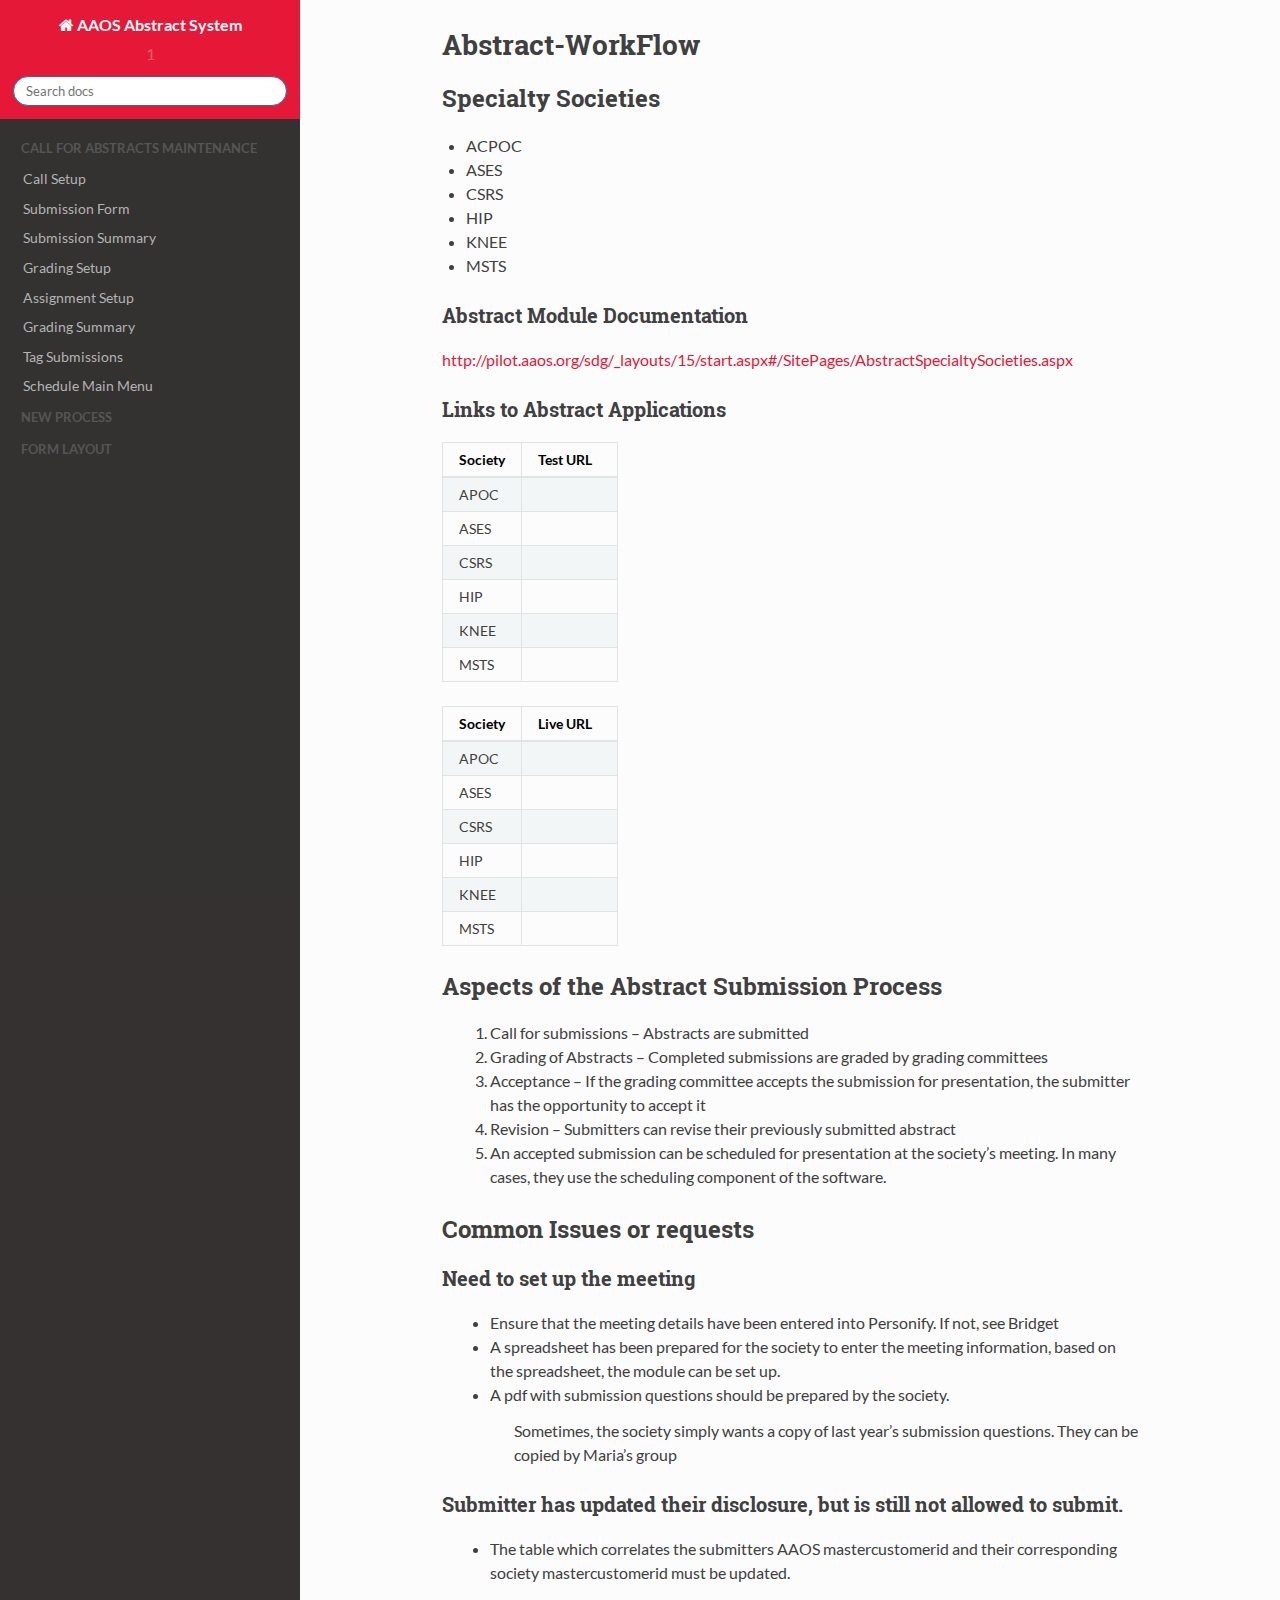
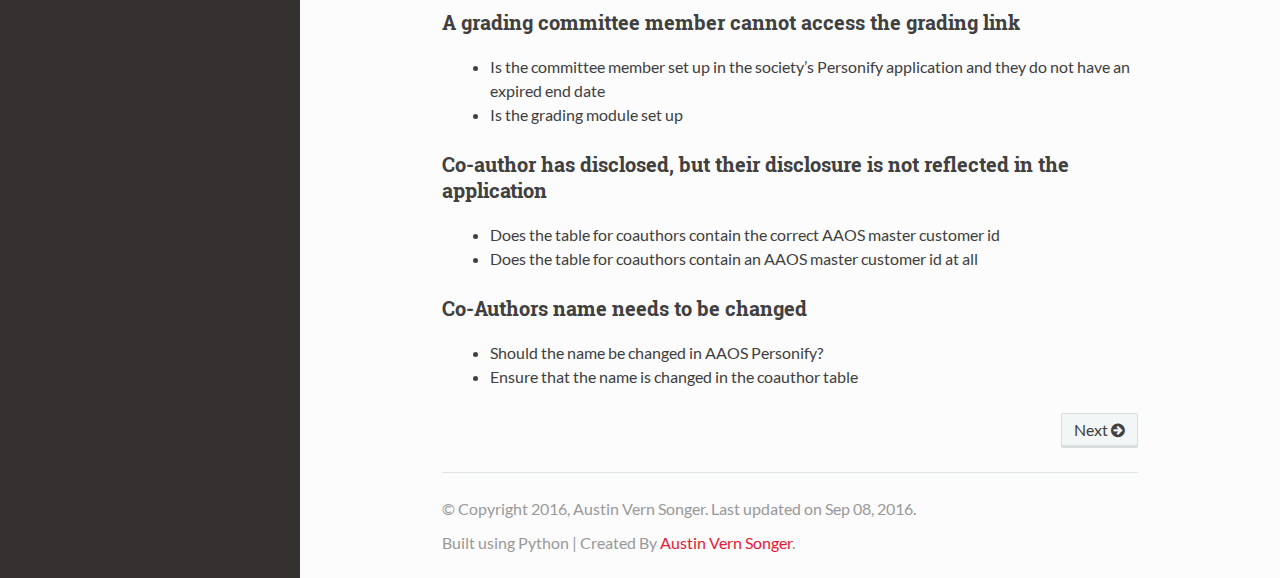
==== commit e006fbcd: "1" ====
--- a/_build/html/index.html
+++ b/_build/html/index.html
@@ -153,6 +153,86 @@
 </div>
 <div class="toctree-wrapper compound" id="form-layout">
 </div>
+<div class="section" id="specialty-societies">
+<h2>Specialty Societies<a class="headerlink" href="#specialty-societies" title="Permalink to this headline">¶</a></h2>
+<ul class="simple">
+<li>ACPOC</li>
+<li>ASES</li>
+<li>CSRS</li>
+<li>HIP</li>
+<li>KNEE</li>
+<li>MSTS</li>
+</ul>
+<div class="section" id="abstract-module-documentation">
+<h3>Abstract Module Documentation<a class="headerlink" href="#abstract-module-documentation" title="Permalink to this headline">¶</a></h3>
+<p><a class="reference external" href="http://pilot.aaos.org/sdg/_layouts/15/start.aspx#/SitePages/AbstractSpecialtySocieties.aspx">http://pilot.aaos.org/sdg/_layouts/15/start.aspx#/SitePages/AbstractSpecialtySocieties.aspx</a></p>
+</div>
+<div class="section" id="links-to-abstract-applications">
+<h3>Links to Abstract Applications<a class="headerlink" href="#links-to-abstract-applications" title="Permalink to this headline">¶</a></h3>
+<table border="1" class="docutils">
+<colgroup>
+<col width="45%" />
+<col width="55%" />
+</colgroup>
+<thead valign="bottom">
+<tr class="row-odd"><th class="head">Society</th>
+<th class="head">Test URL</th>
+</tr>
+</thead>
+<tbody valign="top">
+<tr class="row-even"><td>APOC</td>
+<td>&nbsp;</td>
+</tr>
+<tr class="row-odd"><td>ASES</td>
+<td>&nbsp;</td>
+</tr>
+<tr class="row-even"><td>CSRS</td>
+<td>&nbsp;</td>
+</tr>
+<tr class="row-odd"><td>HIP</td>
+<td>&nbsp;</td>
+</tr>
+<tr class="row-even"><td>KNEE</td>
+<td>&nbsp;</td>
+</tr>
+<tr class="row-odd"><td>MSTS</td>
+<td>&nbsp;</td>
+</tr>
+</tbody>
+</table>
+<table border="1" class="docutils">
+<colgroup>
+<col width="45%" />
+<col width="55%" />
+</colgroup>
+<thead valign="bottom">
+<tr class="row-odd"><th class="head">Society</th>
+<th class="head">Live URL</th>
+</tr>
+</thead>
+<tbody valign="top">
+<tr class="row-even"><td>APOC</td>
+<td>&nbsp;</td>
+</tr>
+<tr class="row-odd"><td>ASES</td>
+<td>&nbsp;</td>
+</tr>
+<tr class="row-even"><td>CSRS</td>
+<td>&nbsp;</td>
+</tr>
+<tr class="row-odd"><td>HIP</td>
+<td>&nbsp;</td>
+</tr>
+<tr class="row-even"><td>KNEE</td>
+<td>&nbsp;</td>
+</tr>
+<tr class="row-odd"><td>MSTS</td>
+<td>&nbsp;</td>
+</tr>
+</tbody>
+</table>
+</div>
+</div>
 <div class="section" id="aspects-of-the-abstract-submission-process">
 <h2>Aspects of the Abstract Submission Process<a class="headerlink" href="#aspects-of-the-abstract-submission-process" title="Permalink to this headline">¶</a></h2>
 <blockquote>
@@ -239,7 +319,7 @@
   <div role="contentinfo">
     <p>
         &copy; Copyright 2016, Austin Vern Songer.
-      Last updated on Sep 07, 2016.
+      Last updated on Sep 08, 2016.
 
     </p>
   </div>
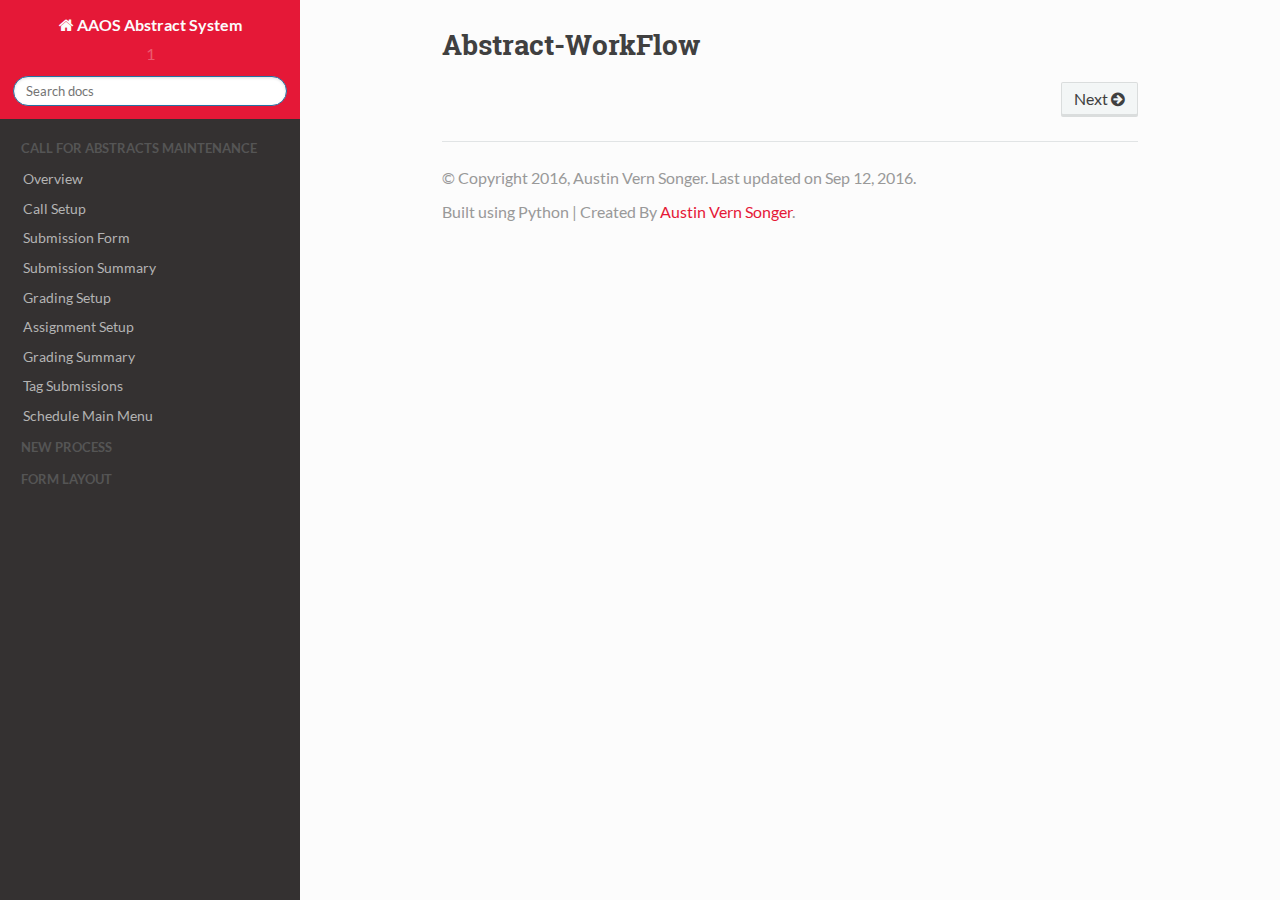
==== commit 9dda0ac3: "HTML Updated" ====
--- a/_build/html/index.html
+++ b/_build/html/index.html
@@ -32,7 +32,7 @@
 
   
     <link rel="top" title="AAOS Abstract System 1 documentation" href="#"/>
-        <link rel="next" title="Call Setup" href="Call-Setup.html"/> 
+        <link rel="next" title="Overview" href="Overview.html"/> 
 
   
   <script src="_static/js/modernizr.min.js"></script>
@@ -87,6 +87,7 @@
             
                 <p class="caption"><span class="caption-text">Call For Abstracts Maintenance</span></p>
 <ul>
+<li class="toctree-l1"><a class="reference internal" href="Overview.html">Overview</a></li>
 <li class="toctree-l1"><a class="reference internal" href="Call-Setup.html">Call Setup</a></li>
 <li class="toctree-l1"><a class="reference internal" href="Submission-Form.html">Submission Form</a></li>
 <li class="toctree-l1"><a class="reference internal" href="Submission-Summary.html">Submission Summary</a></li>
@@ -153,152 +154,6 @@
 </div>
 <div class="toctree-wrapper compound" id="form-layout">
 </div>
-<div class="section" id="specialty-societies">
-<h2>Specialty Societies<a class="headerlink" href="#specialty-societies" title="Permalink to this headline">¶</a></h2>
-<ul class="simple">
-<li>ACPOC</li>
-<li>ASES</li>
-<li>CSRS</li>
-<li>HIP</li>
-<li>KNEE</li>
-<li>MSTS</li>
-</ul>
-<div class="section" id="abstract-module-documentation">
-<h3>Abstract Module Documentation<a class="headerlink" href="#abstract-module-documentation" title="Permalink to this headline">¶</a></h3>
-<p><a class="reference external" href="http://pilot.aaos.org/sdg/_layouts/15/start.aspx#/SitePages/AbstractSpecialtySocieties.aspx">http://pilot.aaos.org/sdg/_layouts/15/start.aspx#/SitePages/AbstractSpecialtySocieties.aspx</a></p>
-</div>
-<div class="section" id="links-to-abstract-applications">
-<h3>Links to Abstract Applications<a class="headerlink" href="#links-to-abstract-applications" title="Permalink to this headline">¶</a></h3>
-<table border="1" class="docutils">
-<colgroup>
-<col width="45%" />
-<col width="55%" />
-</colgroup>
-<thead valign="bottom">
-<tr class="row-odd"><th class="head">Society</th>
-<th class="head">Test URL</th>
-</tr>
-</thead>
-<tbody valign="top">
-<tr class="row-even"><td>APOC</td>
-<td>&nbsp;</td>
-</tr>
-<tr class="row-odd"><td>ASES</td>
-<td>&nbsp;</td>
-</tr>
-<tr class="row-even"><td>CSRS</td>
-<td>&nbsp;</td>
-</tr>
-<tr class="row-odd"><td>HIP</td>
-<td>&nbsp;</td>
-</tr>
-<tr class="row-even"><td>KNEE</td>
-<td>&nbsp;</td>
-</tr>
-<tr class="row-odd"><td>MSTS</td>
-<td>&nbsp;</td>
-</tr>
-</tbody>
-</table>
-<table border="1" class="docutils">
-<colgroup>
-<col width="45%" />
-<col width="55%" />
-</colgroup>
-<thead valign="bottom">
-<tr class="row-odd"><th class="head">Society</th>
-<th class="head">Live URL</th>
-</tr>
-</thead>
-<tbody valign="top">
-<tr class="row-even"><td>APOC</td>
-<td>&nbsp;</td>
-</tr>
-<tr class="row-odd"><td>ASES</td>
-<td>&nbsp;</td>
-</tr>
-<tr class="row-even"><td>CSRS</td>
-<td>&nbsp;</td>
-</tr>
-<tr class="row-odd"><td>HIP</td>
-<td>&nbsp;</td>
-</tr>
-<tr class="row-even"><td>KNEE</td>
-<td>&nbsp;</td>
-</tr>
-<tr class="row-odd"><td>MSTS</td>
-<td>&nbsp;</td>
-</tr>
-</tbody>
-</table>
-</div>
-</div>
-<div class="section" id="aspects-of-the-abstract-submission-process">
-<h2>Aspects of the Abstract Submission Process<a class="headerlink" href="#aspects-of-the-abstract-submission-process" title="Permalink to this headline">¶</a></h2>
-<blockquote>
-<div><ol class="arabic simple">
-<li>Call for submissions – Abstracts are submitted</li>
-<li>Grading of Abstracts – Completed submissions are graded by grading committees</li>
-<li>Acceptance – If the grading committee accepts the submission for presentation, the submitter has the opportunity to accept it</li>
-<li>Revision – Submitters can revise their previously submitted abstract</li>
-<li>An accepted submission can be scheduled for presentation at the society’s meeting. In many cases, they use the scheduling component of the software.</li>
-</ol>
-</div></blockquote>
-</div>
-<div class="section" id="common-issues-or-requests">
-<h2>Common Issues or requests<a class="headerlink" href="#common-issues-or-requests" title="Permalink to this headline">¶</a></h2>
-<div class="section" id="need-to-set-up-the-meeting">
-<h3>Need to set up the meeting<a class="headerlink" href="#need-to-set-up-the-meeting" title="Permalink to this headline">¶</a></h3>
-<blockquote>
-<div><ul>
-<li><p class="first">Ensure that the meeting details have been entered into Personify. If not, see Bridget</p>
-</li>
-<li><p class="first">A spreadsheet has been prepared for the society to enter the meeting information, based on the spreadsheet, the module can be set up.</p>
-</li>
-<li><p class="first">A pdf with submission questions should be prepared by the society.</p>
-<blockquote>
-<div><p>Sometimes, the society simply wants a copy of last year’s submission questions. They can be copied by Maria’s group</p>
-</div></blockquote>
-</li>
-</ul>
-</div></blockquote>
-</div>
-<div class="section" id="submitter-has-updated-their-disclosure-but-is-still-not-allowed-to-submit">
-<h3>Submitter has updated their disclosure, but is still not allowed to submit.<a class="headerlink" href="#submitter-has-updated-their-disclosure-but-is-still-not-allowed-to-submit" title="Permalink to this headline">¶</a></h3>
-<blockquote>
-<div><ul class="simple">
-<li>The table which correlates the submitters AAOS mastercustomerid and their corresponding society mastercustomerid must be updated.</li>
-</ul>
-</div></blockquote>
-</div>
-<div class="section" id="a-grading-committee-member-cannot-access-the-grading-link">
-<h3>A grading committee member cannot access the grading link<a class="headerlink" href="#a-grading-committee-member-cannot-access-the-grading-link" title="Permalink to this headline">¶</a></h3>
-<blockquote>
-<div><ul class="simple">
-<li>Is the committee member set up in the society’s Personify application and they do not have an expired end date</li>
-<li>Is the grading module set up</li>
-</ul>
-</div></blockquote>
-</div>
-<div class="section" id="co-author-has-disclosed-but-their-disclosure-is-not-reflected-in-the-application">
-<h3>Co-author has disclosed, but their disclosure is not reflected in the application<a class="headerlink" href="#co-author-has-disclosed-but-their-disclosure-is-not-reflected-in-the-application" title="Permalink to this headline">¶</a></h3>
-<blockquote>
-<div><ul class="simple">
-<li>Does the table for coauthors contain the correct AAOS master customer id</li>
-<li>Does the table for coauthors contain an AAOS master customer id at all</li>
-</ul>
-</div></blockquote>
-</div>
-<div class="section" id="co-authors-name-needs-to-be-changed">
-<h3>Co-Authors name needs to be changed<a class="headerlink" href="#co-authors-name-needs-to-be-changed" title="Permalink to this headline">¶</a></h3>
-<blockquote>
-<div><ul class="simple">
-<li>Should the name be changed in AAOS Personify?</li>
-<li>Ensure that the name is changed in the coauthor table</li>
-</ul>
-</div></blockquote>
-</div>
-</div>
 </div>
 
 
@@ -308,7 +163,7 @@
   
     <div class="rst-footer-buttons" role="navigation" aria-label="footer navigation">
       
-        <a href="Call-Setup.html" class="btn btn-neutral float-right" title="Call Setup" accesskey="n">Next <span class="fa fa-arrow-circle-right"></span></a>
+        <a href="Overview.html" class="btn btn-neutral float-right" title="Overview" accesskey="n">Next <span class="fa fa-arrow-circle-right"></span></a>
       
       
     </div>
@@ -319,7 +174,7 @@
   <div role="contentinfo">
     <p>
         &copy; Copyright 2016, Austin Vern Songer.
-      Last updated on Sep 08, 2016.
+      Last updated on Sep 12, 2016.
 
     </p>
   </div>
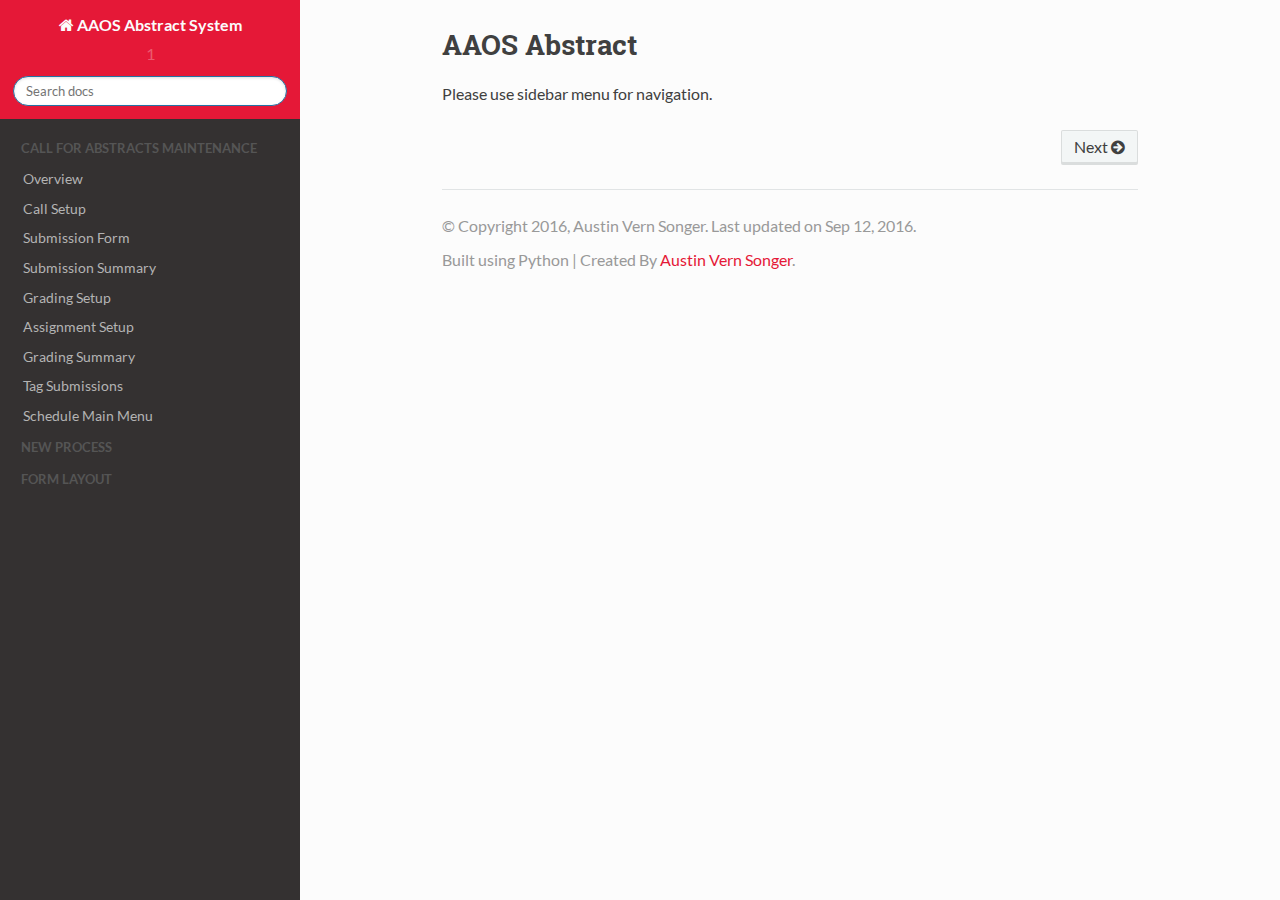
==== commit a0e83e09: "Edited Landing Page" ====
--- a/_build/html/index.html
+++ b/_build/html/index.html
@@ -8,7 +8,7 @@
   
   <meta name="viewport" content="width=device-width, initial-scale=1.0">
   
-  <title>Abstract-WorkFlow &mdash; AAOS Abstract System 1 documentation</title>
+  <title>AAOS Abstract &mdash; AAOS Abstract System 1 documentation</title>
   
 
   
@@ -132,7 +132,7 @@
   <ul class="wy-breadcrumbs">
     <li><a href="#">Docs</a> &raquo;</li>
       
-    <li>Abstract-WorkFlow</li>
+    <li>AAOS Abstract</li>
       <li class="wy-breadcrumbs-aside">
         
           
@@ -146,8 +146,9 @@
           <div role="main" class="document" itemscope="itemscope" itemtype="http://schema.org/Article">
            <div itemprop="articleBody">
             
-  <div class="section" id="abstract-workflow">
-<h1>Abstract-WorkFlow<a class="headerlink" href="#abstract-workflow" title="Permalink to this headline">¶</a></h1>
+  <div class="section" id="aaos-abstract">
+<h1>AAOS Abstract<a class="headerlink" href="#aaos-abstract" title="Permalink to this headline">¶</a></h1>
+<p>Please use sidebar menu for navigation.</p>
 <div class="toctree-wrapper compound" id="call-for-abstracts-maintenance">
 </div>
 <div class="toctree-wrapper compound" id="new-process">
